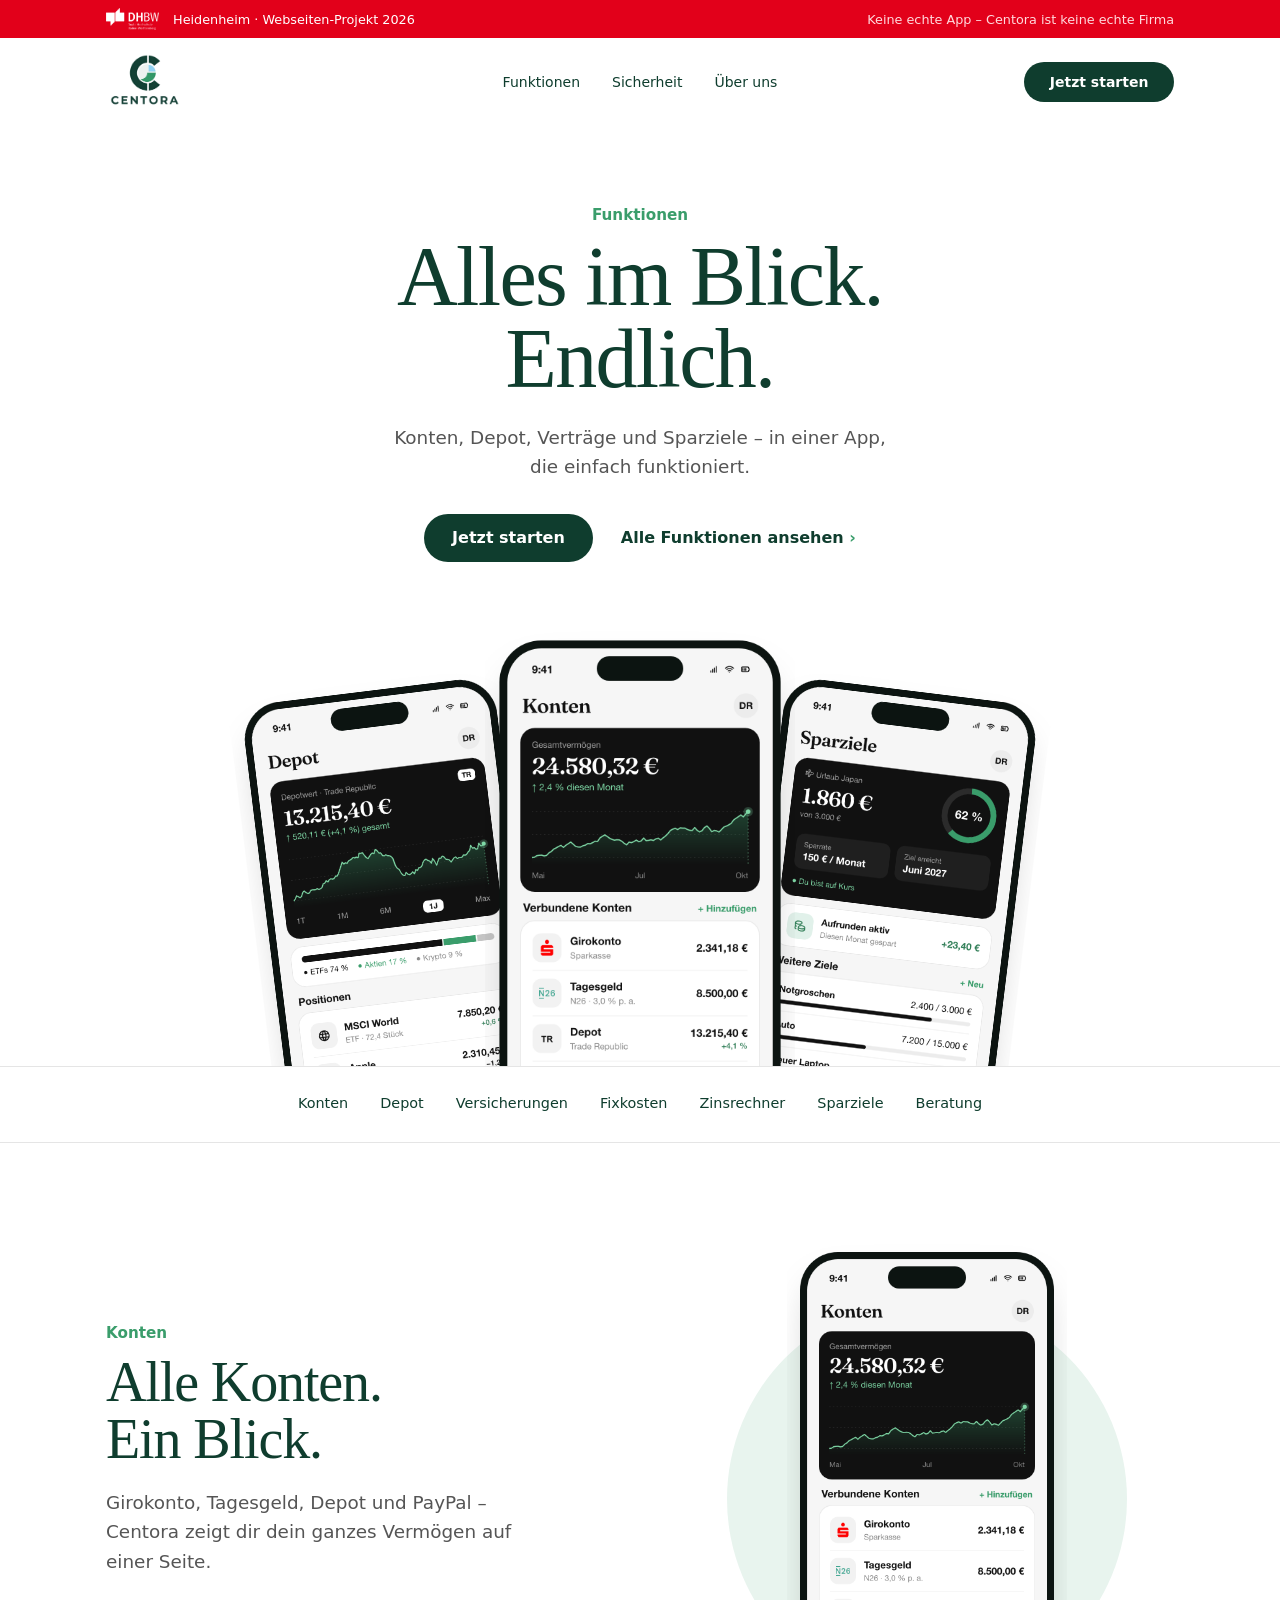
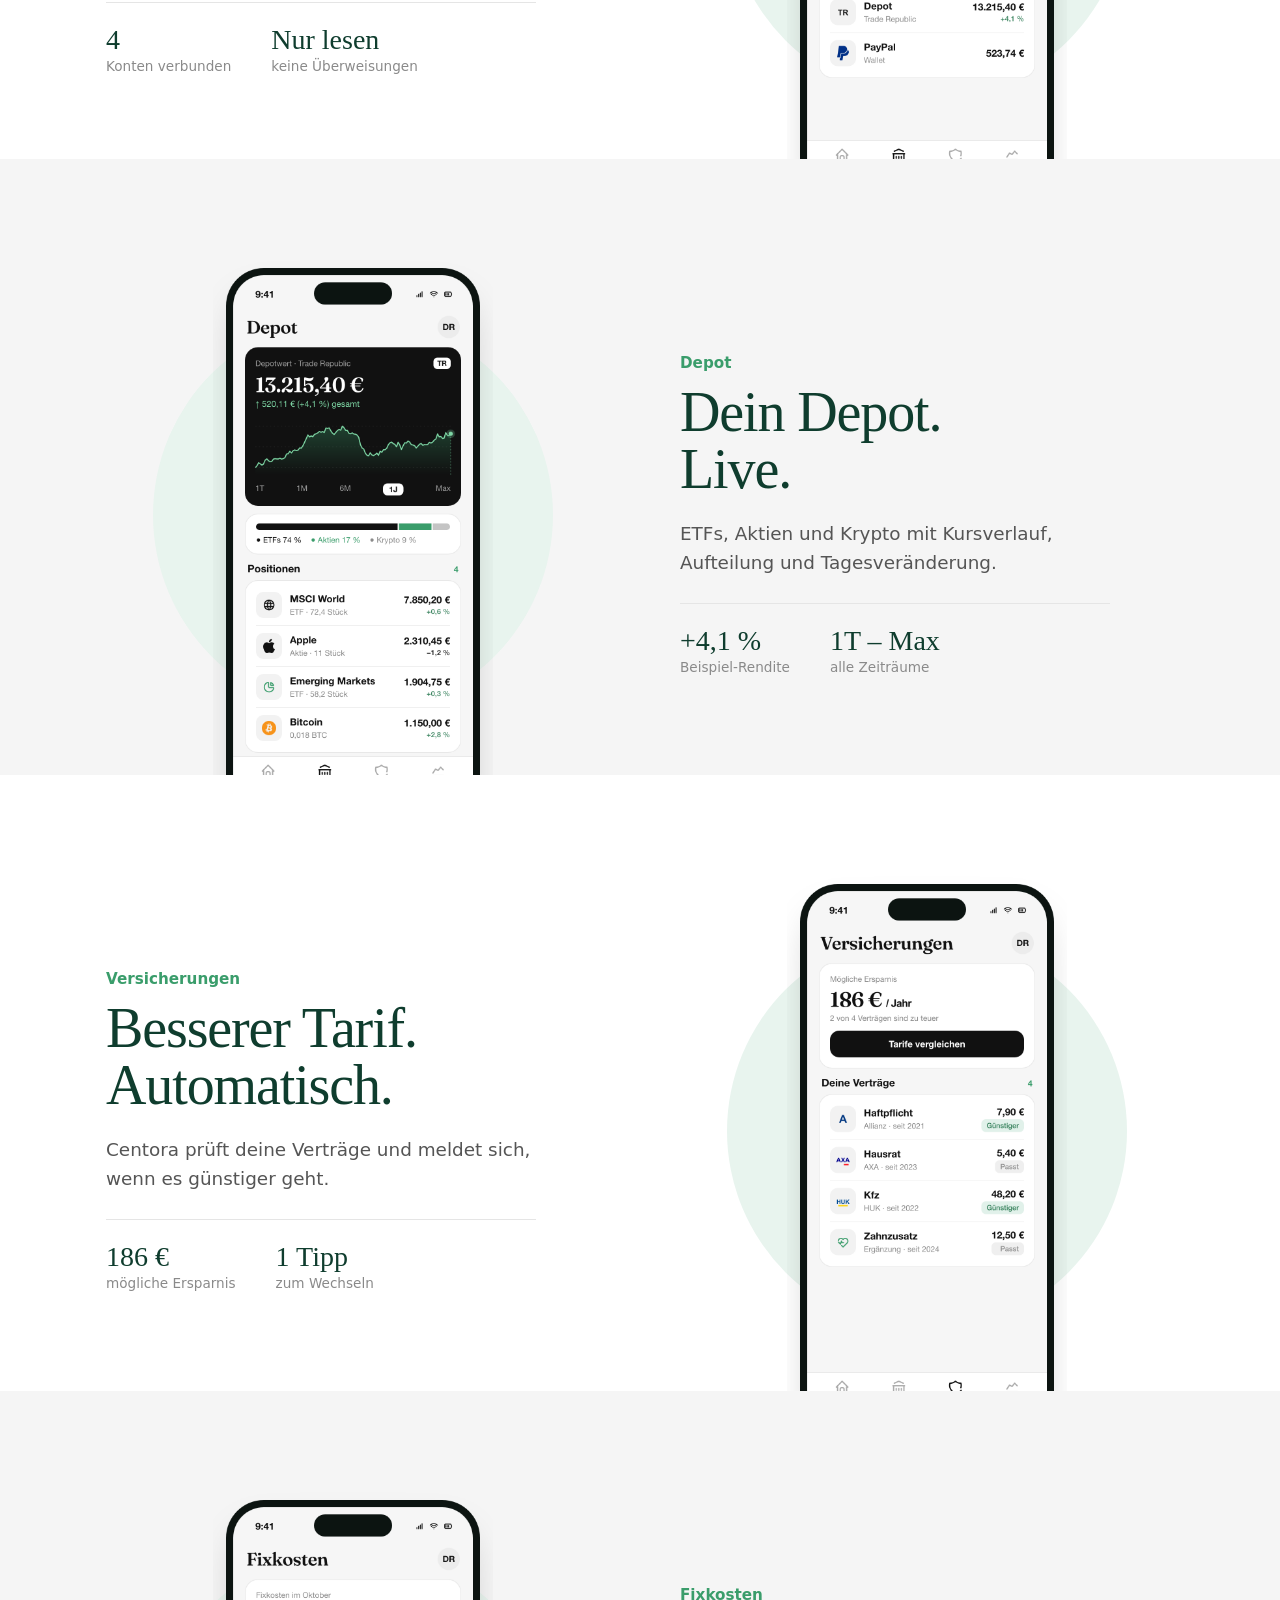
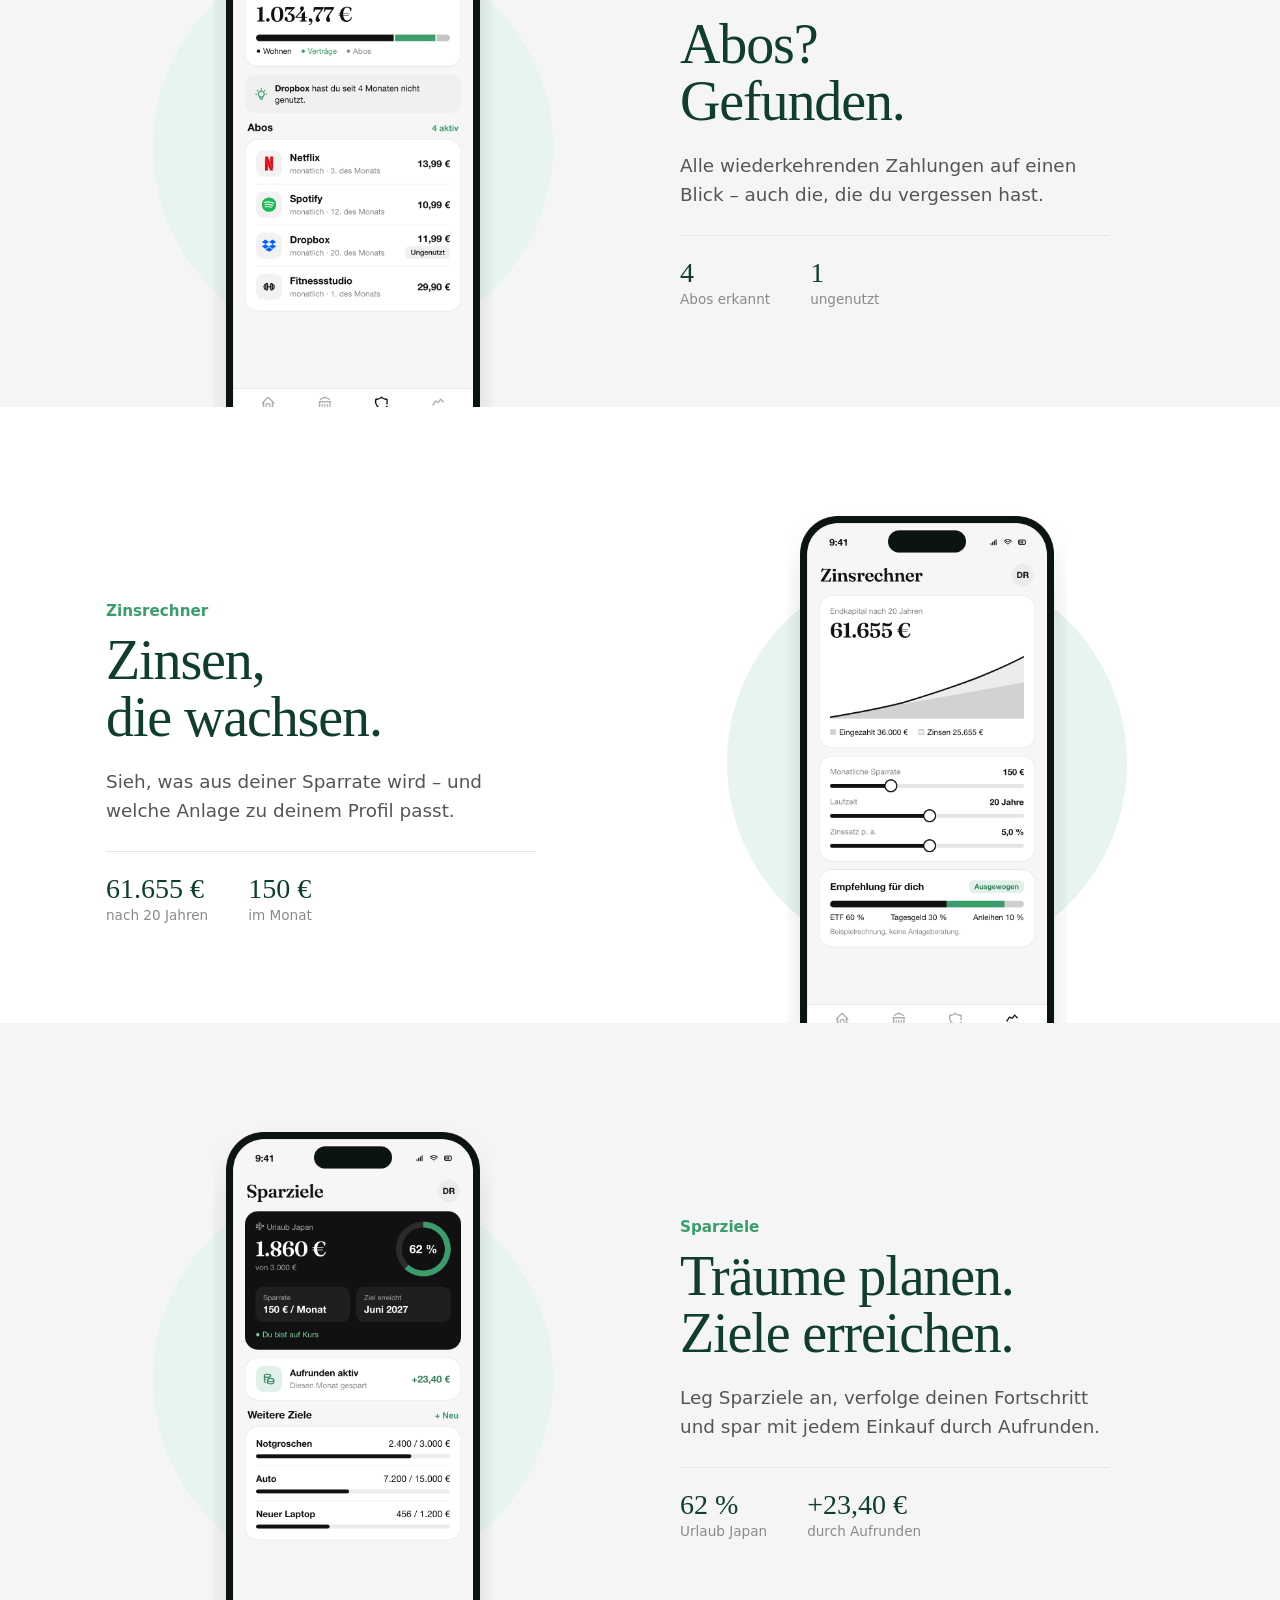
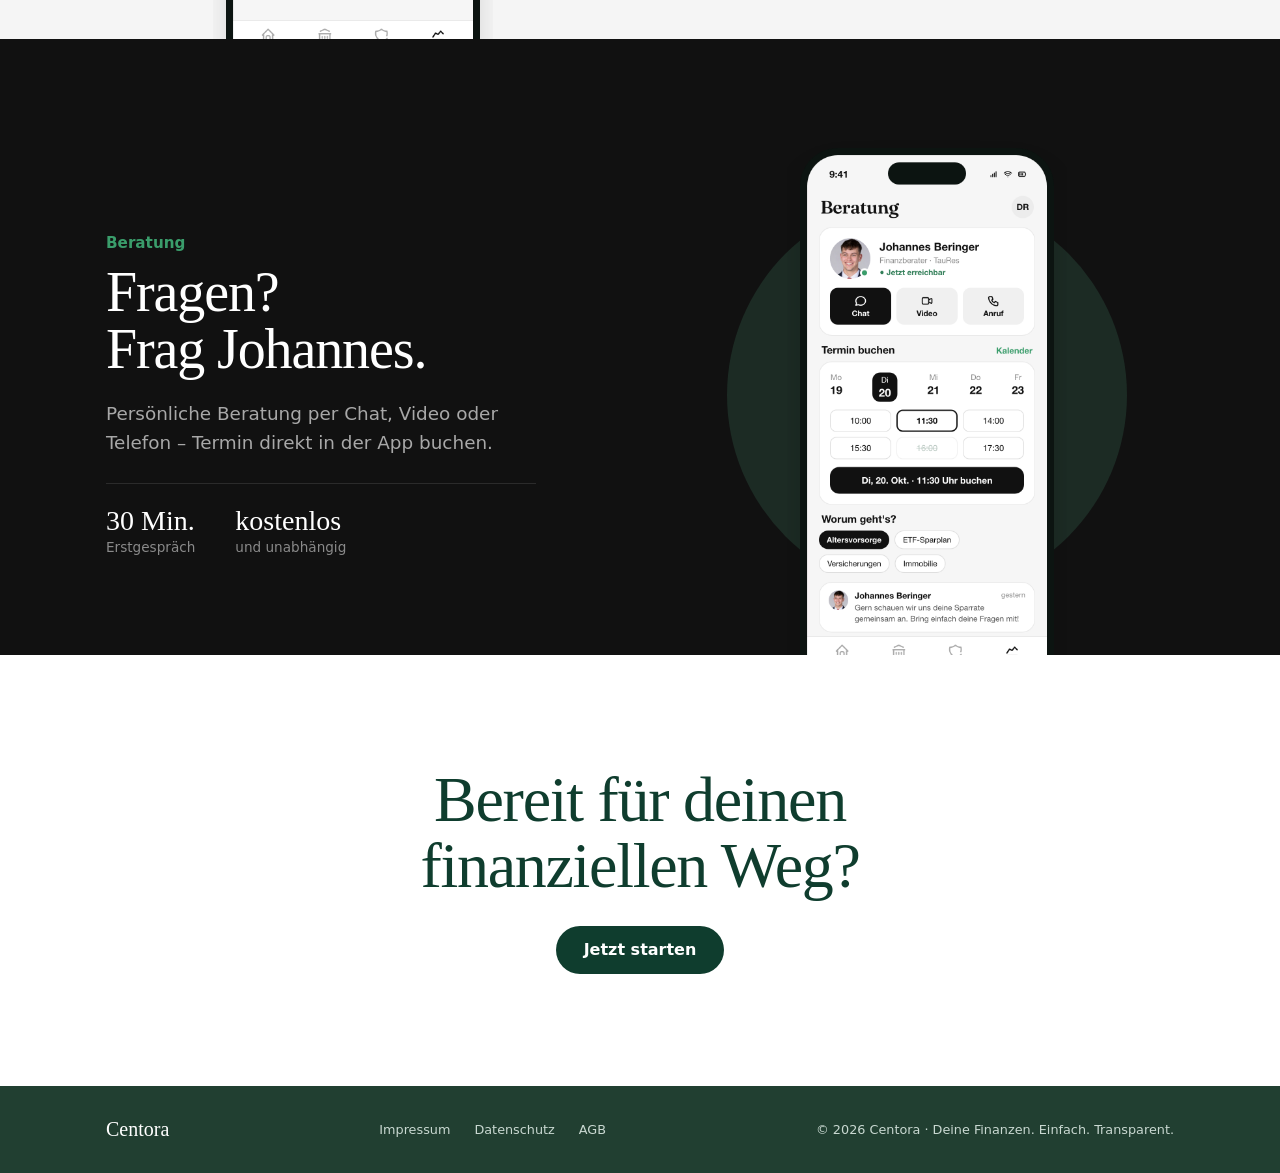
==== mega-menu/funktionen.html @ 5ce38123 "AGB-Seite hinzugefügt - Neue Seite rechtliches/agb.html im Design der rechtlichen Seiten - AGB passe" ====
<!DOCTYPE html>
<html lang="de">
<head>
  <meta charset="UTF-8">
  <meta name="viewport" content="width=device-width, initial-scale=1.0">
  <title>Funktionen – Centora</title>
  <link rel="icon" type="image/svg+xml" href="../assets/images/favicon/favicon.svg">
  <link rel="stylesheet" href="../assets/css/style.css">
</head>
<body>

  <!-- ===== DHBW-Hinweisleiste ===== -->
  <div class="project-bar">
    <div class="container project-bar-inner">
      <span class="project-bar-left">
        <img src="../assets/images/logo/dhbw-logo.png" alt="DHBW" class="project-bar-logo">
        Heidenheim · Webseiten-Projekt 2026
      </span>
      <span class="project-bar-note">Keine echte App – Centora ist keine echte Firma</span>
    </div>
  </div>

  <header class="header">
    <div class="container header-inner">

      <a href="../index.html" class="logo">
        <img src="../assets/images/logo/centora-logo.jpg" alt="Centora">
      </a>

      <nav class="nav" aria-label="Hauptnavigation">
        <a href="../mega-menu/funktionen.html">Funktionen</a>
        <a href="../mega-menu/sicherheit.html">Sicherheit</a>
        <a href="../mega-menu/ueber-uns.html">Über uns</a>
      </nav>

      <a href="../mega-menu/jetzt-starten.html" class="btn">Jetzt starten</a>

    </div>
  </header>

  <main class="main main-features">

    <!-- ===== Banner 1: Hero ===== -->
    <!-- Die drei Handys nutzen die Bilder aus Banner 2, 3 und 7 -->
    <section class="features-hero">
      <div class="container">
        <p class="eyebrow">Funktionen</p>
        <h1>Alles im Blick.<br>Endlich.</h1>
        <p class="lead">Konten, Depot, Verträge und Sparziele – in einer App, die einfach funktioniert.</p>

        <div class="hero-actions">
          <a href="jetzt-starten.html" class="btn btn-lg">Jetzt starten</a>
          <a href="#konten" class="link-arrow">Alle Funktionen ansehen</a>
        </div>

        <div class="phone-fan">
          <img class="phone-fan-left"   src="../assets/images/funktionen/banner-3/app-investitionen.png" alt="Centora App: Depot">
          <img class="phone-fan-center" src="../assets/images/funktionen/banner-2/app-konten.png"        alt="Centora App: Konten">
          <img class="phone-fan-right"  src="../assets/images/funktionen/banner-7/app-sparziele.png"     alt="Centora App: Sparziele">
        </div>
      </div>
    </section>

    <!-- Kapitelnavigation (Sprunglinks zu Banner 2–8) -->
    <nav class="chapter-nav" aria-label="Funktionen">
      <a href="#konten">Konten</a>
      <a href="#depot">Depot</a>
      <a href="#versicherungen">Versicherungen</a>
      <a href="#fixkosten">Fixkosten</a>
      <a href="#zinsrechner">Zinsrechner</a>
      <a href="#sparziele">Sparziele</a>
      <a href="#beratung">Beratung</a>
    </nav>

    <!-- ===== Banner 2: Konten ===== -->
    <section class="feature" id="konten">
      <div class="container feature-inner">
        <div class="feature-text">
          <p class="eyebrow">Konten</p>
          <h2>Alle Konten.<br>Ein Blick.</h2>
          <p class="lead">Girokonto, Tagesgeld, Depot und PayPal – Centora zeigt dir dein ganzes Vermögen auf einer Seite.</p>
          <ul class="feature-facts">
            <li><strong>4</strong><span>Konten verbunden</span></li>
            <li><strong>Nur lesen</strong><span>keine Überweisungen</span></li>
          </ul>
        </div>
        <div class="feature-image">
          <img src="../assets/images/funktionen/banner-2/app-konten.png" alt="Centora App: Konten">
        </div>
      </div>
    </section>

    <!-- ===== Banner 3: Depot ===== -->
    <section class="feature feature-grey feature-flip" id="depot">
      <div class="container feature-inner">
        <div class="feature-text">
          <p class="eyebrow">Depot</p>
          <h2>Dein Depot.<br>Live.</h2>
          <p class="lead">ETFs, Aktien und Krypto mit Kursverlauf, Aufteilung und Tagesveränderung.</p>
          <ul class="feature-facts">
            <li><strong>+4,1 %</strong><span>Beispiel-Rendite</span></li>
            <li><strong>1T – Max</strong><span>alle Zeiträume</span></li>
          </ul>
        </div>
        <div class="feature-image">
          <img src="../assets/images/funktionen/banner-3/app-investitionen.png" alt="Centora App: Depot">
        </div>
      </div>
    </section>

    <!-- ===== Banner 4: Versicherungen ===== -->
    <section class="feature" id="versicherungen">
      <div class="container feature-inner">
        <div class="feature-text">
          <p class="eyebrow">Versicherungen</p>
          <h2>Besserer Tarif.<br>Automatisch.</h2>
          <p class="lead">Centora prüft deine Verträge und meldet sich, wenn es günstiger geht.</p>
          <ul class="feature-facts">
            <li><strong>186 €</strong><span>mögliche Ersparnis</span></li>
            <li><strong>1 Tipp</strong><span>zum Wechseln</span></li>
          </ul>
        </div>
        <div class="feature-image">
          <img src="../assets/images/funktionen/banner-4/app-versicherungen.png" alt="Centora App: Versicherungen">
        </div>
      </div>
    </section>

    <!-- ===== Banner 5: Fixkosten ===== -->
    <section class="feature feature-grey feature-flip" id="fixkosten">
      <div class="container feature-inner">
        <div class="feature-text">
          <p class="eyebrow">Fixkosten</p>
          <h2>Abos?<br>Gefunden.</h2>
          <p class="lead">Alle wiederkehrenden Zahlungen auf einen Blick – auch die, die du vergessen hast.</p>
          <ul class="feature-facts">
            <li><strong>4</strong><span>Abos erkannt</span></li>
            <li><strong>1</strong><span>ungenutzt</span></li>
          </ul>
        </div>
        <div class="feature-image">
          <img src="../assets/images/funktionen/banner-5/app-fixkosten.png" alt="Centora App: Fixkosten">
        </div>
      </div>
    </section>

    <!-- ===== Banner 6: Zinsrechner ===== -->
    <section class="feature" id="zinsrechner">
      <div class="container feature-inner">
        <div class="feature-text">
          <p class="eyebrow">Zinsrechner</p>
          <h2>Zinsen,<br>die wachsen.</h2>
          <p class="lead">Sieh, was aus deiner Sparrate wird – und welche Anlage zu deinem Profil passt.</p>
          <ul class="feature-facts">
            <li><strong>61.655 €</strong><span>nach 20 Jahren</span></li>
            <li><strong>150 €</strong><span>im Monat</span></li>
          </ul>
        </div>
        <div class="feature-image">
          <img src="../assets/images/funktionen/banner-6/app-zinsrechner.png" alt="Centora App: Zinsrechner">
        </div>
      </div>
    </section>

    <!-- ===== Banner 7: Sparziele ===== -->
    <section class="feature feature-grey feature-flip" id="sparziele">
      <div class="container feature-inner">
        <div class="feature-text">
          <p class="eyebrow">Sparziele</p>
          <h2>Träume planen.<br>Ziele erreichen.</h2>
          <p class="lead">Leg Sparziele an, verfolge deinen Fortschritt und spar mit jedem Einkauf durch Aufrunden.</p>
          <ul class="feature-facts">
            <li><strong>62 %</strong><span>Urlaub Japan</span></li>
            <li><strong>+23,40 €</strong><span>durch Aufrunden</span></li>
          </ul>
        </div>
        <div class="feature-image">
          <img src="../assets/images/funktionen/banner-7/app-sparziele.png" alt="Centora App: Sparziele">
        </div>
      </div>
    </section>

    <!-- ===== Banner 8: Beratung (dunkel) ===== -->
    <section class="feature feature-dark" id="beratung">
      <div class="container feature-inner">
        <div class="feature-text">
          <p class="eyebrow">Beratung</p>
          <h2>Fragen?<br>Frag Johannes.</h2>
          <p class="lead">Persönliche Beratung per Chat, Video oder Telefon – Termin direkt in der App buchen.</p>
          <ul class="feature-facts">
            <li><strong>30 Min.</strong><span>Erstgespräch</span></li>
            <li><strong>kostenlos</strong><span>und unabhängig</span></li>
          </ul>
        </div>
        <div class="feature-image">
          <img src="../assets/images/funktionen/banner-8/app-beratung.png" alt="Centora App: Beratung mit Johannes Beringer">
        </div>
      </div>
    </section>

    <!-- ===== Banner 9: Abschluss ===== -->
    <section class="features-cta">
      <div class="container">
        <h2>Bereit für deinen<br>finanziellen Weg?</h2>
        <a href="jetzt-starten.html" class="btn btn-lg">Jetzt starten</a>
      </div>
    </section>

  </main>

  <footer class="footer">
    <div class="container footer-inner">

      <a href="../index.html" class="footer-logo">Centora</a>

      <nav class="footer-nav" aria-label="Rechtliches">
        <a href="../rechtliches/impressum.html">Impressum</a>
        <a href="../rechtliches/datenschutz.html">Datenschutz</a>
        <a href="../rechtliches/agb.html">AGB</a>
      </nav>

      <p class="footer-copy">&copy; 2026 Centora · Deine Finanzen. Einfach. Transparent.</p>

    </div>
  </footer>

</body>
</html>
---- assets/css/style.css ----
/* ==========================================================
   ===== Variablen =====
   Alle Farben und Schriften stehen nur hier. Wer eine Farbe
   ändern will, ändert sie einmal hier – überall gleich.
   ========================================================== */

:root {
  /* Markenfarben */
  --color-primary: #0f3d2e;        /* Dunkelgrün: Text, Buttons */
  --color-accent: #3a9d6b;         /* Akzentgrün: Hover, Eyebrow, Linien */
  --color-accent-soft: #e8f4ee;    /* zarter Grünton hinter Handys */
  --color-accent-light: #7fd8a6;   /* helles Grün auf dunklen Flächen */

  /* Flächen (neutral, wie auf der Funktionen-Seite) */
  --color-bg: #ffffff;             /* Seitenhintergrund */
  --color-surface: #f5f5f5;        /* graue Bänder */
  --color-placeholder: #e8e8e8;    /* Bild-Platzhalter */
  --color-white: #ffffff;

  /* Text und Linien */
  --color-text: #0f3d2e;
  --color-text-muted: #555555;     /* Fließtext */
  --color-text-soft: #8a8a8a;      /* kleine Hinweise */
  --color-text-faint: #b0b0b0;     /* inaktive Tabs */
  --color-border: #e5e5e5;
  --color-border-strong: #d4d4d4;

  /* Dunkle Flächen */
  --color-dark: #111111;
  --color-dark-muted: #a8a8a8;
  --color-dark-border: #2b2b2b;
  --color-dark-accent: #1c2b24;
  --color-footer: #213f31;
  --color-footer-text: #c9d8d1;

  /* DHBW */
  --color-dhbw: #e2001a;
  --color-dhbw-soft: #ffd9dd;

  /* Schriften */
  --font-sans: system-ui, -apple-system, "Segoe UI", Roboto, sans-serif;
  --font-serif: Georgia, "Times New Roman", serif;
}

/* ===== Grundlagen ===== */

* {
  margin: 0;
  padding: 0;
  box-sizing: border-box;
}

body {
  font-family: var(--font-sans);
  color: var(--color-text);
  background-color: var(--color-bg);
  min-height: 100vh;
  display: flex;
  flex-direction: column; /* Footer bleibt unten */
}

a {
  color: inherit;
  text-decoration: none;
}

.container {
  max-width: 1100px;
  margin: 0 auto;
  padding: 0 1rem;
}

/* ===== Gemeinsame Bausteine ===== */

/* Alle großen Überschriften in Serifenschrift */
h1,
h2 {
  font-family: var(--font-serif);
  font-weight: 500;
  line-height: 1.05;
  letter-spacing: -0.02em;
}

/* Abschnitts-Überschriften (Startseite, Sicherheit, Über uns, Jetzt starten) */
.problems-intro h2,
.features-text h2,
.newsletter-text h2,
.promises-intro h2,
.data-flow h2,
.faq h2,
.team-head h2,
.timeline h2,
.partner h2,
.plans-head h2,
.compare h2 {
  font-size: clamp(2rem, 3.5vw, 2.75rem);
}

/* Kleine grüne Zeile über einer Überschrift */
.eyebrow {
  font-size: 0.95rem;
  font-weight: 600;
  color: var(--color-accent);
  margin-bottom: 0.75rem;
}

/* Einleitungstext unter einer Überschrift */
.lead {
  font-size: 1.15rem;
  line-height: 1.6;
  color: var(--color-text-muted);
}

/* Graue Fläche über die volle Breite */
.band {
  background-color: var(--color-surface);
  margin-top: 6rem;
}

/* Große Bilder rechts in einem Abschnitt */
.features-image img,
.newsletter-image img {
  display: block;
  width: 100%;
  height: auto;
  margin-left: auto;
}

/* Große Zahl + kleine Beschriftung (Über uns, Funktionen) */
.about-facts strong,
.feature-facts strong {
  display: block;
  font-family: var(--font-serif);
  font-size: 1.75rem;
  font-weight: 500;
  line-height: 1.1;
}

.about-facts span,
.feature-facts span {
  font-size: 0.85rem;
  color: var(--color-text-soft);
}

/* Buttons und Links */
.btn {
  justify-self: end;
  display: inline-block;
  padding: 0.75rem 1.6rem;
  border-radius: 999px;
  background-color: var(--color-primary);
  color: var(--color-white);
  font-size: 0.875rem;
  font-weight: 600;
}

.btn:hover {
  background-color: var(--color-accent);
}

.btn-lg {
  padding: 0.9rem 1.75rem;
  font-size: 1rem;
}

.link-underline {
  font-size: 0.95rem;
  padding-bottom: 2px;
  border-bottom: 2px solid var(--color-accent);
}

.link-underline:hover {
  color: var(--color-accent);
}

.link-arrow {
  font-weight: 600;
}

.link-arrow::after {
  content: " ›";
  color: var(--color-accent);
}

/* Nur für Screenreader sichtbar (z. B. Label des E-Mail-Felds) */
.sr-only {
  position: absolute;
  width: 1px;
  height: 1px;
  overflow: hidden;
  clip: rect(0 0 0 0);
  white-space: nowrap;
}

/* ===== DHBW-Hinweisleiste ===== */

.project-bar {
  background-color: var(--color-dhbw);
  color: var(--color-white);
  font-size: 0.8rem;
  padding: 0.5rem 0;
}

.project-bar-inner {
  display: flex;
  align-items: center;
  justify-content: space-between;
  gap: 1rem;
}

.project-bar-left {
  display: flex;
  align-items: center;
  gap: 0.9rem;
}

.project-bar-logo {
  display: block;
  height: 22px;
  width: auto;
  filter: brightness(0) invert(1); /* Logo komplett weiß einfärben */
}

.project-bar-note {
  color: var(--color-dhbw-soft);
}

/* ===== Header ===== */

.header {
  padding: 1rem 0;
}

.header-inner {
  display: grid;
  grid-template-columns: 1fr auto 1fr;
  align-items: center;
}

.logo {
  justify-self: start;
}

.logo img {
  display: block;
  height: 56px;
  width: auto;
  mix-blend-mode: multiply; /* blendet den weißen Hintergrund aus */
}

.nav {
  display: flex;
  gap: 2rem;
}

.nav a {
  font-size: 0.875rem;
}

.nav a:hover {
  color: var(--color-accent);
}

/* ===== Hauptinhalt ===== */

.main {
  flex: 1;
  padding: 4rem 0;
}

/* ===== Startseite: Banner 1 ===== */

.hero-inner {
  display: grid;
  grid-template-columns: 1.05fr 1fr;
  align-items: center;
  gap: 2rem;
}

.hero h1 {
  font-size: clamp(2.5rem, 5vw, 4rem);
}

.hero .lead {
  margin: 1.25rem 0 2rem;
}

.hero-actions {
  display: flex;
  align-items: center;
  gap: 1.5rem;
}

/* Zwei Handys: Konten vorne, Sparziele schräg dahinter */
.hero-phones {
  position: relative;
  height: 560px;
}

/* Grüner Kreis hinter den Handys */
.hero-phones::before {
  content: "";
  position: absolute;
  left: 50%;
  top: 70px;
  width: 440px;
  height: 440px;
  border-radius: 50%;
  background-color: var(--color-accent-soft);
  transform: translateX(-50%);
}

.hero-phone-back,
.hero-phone-front {
  position: absolute;
  height: auto;
}

.hero-phone-back {
  left: 8%;
  top: 60px;
  width: 240px;
  transform: rotate(-8deg);
}

.hero-phone-front {
  right: 6%;
  top: 0;
  width: 280px;
  z-index: 2;
}

/* Kleine schwebende Karte */
.hero-badge {
  position: absolute;
  right: -20px;
  top: 470px;
  z-index: 3;
  padding: 0.6rem 0.9rem;
  background-color: var(--color-white);
  border: 1px solid var(--color-border);
  border-radius: 14px;
  box-shadow: 0 10px 30px rgba(0, 0, 0, 0.08);
}

.hero-badge span {
  display: block;
  font-size: 0.75rem;
  color: var(--color-text-soft);
}

.hero-badge strong {
  font-size: 0.85rem;
  color: var(--color-accent);
}

/* ===== Startseite: Banner 2 ===== */

.problems-band {
  padding: 5rem 0;
}

.problems {
  display: grid;
  grid-template-columns: 0.85fr 1.15fr;
  gap: 4rem;
}

.problems-intro p {
  margin-top: 1rem;
  color: var(--color-text-muted);
  line-height: 1.6;
}

.problems-list {
  list-style: none;
}

.problem {
  display: flex;
  align-items: flex-start;
  gap: 1.5rem;
  padding: 1.5rem 0;
  border-bottom: 1px solid var(--color-border-strong);
}

.problem:first-child {
  padding-top: 0;
}

.problem:last-child {
  border-bottom: none;
}

.problem-text {
  flex: 1;
}

.problem-text h3 {
  font-size: 1.1rem;
  font-weight: 600;
}

.problem-text p {
  margin-top: 0.3rem;
  font-size: 0.95rem;
  line-height: 1.55;
  color: var(--color-text-muted);
}

.logo-stack {
  display: flex;
  padding-left: 10px;
}

.logo-stack span {
  width: 40px;
  height: 40px;
  margin-left: -10px;
  border-radius: 50%;
  background: var(--color-white);
  border: 2px solid var(--color-surface);
  display: grid;
  place-items: center;
}

.logo-stack img {
  width: 20px;
  height: 20px;
}

.problem-chart {
  width: 100px;
  height: 38px;
  flex-shrink: 0;
}

/* ===== Startseite: Banner 3 ===== */

.features {
  padding-top: 6rem;
}

/* Radio-Buttons unsichtbar, aber per Tastatur bedienbar */
.feature-radio {
  position: absolute;
  opacity: 0;
  pointer-events: none;
}

.features-grid {
  display: grid;
  grid-template-columns: 0.9fr 1.1fr;
  gap: 4rem;
  align-items: end;
}

.features-text {
  padding-bottom: 3rem;
}

.features-text h2 {
  margin-bottom: 2rem;
}

.feature-tab {
  padding: 1.1rem 0;
  border-top: 1px solid var(--color-border);
}

.feature-tab:last-child {
  border-bottom: 1px solid var(--color-border);
}

.feature-tab label {
  font-family: var(--font-serif);
  font-size: 1.35rem;
  color: var(--color-text-faint);
  cursor: pointer;
}

.feature-tab label:hover {
  color: var(--color-primary);
}

.feature-desc {
  display: none;
}

.feature-desc p {
  margin: 0.6rem 0 0.8rem;
  line-height: 1.6;
  color: var(--color-text-muted);
}

.features-image img {
  display: none; /* nur das Bild des aktiven Tabs wird gezeigt */
  max-width: 560px;
}

/* Aktiver Tab: Linie, dunkler Text, Beschreibung und passendes Bild */
#feature-1:checked ~ .features-grid .tab-1,
#feature-2:checked ~ .features-grid .tab-2,
#feature-3:checked ~ .features-grid .tab-3,
#feature-4:checked ~ .features-grid .tab-4 {
  border-top: 2px solid var(--color-primary);
}

#feature-1:checked ~ .features-grid .tab-1 label,
#feature-2:checked ~ .features-grid .tab-2 label,
#feature-3:checked ~ .features-grid .tab-3 label,
#feature-4:checked ~ .features-grid .tab-4 label {
  color: var(--color-primary);
}

#feature-1:checked ~ .features-grid .tab-1 .feature-desc,
#feature-2:checked ~ .features-grid .tab-2 .feature-desc,
#feature-3:checked ~ .features-grid .tab-3 .feature-desc,
#feature-4:checked ~ .features-grid .tab-4 .feature-desc,
#feature-1:checked ~ .features-grid .image-1,
#feature-2:checked ~ .features-grid .image-2,
#feature-3:checked ~ .features-grid .image-3,
#feature-4:checked ~ .features-grid .image-4 {
  display: block;
}

/* Tastatur-Fokus sichtbar machen */
#feature-1:focus-visible ~ .features-grid .tab-1 label,
#feature-2:focus-visible ~ .features-grid .tab-2 label,
#feature-3:focus-visible ~ .features-grid .tab-3 label,
#feature-4:focus-visible ~ .features-grid .tab-4 label {
  outline: 2px solid var(--color-accent);
  outline-offset: 4px;
}

/* ===== Startseite: Banner 4 ===== */

/* Kein Abstand zwischen Banner 4 und Footer */
.main:has(> .newsletter-band:last-child) {
  padding-bottom: 0;
}

.newsletter-band {
  padding-top: 5rem;
}

.newsletter {
  display: grid;
  grid-template-columns: 1fr 1fr;
  gap: 4rem;
  align-items: end;
}

.newsletter-text {
  padding-bottom: 5rem;
}

.newsletter-text > p {
  margin: 1rem 0 1.5rem;
  line-height: 1.6;
  color: var(--color-text-muted);
}

.newsletter-form {
  display: flex;
  max-width: 420px;
  background: var(--color-white);
  border: 1px solid var(--color-border-strong);
  border-radius: 10px;
  overflow: hidden;
}

.newsletter-form:focus-within {
  border-color: var(--color-accent);
}

.newsletter-form input {
  flex: 1;
  min-width: 0;
  padding: 0.9rem 1rem;
  border: none;
  background: transparent;
  font: inherit;
  color: var(--color-text);
}

.newsletter-form input:focus {
  outline: none;
}

.newsletter-form button {
  padding: 0 1.4rem;
  border: none;
  background: var(--color-primary);
  color: var(--color-white);
  font: inherit;
  font-weight: 600;
  cursor: pointer;
}

.newsletter-form button:hover {
  background: var(--color-accent);
}

.newsletter-note {
  margin-top: 0.8rem;
  font-size: 0.8rem;
  color: var(--color-text-soft);
}

.newsletter-note a {
  text-decoration: underline;
}

.newsletter-image img {
  max-width: 460px;
}

/* ===== Über uns: Banner 1 (Hero) ===== */

.about-hero {
  padding-top: 5rem;
}

.about-hero h1 {
  font-size: clamp(3rem, 7.5vw, 6rem);
  line-height: 0.98;
}

.about-hero h1 em {
  color: var(--color-accent);
}

.about-photo {
  position: relative;
  display: flex;
  flex-direction: column;
  align-items: center;
  justify-content: center;
  gap: 0.6rem;
  width: 100%;
  aspect-ratio: 5 / 2;
  margin-top: 3rem;
  border-radius: 28px;
  background-color: var(--color-placeholder);
  color: var(--color-text-soft);
}

/* Runder, schräger Sticker unten rechts auf dem Foto */
.about-sticker {
  position: absolute;
  right: 40px;
  bottom: -34px;
  width: 150px;
  height: 150px;
  display: flex;
  flex-direction: column;
  align-items: center;
  justify-content: center;
  border-radius: 50%;
  background-color: var(--color-primary);
  color: var(--color-white);
  text-align: center;
  transform: rotate(-10deg);
}

.about-sticker span {
  font-family: var(--font-serif);
  font-size: 1.2rem;
  line-height: 1.15;
}

.about-sticker small {
  margin-top: 0.4rem;
  font-size: 0.7rem;
  letter-spacing: 0.08em;
  text-transform: uppercase;
  color: var(--color-accent-light);
}

.about-story {
  display: grid;
  grid-template-columns: 1.6fr 0.7fr;
  gap: 4rem;
  padding: 4.5rem 0 5.5rem;
}

.about-story p {
  font-size: 1.25rem;
  line-height: 1.65;
  color: var(--color-text-muted);
}

.about-facts {
  list-style: none;
  border-left: 1px solid var(--color-border);
  padding-left: 2rem;
  display: flex;
  flex-direction: column;
  gap: 1.4rem;
}

/* ===== Über uns: Banner 2 (Mission) ===== */

.mission {
  margin-top: 0;
  padding: 6rem 0;
}

.mission h2 {
  max-width: 1000px;
  font-size: clamp(2.25rem, 4.5vw, 3.6rem);
  line-height: 1.12;
}

/* Grüner Textmarker hinter den drei Werten */
.mission mark {
  color: inherit;
  background: linear-gradient(transparent 62%, #cfe9dc 62%);
}

.mission-values {
  list-style: none;
  display: grid;
  grid-template-columns: repeat(3, 1fr);
  margin-top: 3.75rem;
  border-top: 1px solid var(--color-border-strong);
}

.mission-values li {
  padding: 1.6rem 1.9rem 0 0;
}

.mission-values li + li {
  padding-left: 1.9rem;
  border-left: 1px solid var(--color-border-strong);
}

.mission-values p {
  margin-top: 0.4rem;
  font-size: 0.95rem;
  line-height: 1.6;
  color: var(--color-text-muted);
}

/* ===== Über uns: Banner 3 (Team) ===== */

.team {
  padding: 6.5rem 0;
}

.team-head {
  display: flex;
  justify-content: space-between;
  align-items: flex-end;
  gap: 1rem;
  padding-bottom: 0.9rem;
  margin-bottom: 2.2rem;
  border-bottom: 2px solid var(--color-primary);
}

.team-head span {
  font-size: 0.85rem;
  color: var(--color-text-soft);
}

.team-grid {
  list-style: none;
  display: grid;
  grid-template-columns: repeat(4, 1fr);
  gap: 1.5rem;
}

.member-photo {
  display: grid;
  place-items: center;
  aspect-ratio: 4 / 5;
  border-radius: 18px;
  background-color: var(--color-placeholder);
  color: var(--color-text-soft);
  font-size: 0.85rem;
}

/* Echte Fotos später in Schwarzweiß, damit alle einheitlich wirken */
.member-photo img {
  width: 100%;
  height: 100%;
  object-fit: cover;
  border-radius: inherit;
  filter: grayscale(1);
}

.member strong {
  display: block;
  margin-top: 0.9rem;
  font-size: 1.05rem;
}

.member-role {
  margin-top: 0.15rem;
  font-size: 0.8rem;
  font-weight: 600;
  color: var(--color-accent);
}

.member-quote {
  margin-top: 0.6rem;
  font-family: var(--font-serif);
  font-style: italic;
  line-height: 1.45;
  color: var(--color-text-muted);
}

/* ===== Über uns: Banner 4 (Zeitleiste) ===== */

.timeline {
  margin-top: 0;
  padding: 6.5rem 0;
}

.timeline h2 {
  margin-bottom: 3.75rem;
}

.timeline-list {
  position: relative;
  list-style: none;
  display: grid;
  grid-template-columns: repeat(4, 1fr);
}

/* Durchgehende Linie hinter den Punkten */
.timeline-list::before {
  content: "";
  position: absolute;
  left: 0;
  right: 0;
  top: 9px;
  height: 2px;
  background-color: var(--color-border-strong);
}

.timeline-item {
  position: relative;
  padding-right: 1.5rem;
}

.timeline-dot {
  position: relative;
  z-index: 1;
  display: block;
  width: 20px;
  height: 20px;
  border-radius: 50%;
  background-color: var(--color-white);
  border: 2px solid var(--color-primary);
}

/* Aktueller Schritt leuchtet grün */
.timeline-now .timeline-dot {
  background-color: var(--color-accent);
  border-color: var(--color-accent);
  box-shadow: 0 0 0 6px var(--color-accent-soft);
}

.timeline-date {
  margin-top: 1.4rem;
  font-size: 0.8rem;
  color: var(--color-text-soft);
}

.timeline-item h3 {
  margin: 0.4rem 0 0.5rem;
  font-family: var(--font-serif);
  font-size: 1.5rem;
  font-weight: 500;
}

.timeline-item p:last-child {
  font-size: 0.9rem;
  line-height: 1.55;
  color: var(--color-text-muted);
}

/* ===== Über uns: Banner 5 (Partner) ===== */

.partner {
  padding: 6.5rem 0;
}

.partner-inner {
  display: grid;
  grid-template-columns: 1fr 1fr;
  gap: 4.5rem;
  align-items: center;
}

.partner .lead {
  margin: 1.1rem 0 1.75rem;
}

.partner-card {
  display: flex;
  align-items: center;
  gap: 1.5rem;
  padding: 2.1rem;
  border-radius: 28px;
  background-color: var(--color-white);
  box-shadow: 0 20px 50px rgba(0, 0, 0, 0.06);
}

.partner-card img {
  width: 130px;
  height: 130px;
  flex-shrink: 0;
  border-radius: 50%;
  object-fit: cover;
}

.partner-card strong {
  display: block;
  font-size: 1.35rem;
}

.partner-role {
  margin: 0.25rem 0 0.75rem;
  font-size: 0.9rem;
  color: var(--color-text-soft);
}

.partner-quote {
  font-family: var(--font-serif);
  font-style: italic;
  font-size: 1.05rem;
  line-height: 1.45;
}

/* ===== Funktionen: Grundlagen ===== */

.main.main-features {
  padding: 0; /* Abschnitte gehen bis an den Rand */
}

/* ===== Funktionen: Banner 1 (Hero) ===== */

.features-hero {
  text-align: center;
  padding-top: 5rem;
  overflow: hidden; /* Handys unten abschneiden */
}

.features-hero h1 {
  font-size: clamp(3rem, 7vw, 5.25rem);
  line-height: 0.98;
}

.features-hero .lead {
  max-width: 520px;
  margin: 1.4rem auto 2rem;
}

.features-hero .hero-actions {
  justify-content: center;
  gap: 1.75rem;
}

.phone-fan {
  position: relative;
  height: 440px;
  margin-top: 4rem;
}

.phone-fan img {
  position: absolute;
  width: 280px;
  height: auto;
}

.phone-fan-center {
  left: 50%;
  top: 0;
  width: 310px !important;
  transform: translateX(-50%);
  z-index: 2;
}

.phone-fan-left {
  left: calc(50% - 380px);
  top: 50px;
  transform: rotate(-7deg);
}

.phone-fan-right {
  left: calc(50% + 100px);
  top: 50px;
  transform: rotate(7deg);
}

/* Kapitelnavigation unter dem Hero */
.chapter-nav {
  display: flex;
  justify-content: center;
  flex-wrap: wrap;
  gap: 0.5rem 2rem;
  padding: 1.5rem 1rem;
  border-top: 1px solid var(--color-border);
  border-bottom: 1px solid var(--color-border);
  background-color: var(--color-white);
}

.chapter-nav a {
  font-size: 0.9rem;
  padding: 0.3rem 0;
  border-bottom: 2px solid transparent;
}

.chapter-nav a:hover {
  border-bottom-color: var(--color-accent);
}

/* ===== Funktionen: Banner 2–8 (Funktionsabschnitte) ===== */

.feature {
  padding-top: 6rem;
  overflow: hidden; /* Handy unten abschneiden */
  background-color: var(--color-white);
}

.feature-inner {
  display: grid;
  grid-template-columns: 1fr 1fr;
  gap: 5rem;
  align-items: center;
}

/* Bild links, Text rechts */
.feature-flip .feature-text {
  order: 2;
}

.feature h2 {
  font-size: clamp(2.5rem, 5vw, 3.5rem);
  line-height: 1.02;
}

.feature .lead {
  max-width: 430px;
  margin: 1.25rem 0 1.6rem;
}

.feature-facts {
  list-style: none;
  display: flex;
  gap: 2.5rem;
  max-width: 430px;
  padding-top: 1.4rem;
  border-top: 1px solid var(--color-border);
}

.feature-image {
  position: relative;
  height: 520px;
}

/* Grüner Kreis hinter dem Handy */
.feature-image::before {
  content: "";
  position: absolute;
  left: 50%;
  top: 60px;
  width: 400px;
  height: 400px;
  border-radius: 50%;
  background-color: var(--color-accent-soft);
  transform: translateX(-50%);
}

.feature-image img {
  position: absolute;
  left: 50%;
  top: 0;
  width: 280px;
  height: auto;
  transform: translateX(-50%);
}

/* Hintergrund-Varianten */
.feature-grey {
  background-color: var(--color-surface);
}

.feature-dark {
  background-color: var(--color-dark);
  color: var(--color-white);
}

.feature-dark .lead {
  color: var(--color-dark-muted);
}

.feature-dark .feature-facts {
  border-top-color: var(--color-dark-border);
}

.feature-dark .feature-image::before {
  background-color: var(--color-dark-accent);
}

/* ===== Funktionen: Banner 9 (Abschluss) ===== */

.features-cta {
  text-align: center;
  padding: 7rem 0;
}

.features-cta h2 {
  font-size: clamp(2.5rem, 5vw, 4rem);
  line-height: 1.02;
  margin-bottom: 1.75rem;
}

/* ===== Sicherheit: Grundlagen ===== */

/* Eingebettete SVG-Symbole (Schloss, Auge, Pin …) */
.floating-card svg,
.promise-icon svg,
.flow-step svg {
  fill: none;
  stroke: currentColor;
  stroke-width: 1.8;
  stroke-linecap: round;
  stroke-linejoin: round;
}

/* ===== Sicherheit: Banner 1 (Hero) ===== */

.security-hero {
  padding-top: 4rem;
  overflow: hidden; /* Handy unten abschneiden */
}

.security-hero-inner {
  display: grid;
  grid-template-columns: 1.05fr 1fr;
  gap: 2.5rem;
  align-items: center;
}

.security-hero-text {
  padding-bottom: 4rem;
}

.security-hero h1 {
  font-size: clamp(3rem, 6vw, 4.4rem);
}

.security-hero .lead {
  max-width: 480px;
  margin: 1.4rem 0 2rem;
}

.security-hero-image {
  height: 560px;
}

/* Kleine schwebende Karten neben dem Handy */
.floating-card {
  position: absolute;
  z-index: 3;
  display: flex;
  align-items: center;
  gap: 0.6rem;
  padding: 0.6rem 0.9rem;
  background-color: var(--color-white);
  border: 1px solid var(--color-border);
  border-radius: 14px;
  box-shadow: 0 10px 30px rgba(0, 0, 0, 0.08);
}

.floating-card svg {
  width: 20px;
  height: 20px;
  color: var(--color-accent);
}

.floating-card span {
  display: block;
  font-size: 0.75rem;
  color: var(--color-text-soft);
}

.floating-card strong {
  font-size: 0.9rem;
}

.floating-card-left {
  left: 0;
  top: 180px;
}

.floating-card-right {
  right: -10px;
  top: 400px;
}

/* ===== Sicherheit: Banner 2 (Drei Versprechen) ===== */

.promises-band {
  margin-top: 0; /* direkt unter dem Hero */
  padding: 5.5rem 0;
}

.promises {
  display: grid;
  grid-template-columns: 0.85fr 1.15fr;
  gap: 4rem;
}

.promises-intro .lead {
  margin-top: 1rem;
}

.promises-list {
  list-style: none;
}

.promise {
  display: flex;
  align-items: flex-start;
  gap: 1.4rem;
  padding: 1.5rem 0;
  border-bottom: 1px solid var(--color-border-strong);
}

.promise:first-child {
  padding-top: 0;
}

.promise:last-child {
  border-bottom: none;
}

.promise-icon {
  width: 48px;
  height: 48px;
  flex-shrink: 0;
  display: grid;
  place-items: center;
  border-radius: 14px;
  background-color: var(--color-white);
}

.promise-icon svg {
  width: 24px;
  height: 24px;
}

.promise h3 {
  font-size: 1.1rem;
  font-weight: 600;
}

.promise p {
  margin-top: 0.3rem;
  font-size: 0.95rem;
  line-height: 1.55;
  color: var(--color-text-muted);
}

/* ===== Sicherheit: Banner 3–5 (nutzen .feature von der Funktionen-Seite) ===== */

.feature-checks {
  list-style: none;
  max-width: 430px;
  padding-top: 1.2rem;
  border-top: 1px solid var(--color-border);
}

.feature-checks li {
  display: flex;
  gap: 0.6rem;
  padding: 0.35rem 0;
}

.feature-checks li::before {
  content: "✓";
  font-weight: 700;
  color: var(--color-accent);
}

/* ===== Sicherheit: Banner 6 (So funktioniert's) ===== */

.data-flow {
  margin-top: 0;
  padding: 6rem 0;
  text-align: center;
}

.data-flow .lead {
  max-width: 560px;
  margin: 1rem auto 3rem;
}

.flow-steps {
  list-style: none;
  display: grid;
  grid-template-columns: repeat(4, 1fr);
  gap: 2.5rem;
}

.flow-step {
  position: relative;
  padding: 1.5rem 1rem;
  background-color: var(--color-white);
  border: 1px solid var(--color-border);
  border-radius: 20px;
}

/* Pfeil zwischen den Schritten */
.flow-step:not(:last-child)::after {
  content: "→";
  position: absolute;
  right: -1.9rem;
  top: 50%;
  transform: translateY(-50%);
  font-size: 1.4rem;
  color: var(--color-accent);
}

.flow-step svg {
  width: 30px;
  height: 30px;
}

.flow-step strong {
  display: block;
  margin-top: 0.6rem;
}

.flow-step span {
  display: block;
  margin-top: 0.2rem;
  font-size: 0.85rem;
  color: var(--color-text-soft);
}

/* Letzter Schritt dunkel hervorgehoben */
.flow-step-highlight {
  background-color: var(--color-primary);
  border-color: var(--color-primary);
  color: var(--color-white);
}

.flow-step-highlight svg {
  color: var(--color-accent-light);
}

.flow-step-highlight span {
  color: var(--color-footer-text);
}

/* ===== Sicherheit: Banner 7 (Häufige Fragen) ===== */

.faq {
  padding: 6rem 0;
}

.faq-inner {
  display: grid;
  grid-template-columns: 0.8fr 1.2fr;
  gap: 4rem;
}

.faq details {
  padding: 1.25rem 0;
  border-bottom: 1px solid var(--color-border-strong);
}

.faq details:first-of-type {
  padding-top: 0;
}

.faq summary {
  list-style: none; /* Standard-Dreieck ausblenden */
  display: flex;
  justify-content: space-between;
  gap: 1rem;
  font-size: 1.1rem;
  font-weight: 600;
  cursor: pointer;
}

.faq summary::-webkit-details-marker {
  display: none;
}

.faq summary::after {
  content: "+";
  font-size: 1.5rem;
  font-weight: 400;
  line-height: 1;
  color: var(--color-accent);
}

.faq details[open] summary::after {
  content: "–";
}

.faq details p {
  max-width: 520px;
  margin-top: 0.6rem;
  font-size: 0.95rem;
  line-height: 1.6;
  color: var(--color-text-muted);
}

/* ===== Jetzt starten: Banner 1 (Download) ===== */

.start-hero {
  padding-top: 4.5rem;
  overflow: hidden; /* Handy unten abschneiden */
}

.start-hero-inner {
  display: grid;
  grid-template-columns: 1.1fr 1fr;
  gap: 2rem;
  align-items: center;
}

.start-hero-text {
  padding-bottom: 4.5rem;
}

.start-hero h1 {
  font-size: clamp(3rem, 6.5vw, 5.25rem);
  line-height: 0.98;
}

.start-hero h1 em {
  color: var(--color-accent);
}

.start-hero .lead {
  max-width: 460px;
  margin: 1.4rem 0 2rem;
}

.start-note {
  margin-top: 1rem;
  font-size: 0.8rem;
  color: var(--color-text-soft);
}

.start-hero-image {
  height: 560px;
}

/* App-Store- und Google-Play-Buttons */
.store-buttons {
  display: flex;
  flex-wrap: wrap;
  gap: 0.75rem;
}

.store-button {
  display: flex;
  align-items: center;
  gap: 0.75rem;
  padding: 0.7rem 1.25rem 0.7rem 1rem;
  border-radius: 14px;
  background-color: var(--color-dark);
  color: var(--color-white);
  font-size: 1.1rem;
  font-weight: 600;
}

.store-button:hover {
  background-color: var(--color-primary);
}

.store-button img {
  width: 26px;
  height: 26px;
}

.store-button small {
  display: block;
  font-size: 0.7rem;
  font-weight: 400;
  color: var(--color-dark-muted);
}

/* Helle Variante auf dunklem Hintergrund */
.store-buttons-light {
  justify-content: center;
}

.store-buttons-light .store-button {
  background-color: var(--color-white);
  color: var(--color-dark);
}

.store-buttons-light .store-button:hover {
  background-color: var(--color-accent-soft);
}

.store-buttons-light .store-button img {
  filter: invert(1); /* weißes Logo schwarz färben */
}

.store-buttons-light .store-button small {
  color: var(--color-text-soft);
}

/* QR-Code-Karte neben dem Handy */
.qr-card {
  position: absolute;
  left: 0;
  top: 260px;
  z-index: 3;
  width: 150px;
  padding: 0.9rem;
  text-align: center;
  background-color: var(--color-white);
  border: 1px solid var(--color-border);
  border-radius: 18px;
  box-shadow: 0 14px 40px rgba(0, 0, 0, 0.08);
}

/* überschreibt .feature-image img (Handy-Position) */
.feature-image .qr-card img {
  position: static;
  width: 100%;
  transform: none;
}

.qr-card span {
  display: block;
  margin-top: 0.5rem;
  font-size: 0.75rem;
  color: var(--color-text-muted);
}

/* ===== Jetzt starten: Banner 2 (Pläne) ===== */

.plans {
  margin-top: 0;
  padding: 6rem 0;
}

/* Radio-Buttons unsichtbar, aber per Tastatur bedienbar */
.billing-radio {
  position: absolute;
  opacity: 0;
  pointer-events: none;
}

.plans-head {
  display: flex;
  justify-content: space-between;
  align-items: flex-end;
  gap: 1.5rem;
  margin-bottom: 2.5rem;
}

.billing-switch {
  display: flex;
  padding: 4px;
  border: 1px solid var(--color-border);
  border-radius: 999px;
  background-color: var(--color-white);
}

.billing-switch label {
  padding: 0.5rem 1rem;
  border-radius: 999px;
  font-size: 0.875rem;
  cursor: pointer;
}

.billing-switch em {
  font-style: normal;
  font-size: 0.75rem;
  font-weight: 600;
  color: var(--color-accent);
}

/* Aktiver Schalter dunkel */
#billing-monthly:checked ~ .plans-head label[for="billing-monthly"],
#billing-yearly:checked ~ .plans-head label[for="billing-yearly"] {
  background-color: var(--color-primary);
  color: var(--color-white);
  font-weight: 600;
}

#billing-yearly:checked ~ .plans-head label[for="billing-yearly"] em {
  color: var(--color-accent-light);
}

/* Tastatur-Fokus sichtbar machen */
#billing-monthly:focus-visible ~ .plans-head label[for="billing-monthly"],
#billing-yearly:focus-visible ~ .plans-head label[for="billing-yearly"] {
  outline: 2px solid var(--color-accent);
  outline-offset: 2px;
}

/* Monats- oder Jahrespreis zeigen */
.price-yearly {
  display: none;
}

#billing-yearly:checked ~ .plans-grid .price-monthly {
  display: none;
}

#billing-yearly:checked ~ .plans-grid .price-yearly {
  display: inline;
}

.plans-grid {
  display: grid;
  grid-template-columns: repeat(3, 1fr);
  gap: 1rem;
}

.plan {
  position: relative;
  display: flex;
  flex-direction: column;
  padding: 2rem 1.9rem;
  border-radius: 26px;
  background-color: var(--color-white);
}

.plan-name {
  font-weight: 600;
}

.plan-for,
.plan-per {
  font-size: 0.875rem;
  color: var(--color-text-soft);
}

.plan-price {
  margin: 1.4rem 0 0.1rem;
  font-family: var(--font-serif);
  font-size: 3.4rem;
  letter-spacing: -0.02em;
}

.plan-price small {
  font-family: var(--font-sans);
  font-size: 0.95rem;
  letter-spacing: 0;
  color: var(--color-text-soft);
}

.plan-list {
  flex: 1;
  list-style: none;
  margin: 1.6rem 0 1.9rem;
  padding-top: 1.1rem;
  border-top: 1px solid var(--color-border);
}

.plan-list li {
  display: flex;
  gap: 0.6rem;
  padding: 0.45rem 0;
}

.plan-list li::before {
  content: "✓";
  font-weight: 700;
  color: var(--color-accent);
}

.plan-list .plan-plus {
  font-weight: 600;
}

.plan-list .plan-plus::before {
  content: "+";
}

.plan .btn {
  justify-self: stretch;
  text-align: center;
}

.btn-outline {
  background-color: var(--color-white);
  color: var(--color-primary);
  border: 1.5px solid var(--color-primary);
}

.btn-outline:hover {
  color: var(--color-white);
}

/* Mittlerer Plan dunkel hervorgehoben */
.plan-highlight {
  background-color: var(--color-primary);
  color: var(--color-white);
}

.plan-highlight .plan-for,
.plan-highlight .plan-per,
.plan-highlight .plan-price small {
  color: var(--color-footer-text);
}

.plan-highlight .plan-list {
  border-top-color: var(--color-dark-accent);
}

.plan-highlight .plan-list li::before {
  color: var(--color-accent-light);
}

.plan-highlight .btn {
  background-color: var(--color-white);
  color: var(--color-primary);
}

.plan-highlight .btn:hover {
  background-color: var(--color-accent);
  color: var(--color-white);
}

.plan-tag {
  position: absolute;
  top: 1.6rem;
  right: 1.6rem;
  padding: 0.25rem 0.65rem;
  border-radius: 999px;
  background-color: var(--color-accent-light);
  color: var(--color-primary);
  font-size: 0.75rem;
  font-weight: 700;
}

.plans-note {
  margin-top: 1.4rem;
  font-size: 0.8rem;
  color: var(--color-text-soft);
}

/* ===== Jetzt starten: Banner 3 (Vergleich) ===== */

.compare {
  padding: 6rem 0;
}

.compare h2 {
  margin-bottom: 2rem;
}

/* Auf schmalen Bildschirmen seitlich scrollbar */
.compare-scroll {
  overflow-x: auto;
}

.compare-table {
  width: 100%;
  min-width: 560px;
  border-collapse: collapse;
}

.compare-table th {
  padding: 0.9rem 0.75rem;
  text-align: left;
  font-weight: 600;
  border-bottom: 2px solid var(--color-primary);
}

.compare-table td {
  padding: 0.9rem 0.75rem;
  border-bottom: 1px solid var(--color-border);
  color: var(--color-text-muted);
}

.compare-table th:not(:first-child),
.compare-table td:not(:first-child) {
  width: 17%;
  text-align: center;
}

.compare-table .col-highlight {
  background-color: #f2f8f5;
}

.compare-table .yes {
  font-weight: 700;
  color: var(--color-accent);
}

.compare-table .no {
  color: var(--color-border-strong);
}

.compare-group td {
  padding-top: 1.75rem;
  font-family: var(--font-serif);
  font-size: 1.2rem;
  color: var(--color-text);
  border-bottom-color: var(--color-border-strong);
}

/* ===== Jetzt starten: Banner 4 (Fragen, nutzt .faq von Sicherheit) ===== */

.faq-grey {
  background-color: var(--color-surface);
}

/* ===== Dunkler Abschluss (Sicherheit Banner 8, Über uns Banner 6, Jetzt starten Banner 5) ===== */

.cta-dark {
  padding: 6rem 0;
  text-align: center;
  background-color: var(--color-dark);
  color: var(--color-white);
}

.cta-dark h2 {
  font-size: clamp(2.25rem, 5vw, 3.5rem);
  margin-bottom: 1rem;
}

.cta-dark p {
  margin-bottom: 2rem;
  font-size: 1.1rem;
  color: var(--color-dark-muted);
}

.cta-dark .hero-actions {
  justify-content: center;
}

.cta-dark .btn {
  background-color: var(--color-white);
  color: var(--color-dark);
}

.cta-dark .btn:hover {
  background-color: var(--color-accent);
  color: var(--color-white);
}

/* ===== Rechtliches (Impressum & Datenschutz) ===== */

.legal h1 {
  margin-bottom: 2rem;
}

.legal h2 {
  font-size: 1.25rem;
  margin-top: 2rem;
  margin-bottom: 0.5rem;
}

.legal p {
  line-height: 1.7;
}

/* ===== Footer ===== */

.footer {
  background-color: var(--color-footer);
  color: var(--color-white);
  padding: 2rem 0;
}

.footer-inner {
  display: flex;
  align-items: center;
  justify-content: space-between;
  gap: 1.5rem;
}

.footer-logo {
  font-family: var(--font-serif);
  font-size: 1.25rem;
}

.footer-nav {
  display: flex;
  gap: 1.5rem;
}

.footer-nav a,
.footer-copy {
  font-size: 0.8rem;
  color: var(--color-footer-text);
}

.footer-nav a:hover {
  color: var(--color-white);
}

/* ==========================================================
   ===== Handy =====
   Alles in diesem Block gilt nur für Bildschirme bis 700px
   Breite (Handys). Die Regeln überschreiben die Styles oben.
   ========================================================== */

@media (max-width: 700px) {

  /* --- Handy: Gemeinsame Bausteine --- */
  .band {
    margin-top: 4rem;
  }

  .features-image img,
  .newsletter-image img {
    margin: 0 auto;
  }

  /* --- Handy: DHBW-Hinweisleiste --- */
  .project-bar-inner {
    flex-direction: column; /* Hinweis unter das Logo */
    gap: 0.3rem;
    text-align: center;
  }

  /* --- Handy: Header --- */
  .header-inner {
    grid-template-columns: 1fr auto;
    row-gap: 1rem;
  }

  .nav {
    grid-column: 1 / -1;
    grid-row: 2;
    justify-content: center;
    gap: 1.25rem;
  }

  /* --- Handy: Hauptinhalt --- */
  .main {
    padding: 2.5rem 0;
  }

  /* --- Handy: Startseite Banner 1 --- */
  .hero-inner {
    grid-template-columns: 1fr;
    text-align: center;
  }

  .hero-actions {
    justify-content: center;
  }

  .hero-phones {
    height: 460px;
  }

  .hero-phones::before {
    width: 320px;
    height: 320px;
  }

  .hero-phone-back,
  .hero-badge {
    display: none; /* auf dem Handy nur ein Handy zeigen */
  }

  .hero-phone-front {
    right: auto;
    left: 50%;
    width: 230px;
    transform: translateX(-50%);
  }

  /* --- Handy: Startseite Banner 2 --- */
  .problems-band {
    padding: 3rem 0;
  }

  .problems {
    grid-template-columns: 1fr;
    gap: 2rem;
  }

  /* --- Handy: Startseite Banner 3 --- */
  .features {
    padding-top: 4rem;
  }

  .features-grid {
    grid-template-columns: 1fr; /* Bild unter die Tabs */
    gap: 1rem;
  }

  .features-text {
    padding-bottom: 0;
  }

  /* --- Handy: Startseite Banner 4 --- */
  .newsletter-band {
    padding-top: 3rem;
  }

  .newsletter {
    grid-template-columns: 1fr; /* Bild unter das Formular */
    gap: 1rem;
  }

  .newsletter-text {
    padding-bottom: 1rem;
  }

  /* --- Handy: Über uns --- */
  .about-hero {
    padding-top: 3rem;
  }

  .about-photo {
    aspect-ratio: 4 / 3;
  }

  .about-sticker {
    right: 16px;
    width: 110px;
    height: 110px;
  }

  .about-sticker span {
    font-size: 0.95rem;
  }

  .about-story,
  .partner-inner {
    grid-template-columns: 1fr; /* untereinander */
    gap: 2rem;
  }

  .about-facts {
    flex-direction: row;
    gap: 2rem;
    border-left: none;
    border-top: 1px solid var(--color-border);
    padding-left: 0;
    padding-top: 1.25rem;
  }

  .mission-values,
  .timeline-list {
    grid-template-columns: 1fr; /* Werte und Zeitleiste untereinander */
  }

  .mission-values li,
  .mission-values li + li {
    padding: 1.2rem 0;
    border-left: none;
    border-bottom: 1px solid var(--color-border-strong);
  }

  .timeline-list::before {
    display: none;
  }

  .timeline-item {
    padding: 0 0 2rem;
  }

  .team-grid {
    grid-template-columns: 1fr 1fr; /* 2 × 2 */
  }

  .team-head {
    flex-direction: column;
    align-items: flex-start;
  }

  .mission,
  .team,
  .timeline,
  .partner {
    padding: 4rem 0;
  }

  .partner-card {
    flex-direction: column;
    text-align: center;
  }

  /* --- Handy: Funktionen Banner 1 (Hero) --- */
  .features-hero {
    padding-top: 3rem;
  }

  .phone-fan {
    height: 360px;
    margin-top: 2.5rem;
  }

  .phone-fan-left,
  .phone-fan-right {
    display: none; /* auf dem Handy nur ein Handy zeigen */
  }

  .phone-fan-center {
    width: 240px !important;
  }

  .chapter-nav {
    gap: 0.4rem 1.2rem;
  }

  /* --- Handy: Funktionen Banner 2–8 --- */
  .feature {
    padding-top: 4rem;
  }

  .feature-inner {
    grid-template-columns: 1fr; /* Bild unter den Text */
    gap: 2.5rem;
  }

  .feature-flip .feature-text {
    order: 0;
  }

  .feature-image {
    height: 420px;
  }

  .feature-image::before {
    width: 300px;
    height: 300px;
  }

  .feature-image img {
    width: 230px;
  }

  /* --- Handy: Sicherheit --- */
  .security-hero-inner,
  .promises,
  .faq-inner {
    grid-template-columns: 1fr;
    gap: 2rem;
  }

  .security-hero-text {
    padding-bottom: 0;
    text-align: center;
  }

  .security-hero .lead {
    margin: 1.4rem auto 2rem;
  }

  .security-hero-image {
    height: 440px;
  }

  .floating-card {
    display: none;
  }

  .promises-band,
  .data-flow,
  .faq,
  .cta-dark {
    padding: 4rem 0;
  }

  .flow-steps {
    grid-template-columns: 1fr 1fr; /* 2 × 2 statt 4 nebeneinander */
    gap: 1rem;
  }

  .flow-step::after {
    display: none; /* Pfeile auf dem Handy ausblenden */
  }

  /* --- Handy: Jetzt starten --- */
  .start-hero-inner {
    grid-template-columns: 1fr;
  }

  .start-hero-text {
    padding-bottom: 0;
    text-align: center;
  }

  .start-hero .lead {
    margin: 1.4rem auto 2rem;
  }

  .store-buttons {
    justify-content: center;
  }

  .start-hero-image {
    height: 440px;
  }

  .qr-card {
    display: none; /* QR-Code ergibt auf dem Handy keinen Sinn */
  }

  .plans,
  .compare {
    padding: 4rem 0;
  }

  .plans-head {
    flex-direction: column;
    align-items: flex-start;
  }

  .plans-grid {
    grid-template-columns: 1fr; /* Pläne untereinander */
  }

  /* --- Handy: Footer --- */
  .footer-inner {
    flex-direction: column; /* Logo, Links und Copyright untereinander */
    text-align: center;
  }

} /* Ende Handy */
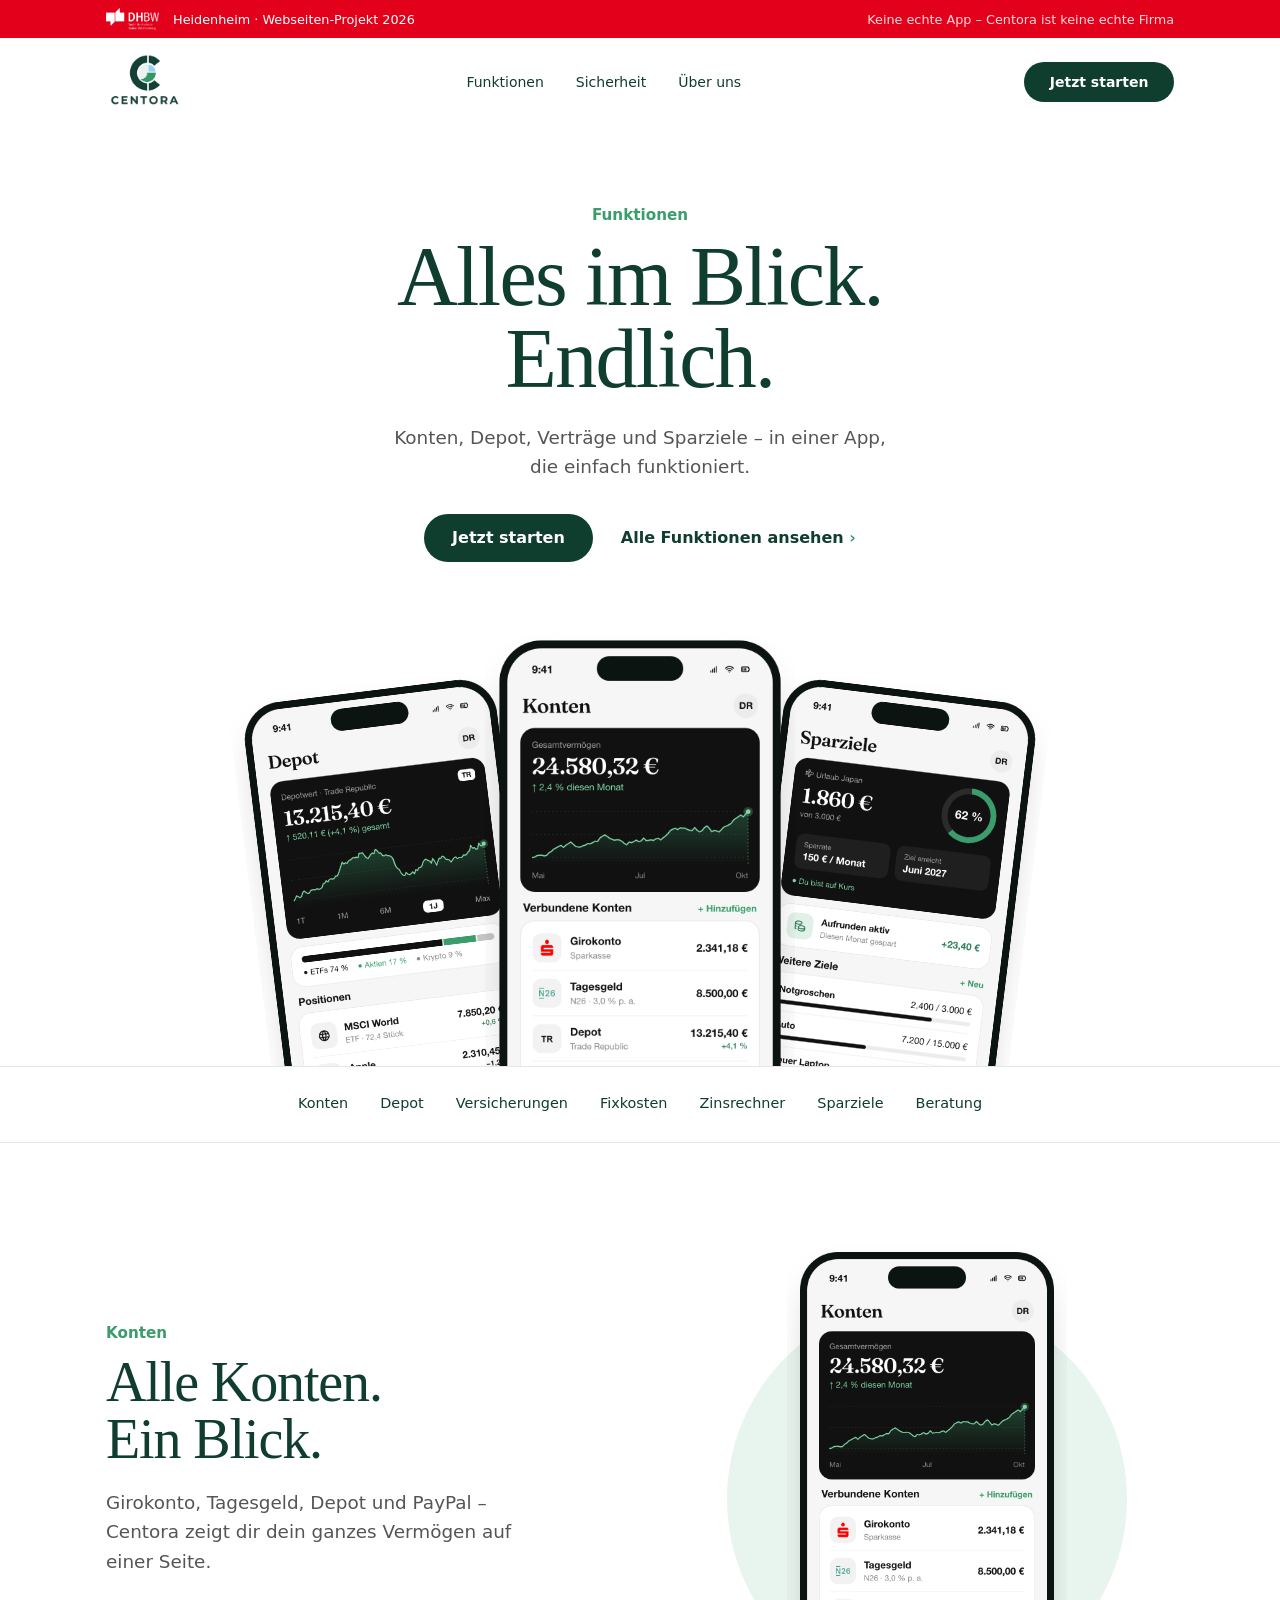
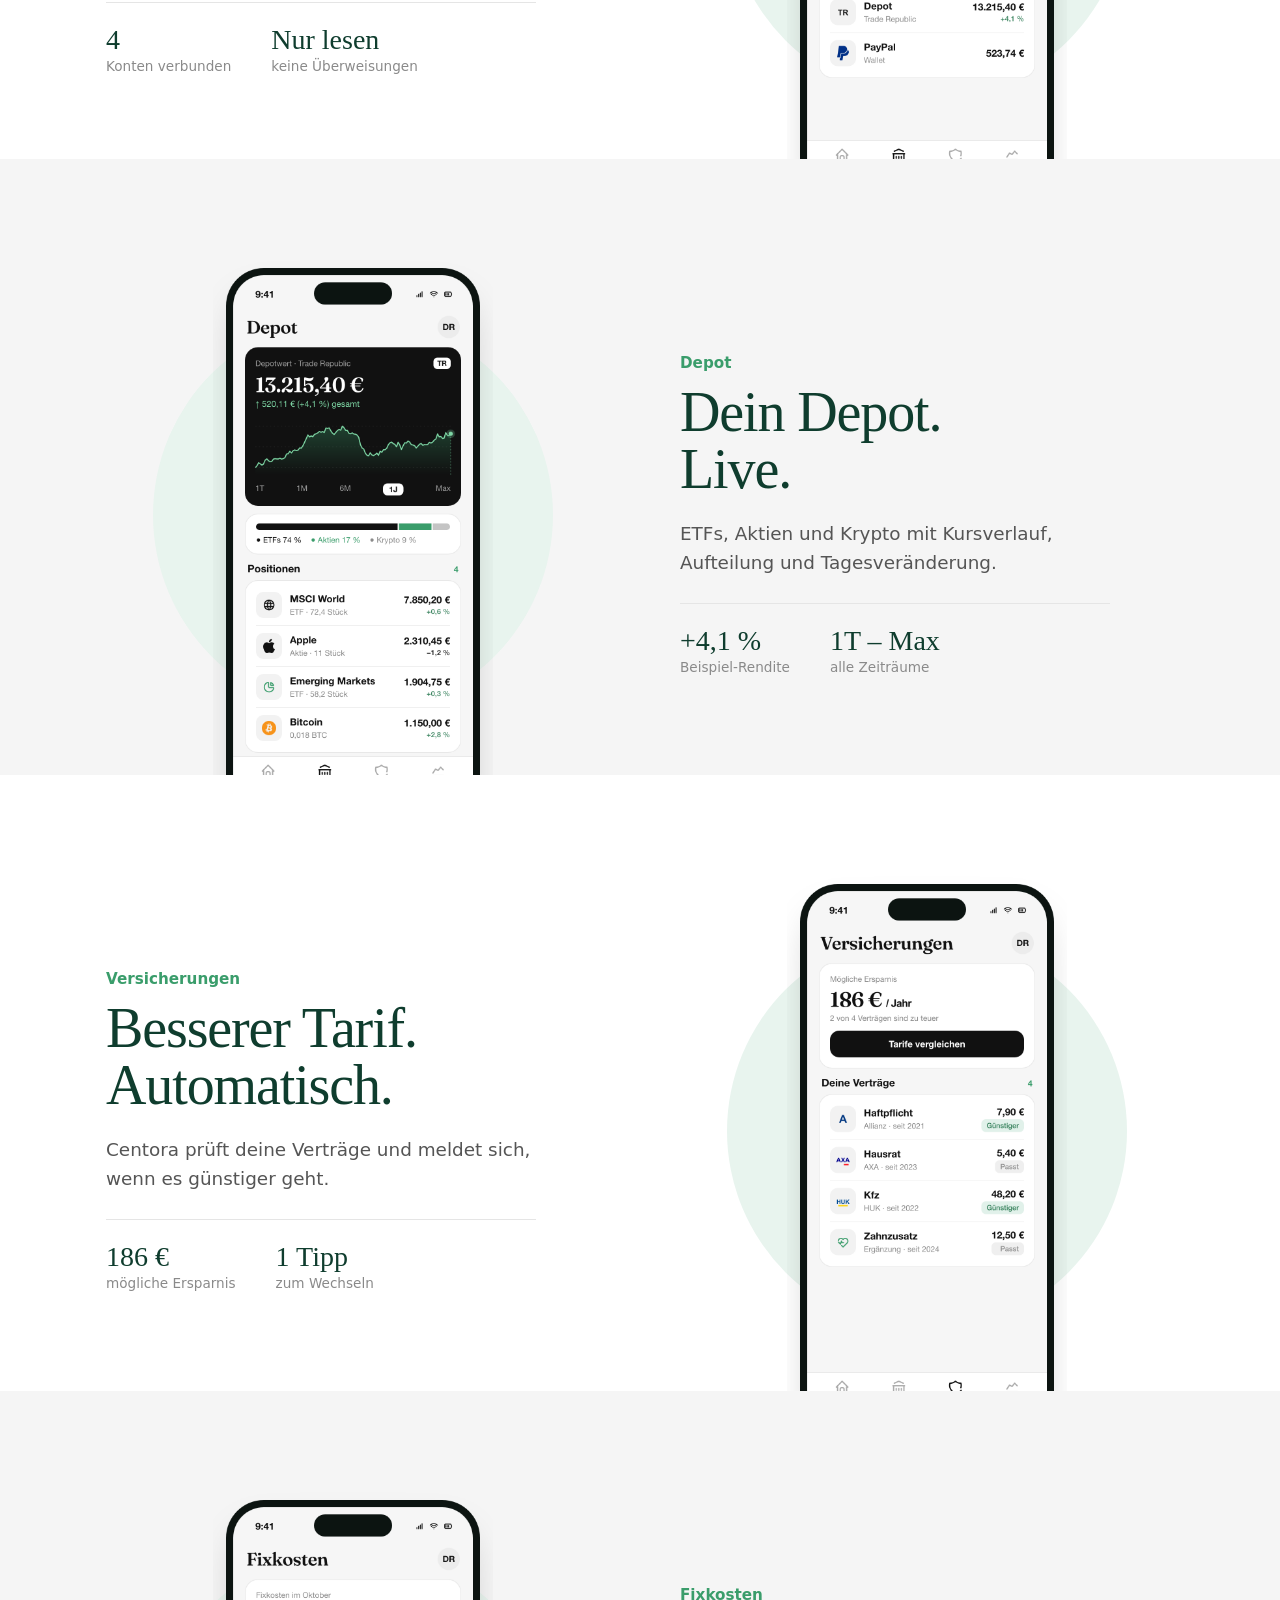
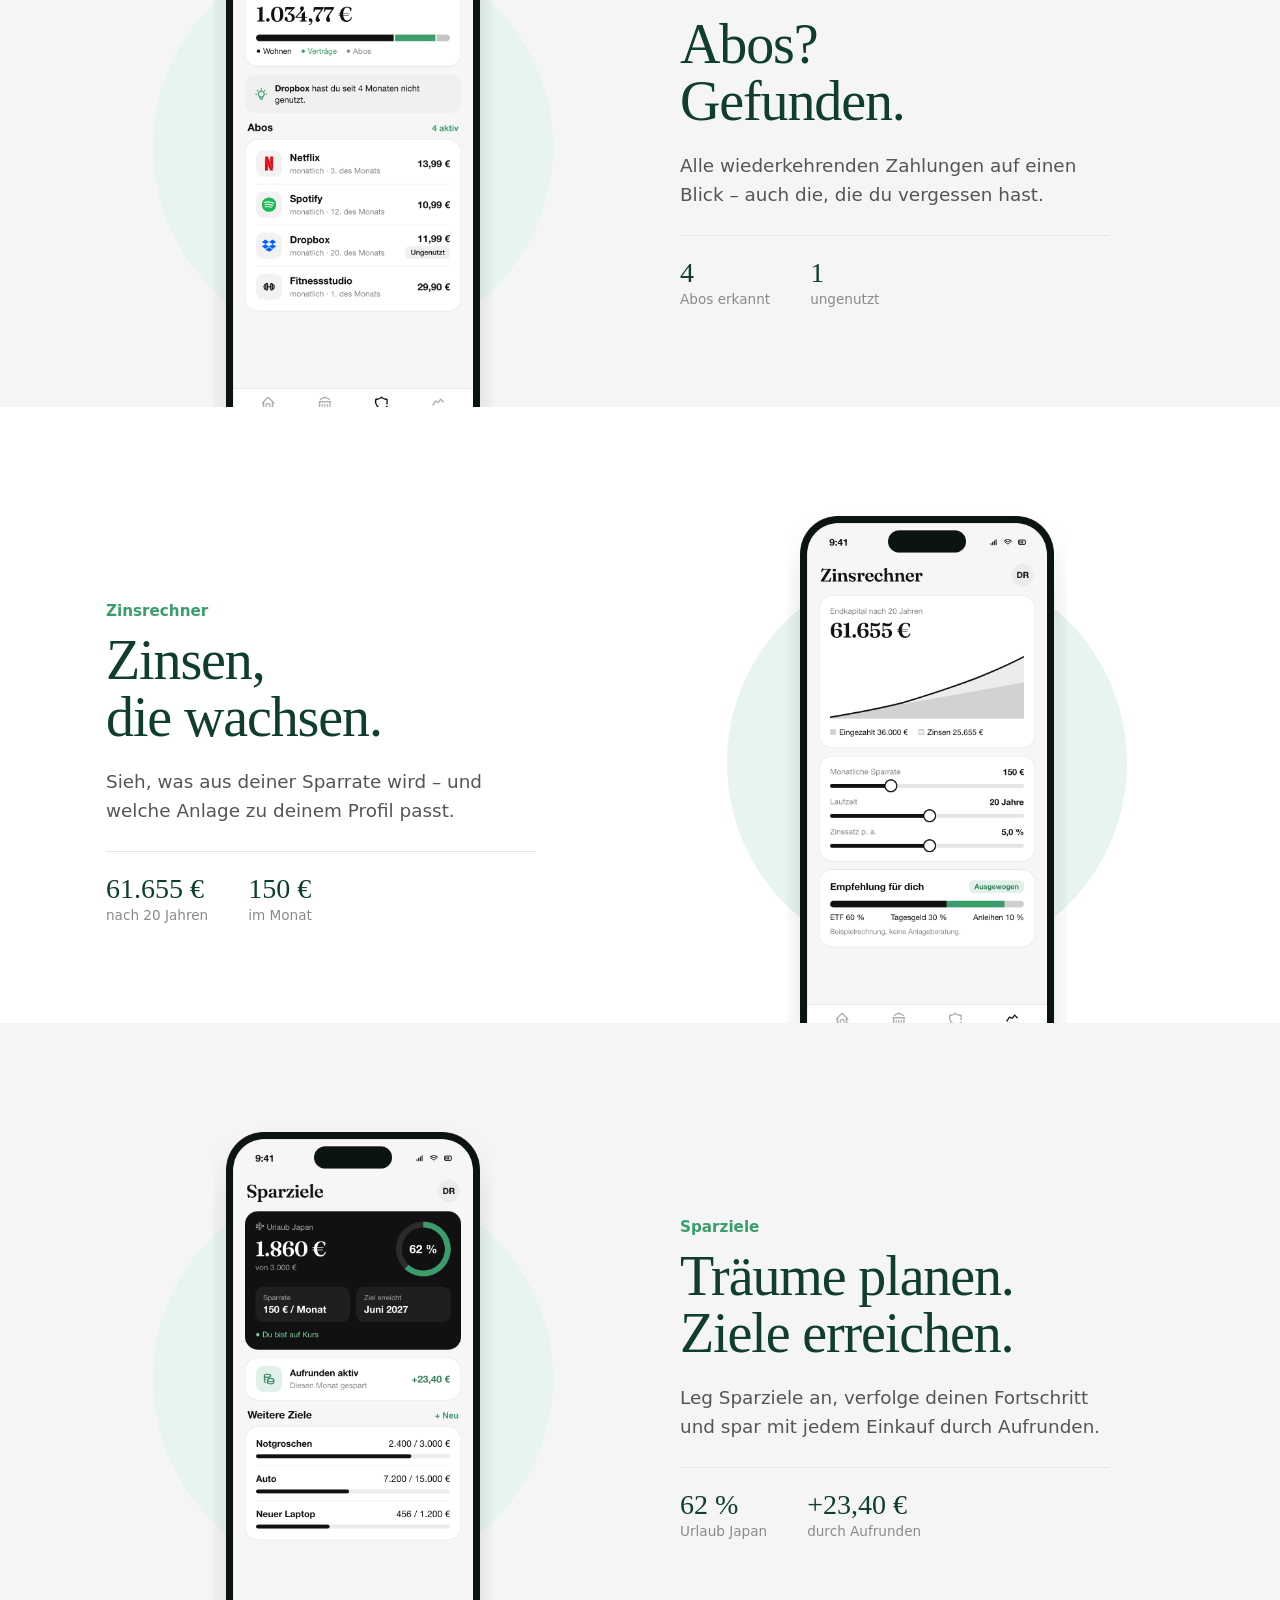
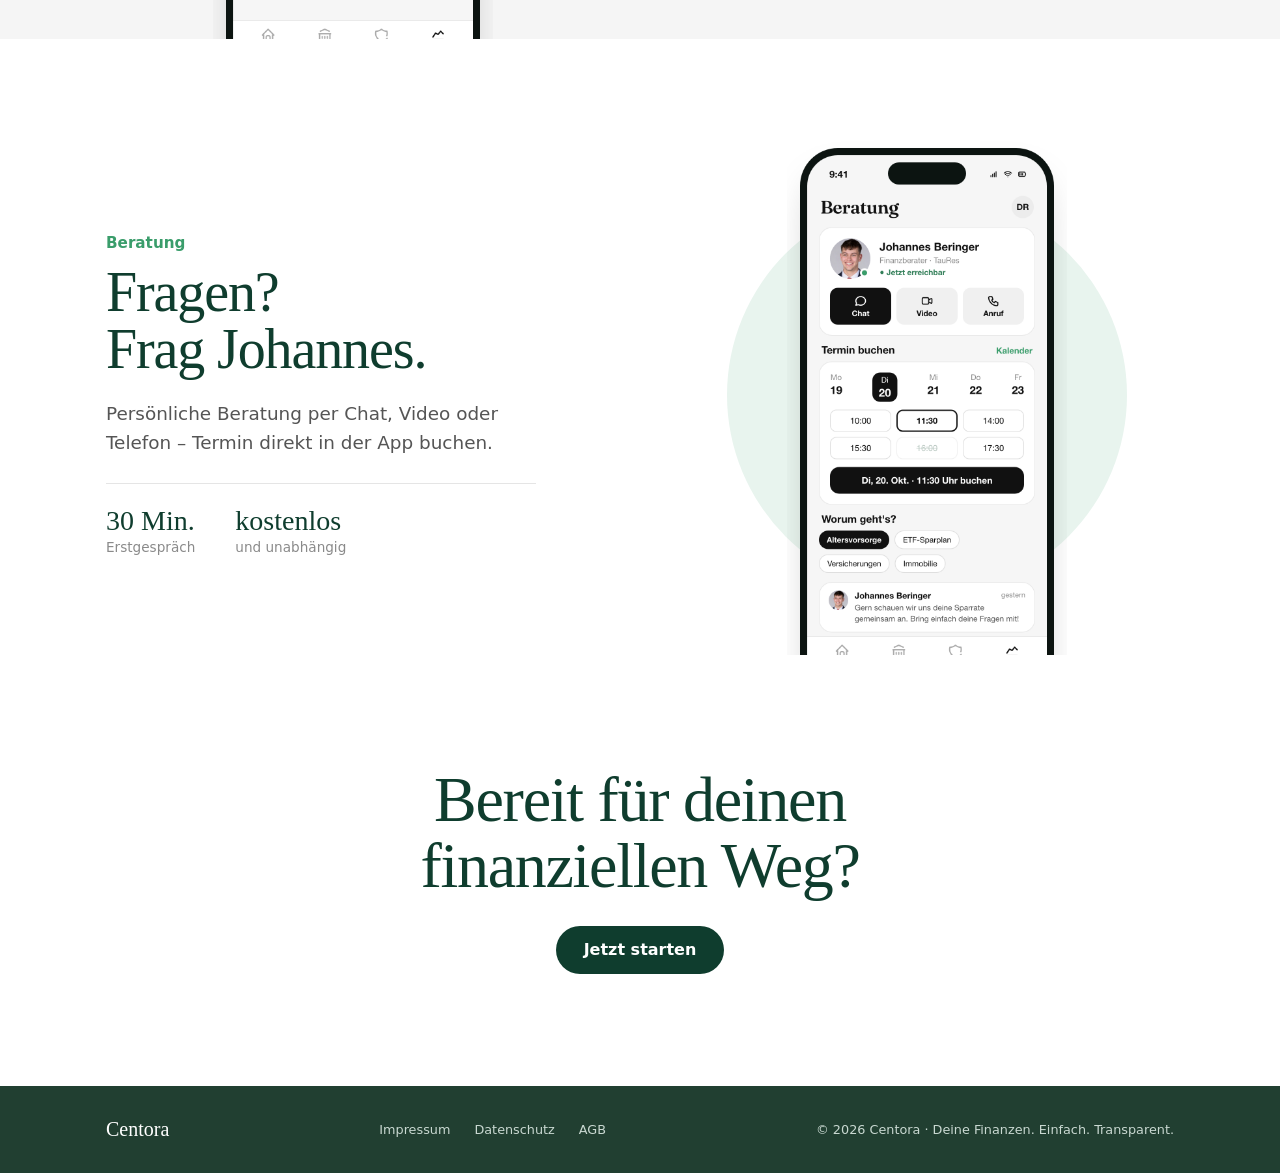
==== commit 8d99fa56: "Dark Mode Ich habe dark mode eingeführt und dead code gelöscht, sowie die unter seiten von funktione" ====
--- a/mega-menu/funktionen.html
+++ b/mega-menu/funktionen.html
@@ -5,7 +5,7 @@
   <meta name="viewport" content="width=device-width, initial-scale=1.0">
   <title>Funktionen – Centora</title>
   <link rel="icon" type="image/svg+xml" href="../assets/images/favicon/favicon.svg">
-  <link rel="stylesheet" href="../assets/css/style.css">
+  <link rel="stylesheet" href="../assets/css/style.css?v=8">
 </head>
 <body>
 
@@ -13,7 +13,7 @@
   <div class="project-bar">
     <div class="container project-bar-inner">
       <span class="project-bar-left">
-        <img src="../assets/images/logo/dhbw-logo.png" alt="DHBW" class="project-bar-logo">
+        <img src="../assets/images/logo/dhbw-logo.png" alt="DHBW Logo" class="project-bar-logo">
         Heidenheim · Webseiten-Projekt 2026
       </span>
       <span class="project-bar-note">Keine echte App – Centora ist keine echte Firma</span>
@@ -32,6 +32,7 @@
         <a href="../mega-menu/sicherheit.html">Sicherheit</a>
         <a href="../mega-menu/ueber-uns.html">Über uns</a>
       </nav>
+
 
       <a href="../mega-menu/jetzt-starten.html" class="btn">Jetzt starten</a>
 
@@ -54,9 +55,9 @@
         </div>
 
         <div class="phone-fan">
-          <img class="phone-fan-left"   src="../assets/images/funktionen/banner-3/app-investitionen.png" alt="Centora App: Depot">
-          <img class="phone-fan-center" src="../assets/images/funktionen/banner-2/app-konten.png"        alt="Centora App: Konten">
-          <img class="phone-fan-right"  src="../assets/images/funktionen/banner-7/app-sparziele.png"     alt="Centora App: Sparziele">
+          <img class="phone-fan-left"   src="../assets/images/funktionen/banner-3/app-investitionen.png" alt="Centora App: Depotübersicht auf dem Smartphone">
+          <img class="phone-fan-center" src="../assets/images/funktionen/banner-2/app-konten.png"        alt="Centora App: Kontenübersicht auf dem Smartphone">
+          <img class="phone-fan-right"  src="../assets/images/funktionen/banner-7/app-sparziele.png"     alt="Centora App: Sparziele auf dem Smartphone">
         </div>
       </div>
     </section>
@@ -85,7 +86,7 @@
           </ul>
         </div>
         <div class="feature-image">
-          <img src="../assets/images/funktionen/banner-2/app-konten.png" alt="Centora App: Konten">
+          <img src="../assets/images/funktionen/banner-2/app-konten.png" alt="Centora App: Kontenübersicht auf dem Smartphone">
         </div>
       </div>
     </section>
@@ -103,7 +104,7 @@
           </ul>
         </div>
         <div class="feature-image">
-          <img src="../assets/images/funktionen/banner-3/app-investitionen.png" alt="Centora App: Depot">
+          <img src="../assets/images/funktionen/banner-3/app-investitionen.png" alt="Centora App: Depotübersicht auf dem Smartphone">
         </div>
       </div>
     </section>
@@ -121,7 +122,7 @@
           </ul>
         </div>
         <div class="feature-image">
-          <img src="../assets/images/funktionen/banner-4/app-versicherungen.png" alt="Centora App: Versicherungen">
+          <img src="../assets/images/funktionen/banner-4/app-versicherungen.png" alt="Centora App: Versicherungsvergleich auf dem Smartphone">
         </div>
       </div>
     </section>
@@ -139,7 +140,7 @@
           </ul>
         </div>
         <div class="feature-image">
-          <img src="../assets/images/funktionen/banner-5/app-fixkosten.png" alt="Centora App: Fixkosten">
+          <img src="../assets/images/funktionen/banner-5/app-fixkosten.png" alt="Centora App: Fixkosten- und Aboübersicht auf dem Smartphone">
         </div>
       </div>
     </section>
@@ -157,7 +158,7 @@
           </ul>
         </div>
         <div class="feature-image">
-          <img src="../assets/images/funktionen/banner-6/app-zinsrechner.png" alt="Centora App: Zinsrechner">
+          <img src="../assets/images/funktionen/banner-6/app-zinsrechner.png" alt="Centora App: Zinsrechnerübersicht auf dem Smartphone">
         </div>
       </div>
     </section>
@@ -175,13 +176,13 @@
           </ul>
         </div>
         <div class="feature-image">
-          <img src="../assets/images/funktionen/banner-7/app-sparziele.png" alt="Centora App: Sparziele">
-        </div>
-      </div>
-    </section>
-
-    <!-- ===== Banner 8: Beratung (dunkel) ===== -->
-    <section class="feature feature-dark" id="beratung">
+          <img src="../assets/images/funktionen/banner-7/app-sparziele.png" alt="Centora App: Sparziele auf dem Smartphone">
+        </div>
+      </div>
+    </section>
+
+    <!-- ===== Banner 8: Beratung ===== -->
+    <section class="feature" id="beratung">
       <div class="container feature-inner">
         <div class="feature-text">
           <p class="eyebrow">Beratung</p>
--- a/assets/css/style.css
+++ b/assets/css/style.css
@@ -233,7 +233,8 @@
 
 .header-inner {
   display: grid;
-  grid-template-columns: 1fr auto 1fr;
+  grid-template-columns: auto 1fr auto;
+  column-gap: 1.25rem;
   align-items: center;
 }
 
@@ -251,6 +252,7 @@
 .nav {
   display: flex;
   gap: 2rem;
+  justify-self: center;
 }
 
 .nav a {
@@ -646,6 +648,17 @@
   color: var(--color-text-soft);
 }
 
+/* Teamfoto füllt die Fläche, Köpfe bleiben sichtbar */
+.about-photo img {
+  position: absolute;
+  inset: 0;
+  width: 100%;
+  height: 100%;
+  object-fit: cover;
+  object-position: 50% 14%; /* Ausschnitt weiter oben, damit die Köpfe ganz drauf sind */
+  border-radius: inherit;
+}
+
 /* Runder, schräger Sticker unten rechts auf dem Foto */
 .about-sticker {
   position: absolute;
@@ -781,13 +794,11 @@
   font-size: 0.85rem;
 }
 
-/* Echte Fotos später in Schwarzweiß, damit alle einheitlich wirken */
 .member-photo img {
   width: 100%;
   height: 100%;
   object-fit: cover;
   border-radius: inherit;
-  filter: grayscale(1);
 }
 
 .member strong {
@@ -1087,23 +1098,6 @@
 /* Hintergrund-Varianten */
 .feature-grey {
   background-color: var(--color-surface);
-}
-
-.feature-dark {
-  background-color: var(--color-dark);
-  color: var(--color-white);
-}
-
-.feature-dark .lead {
-  color: var(--color-dark-muted);
-}
-
-.feature-dark .feature-facts {
-  border-top-color: var(--color-dark-border);
-}
-
-.feature-dark .feature-image::before {
-  background-color: var(--color-dark-accent);
 }
 
 /* ===== Funktionen: Banner 9 (Abschluss) ===== */
@@ -1927,7 +1921,6 @@
 
   /* --- Handy: Header --- */
   .header-inner {
-    grid-template-columns: 1fr auto;
     row-gap: 1rem;
   }
 
@@ -2225,3 +2218,149 @@
   }
 
 } /* Ende Handy */
+
+
+/* ==========================================================
+   ===== Dark Mode (folgt der Systemeinstellung) =====
+   ========================================================== */
+
+/* Der Selektor-Präfix ":root" erhöht die Spezifität, damit die
+   Dark-Regeln die normalen Regeln sicher überschreiben. */
+@media (prefers-color-scheme: dark) {
+
+  /* --- Farbpalette (Waldgrün) --- */
+  :root {
+    color-scheme: dark;
+
+    --color-bg: #0f1a16;
+    --color-surface: #131f1a;
+    --color-white: #172520;           /* Karten */
+    --color-placeholder: #2a3b34;
+    --color-accent-soft: #172520;
+    --color-primary: #099164ce;
+    --color-accent: #099164ce;
+    --color-accent-light: #1c7b5c;
+    --color-text: #f2f7f4;
+    --color-text-muted: #a9b8b0;
+    --color-text-soft: #a9b8b0;
+    --color-text-faint: #7f9088;
+    --color-border: #2a3b34;
+    --color-border-strong: #2a3b34;
+    --color-dhbw: #7f1d1d;
+    --color-dhbw-soft: #fecaca;
+    --color-dark: #0b1510;            /* dunkle Bänder */
+    --color-dark-border: #2a3b34;
+  }
+
+  /* Elemente, die auch im Dark Mode ihre hellen Original-Farben behalten */
+  :root .feature-dark,
+  :root .cta-dark,
+  :root .footer,
+  :root .store-button,
+  :root .plan-highlight {
+    --color-white: #ffffff;
+    --color-primary: #0f3d2e;
+  }
+
+  :root .flow-step-highlight {
+    --color-white: #0e1512;
+  }
+
+  /* Icon auf dem grünen Hintergrund sichtbar machen */
+  :root .flow-step-highlight svg {
+    color: var(--color-white);
+  }
+
+  :root .project-bar {
+    --color-white: #ffffff;
+    --color-dhbw-soft: #ffd9dd;
+  }
+
+  /* --- Grundlagen --- */
+  :root body {
+    background-color: var(--color-bg);
+    color: var(--color-text);
+  }
+
+  :root .header {
+    background-color: var(--color-bg);
+    border-bottom: none;
+  }
+
+  :root .logo img {
+    filter: invert(1) hue-rotate(150deg) brightness(1.1);
+    mix-blend-mode: screen;
+  }
+
+  :root .project-bar-logo,
+  :root .store-button img {
+    filter: brightness(0) invert(1);
+  }
+
+  /* --- Links und kleine Akzenttexte --- */
+  :root .nav a:hover,
+  :root .link-underline:hover,
+  :root .eyebrow,
+  :root .link-arrow::after,
+  :root small {
+    color: #34d399;
+  }
+
+  :root .mission mark {
+    background: linear-gradient(transparent 62%, rgba(16, 185, 129, 0.35) 62%);
+  }
+
+  /* --- Buttons --- */
+  :root .btn,
+  :root .btn:hover,
+  :root .newsletter-form button,
+  :root .newsletter-form button:hover,
+  :root .about-sticker {
+    background-color: #21934b;
+    color: #0b1f18;
+  }
+
+  :root .btn-outline {
+    border: none;
+  }
+
+  :root .store-button,
+  :root .store-buttons-light .store-button {
+    background-color: #172520;
+    color: #f2f7f4;
+    border: none;
+  }
+
+  :root .store-button small,
+  :root .store-button span:first-child {
+    color: #6ee7a8;
+  }
+
+  /* --- Flächen: normal < hell abgesetzt < sehr dunkel < Footer --- */
+  :root .feature,
+  :root .chapter-nav,
+  :root .feature-grey .feature-image::before {
+    background-color: #0f1a16;
+  }
+
+  :root .band,
+  :root .feature-grey,
+  :root .faq-grey,
+  :root .compare-table .col-highlight {
+    background-color: #172520;
+  }
+
+  :root .plan-highlight {
+    background-color: #2a3b34;
+    color: #f2f7f4;
+  }
+
+  :root .cta-dark,
+  :root .feature-dark {
+    background-color: #0b1510;
+  }
+
+  :root .footer {
+    background-color: #08100c;
+  }
+}
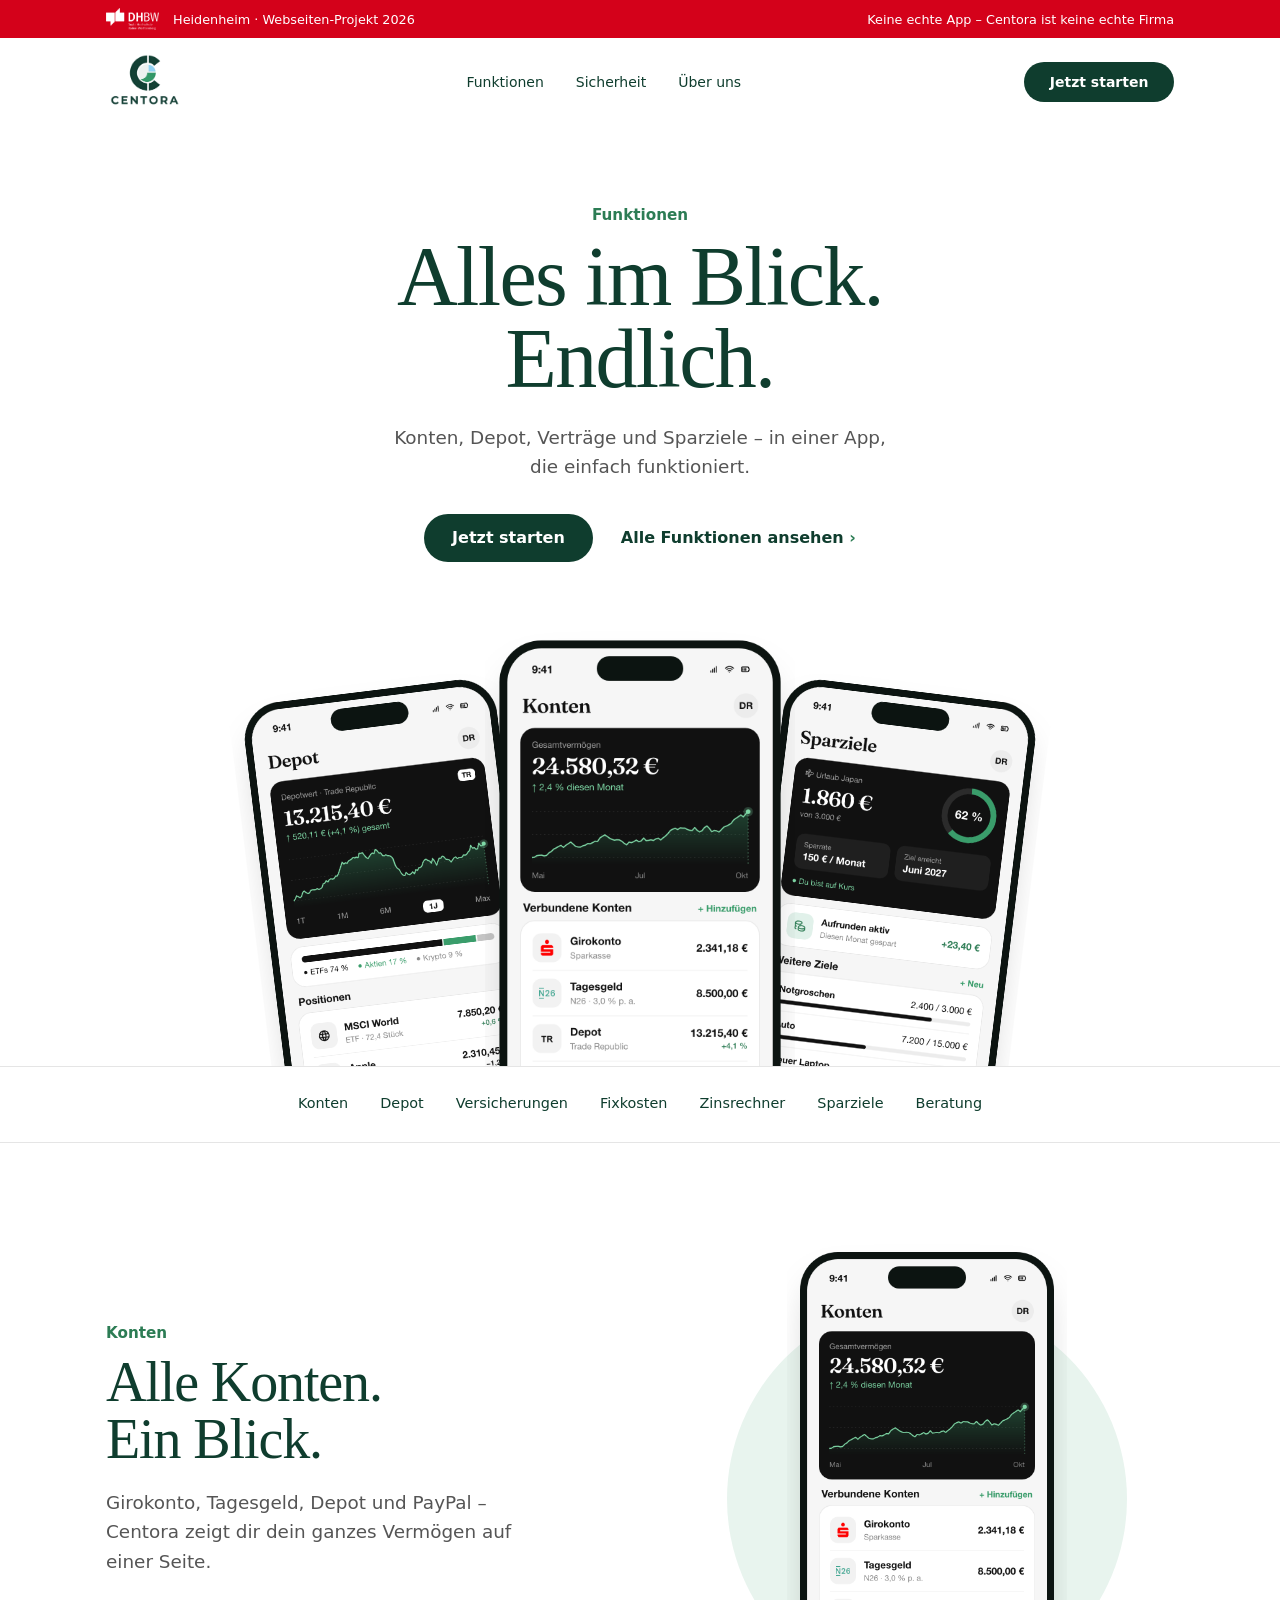
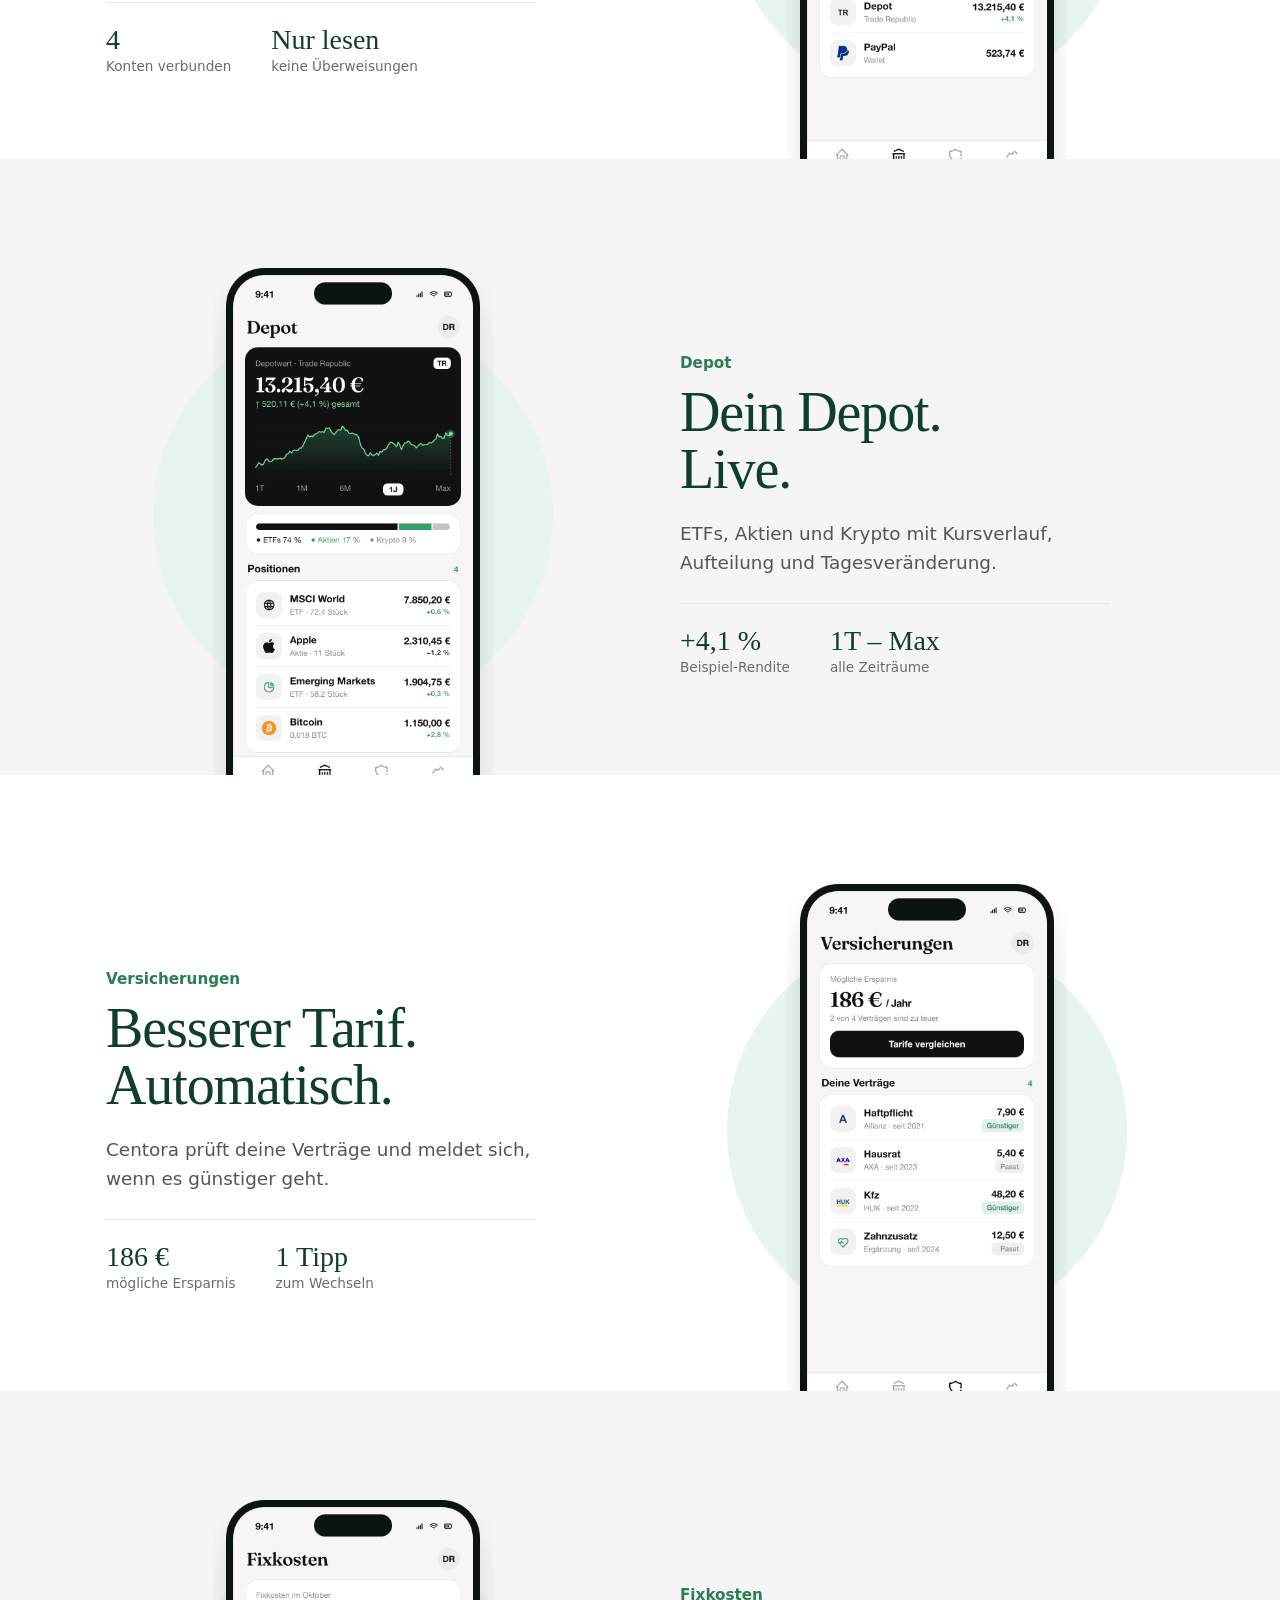
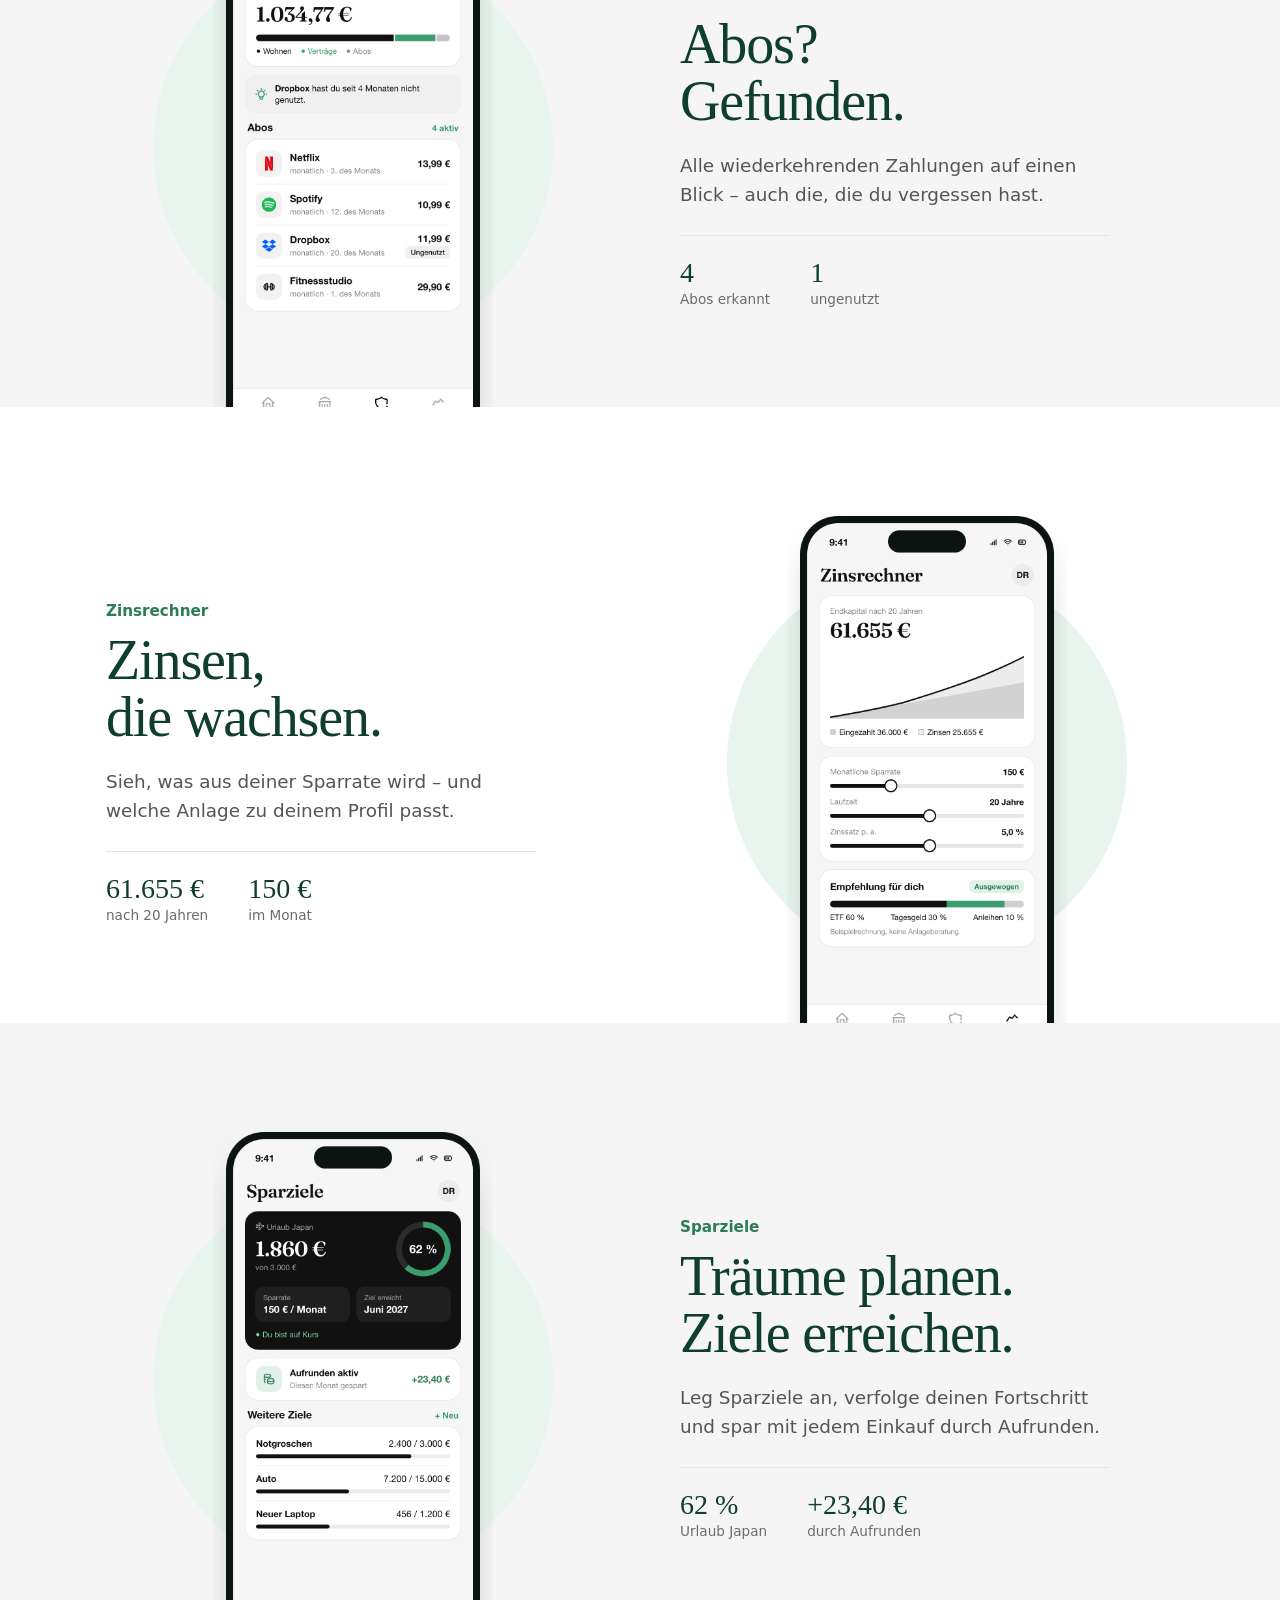
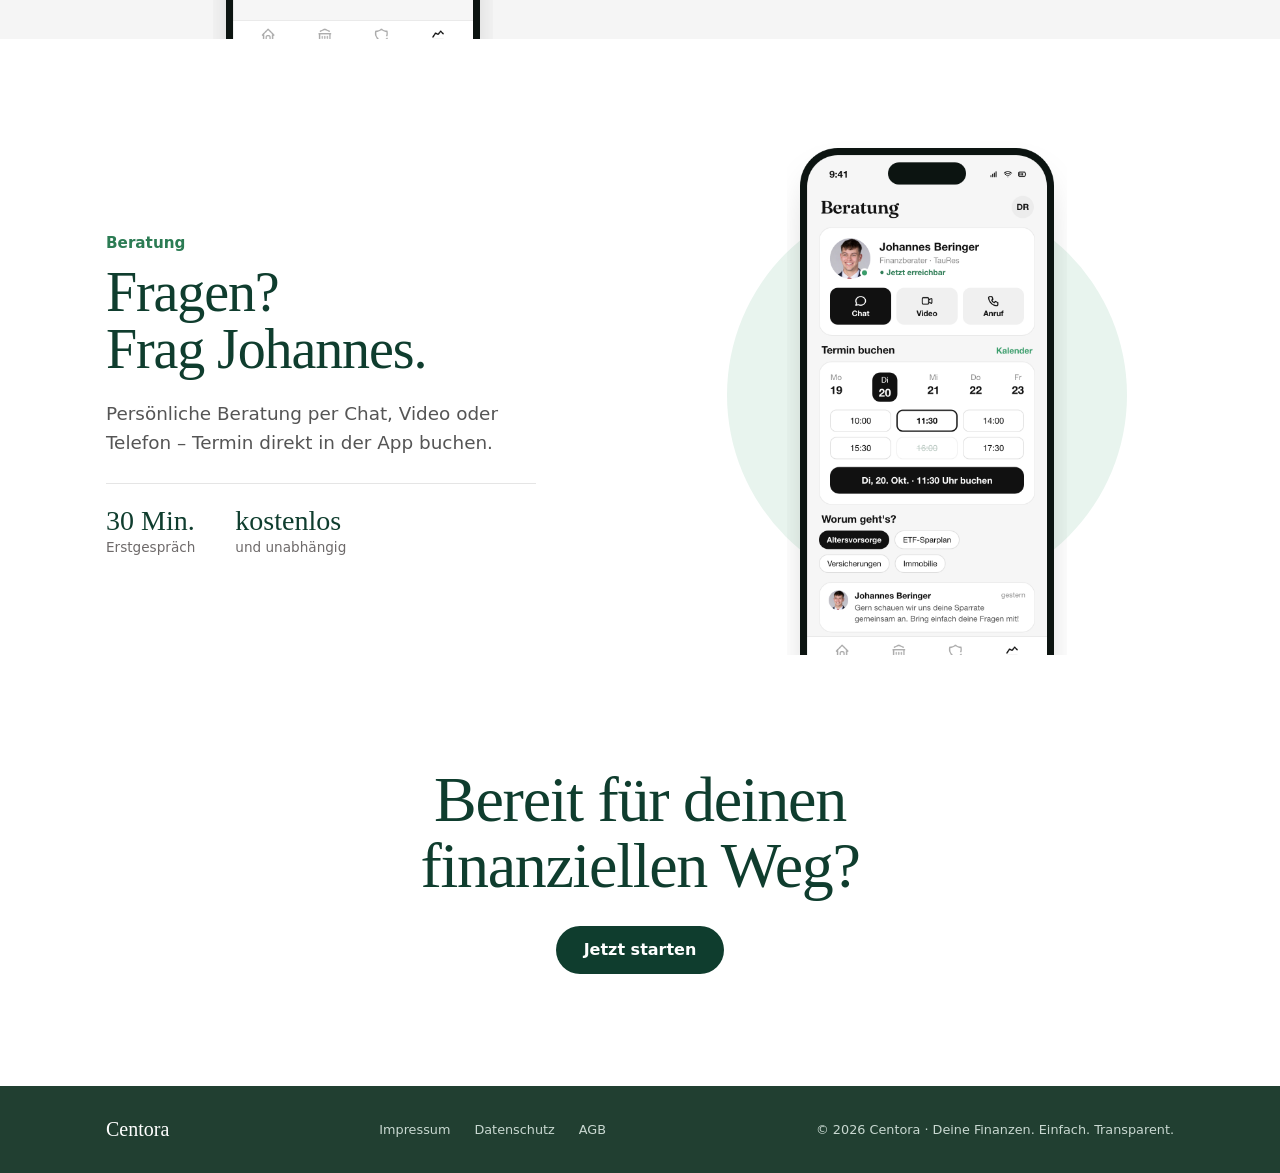
==== commit ea4923d6: "Ganze Barierefreiheit implementiert + style.css übersichtlicher gemacht und getrennt" ====
--- a/mega-menu/funktionen.html
+++ b/mega-menu/funktionen.html
@@ -8,6 +8,7 @@
   <link rel="stylesheet" href="../assets/css/style.css?v=8">
 </head>
 <body>
+  <a href="#main" class="skip-link">Zum Inhalt springen</a>
 
   <!-- ===== DHBW-Hinweisleiste ===== -->
   <div class="project-bar">
@@ -39,7 +40,7 @@
     </div>
   </header>
 
-  <main class="main main-features">
+  <main id="main" tabindex="-1" class="main main-features">
 
     <!-- ===== Banner 1: Hero ===== -->
     <!-- Die drei Handys nutzen die Bilder aus Banner 2, 3 und 7 -->
--- a/assets/css/style.css
+++ b/assets/css/style.css
@@ -1,2366 +1,5 @@
-/* ==========================================================
-   ===== Variablen =====
-   Alle Farben und Schriften stehen nur hier. Wer eine Farbe
-   ändern will, ändert sie einmal hier – überall gleich.
-   ========================================================== */
-
-:root {
-  /* Markenfarben */
-  --color-primary: #0f3d2e;        /* Dunkelgrün: Text, Buttons */
-  --color-accent: #3a9d6b;         /* Akzentgrün: Hover, Eyebrow, Linien */
-  --color-accent-soft: #e8f4ee;    /* zarter Grünton hinter Handys */
-  --color-accent-light: #7fd8a6;   /* helles Grün auf dunklen Flächen */
-
-  /* Flächen (neutral, wie auf der Funktionen-Seite) */
-  --color-bg: #ffffff;             /* Seitenhintergrund */
-  --color-surface: #f5f5f5;        /* graue Bänder */
-  --color-placeholder: #e8e8e8;    /* Bild-Platzhalter */
-  --color-white: #ffffff;
-
-  /* Text und Linien */
-  --color-text: #0f3d2e;
-  --color-text-muted: #555555;     /* Fließtext */
-  --color-text-soft: #8a8a8a;      /* kleine Hinweise */
-  --color-text-faint: #b0b0b0;     /* inaktive Tabs */
-  --color-border: #e5e5e5;
-  --color-border-strong: #d4d4d4;
-
-  /* Dunkle Flächen */
-  --color-dark: #111111;
-  --color-dark-muted: #a8a8a8;
-  --color-dark-border: #2b2b2b;
-  --color-dark-accent: #1c2b24;
-  --color-footer: #213f31;
-  --color-footer-text: #c9d8d1;
-
-  /* DHBW */
-  --color-dhbw: #e2001a;
-  --color-dhbw-soft: #ffd9dd;
-
-  /* Schriften */
-  --font-sans: system-ui, -apple-system, "Segoe UI", Roboto, sans-serif;
-  --font-serif: Georgia, "Times New Roman", serif;
-}
-
-/* ===== Grundlagen ===== */
-
-* {
-  margin: 0;
-  padding: 0;
-  box-sizing: border-box;
-}
-
-body {
-  font-family: var(--font-sans);
-  color: var(--color-text);
-  background-color: var(--color-bg);
-  min-height: 100vh;
-  display: flex;
-  flex-direction: column; /* Footer bleibt unten */
-}
-
-a {
-  color: inherit;
-  text-decoration: none;
-}
-
-.container {
-  max-width: 1100px;
-  margin: 0 auto;
-  padding: 0 1rem;
-}
-
-/* ===== Gemeinsame Bausteine ===== */
-
-/* Alle großen Überschriften in Serifenschrift */
-h1,
-h2 {
-  font-family: var(--font-serif);
-  font-weight: 500;
-  line-height: 1.05;
-  letter-spacing: -0.02em;
-}
-
-/* Abschnitts-Überschriften (Startseite, Sicherheit, Über uns, Jetzt starten) */
-.problems-intro h2,
-.features-text h2,
-.newsletter-text h2,
-.promises-intro h2,
-.data-flow h2,
-.faq h2,
-.team-head h2,
-.timeline h2,
-.partner h2,
-.plans-head h2,
-.compare h2 {
-  font-size: clamp(2rem, 3.5vw, 2.75rem);
-}
-
-/* Kleine grüne Zeile über einer Überschrift */
-.eyebrow {
-  font-size: 0.95rem;
-  font-weight: 600;
-  color: var(--color-accent);
-  margin-bottom: 0.75rem;
-}
-
-/* Einleitungstext unter einer Überschrift */
-.lead {
-  font-size: 1.15rem;
-  line-height: 1.6;
-  color: var(--color-text-muted);
-}
-
-/* Graue Fläche über die volle Breite */
-.band {
-  background-color: var(--color-surface);
-  margin-top: 6rem;
-}
-
-/* Große Bilder rechts in einem Abschnitt */
-.features-image img,
-.newsletter-image img {
-  display: block;
-  width: 100%;
-  height: auto;
-  margin-left: auto;
-}
-
-/* Große Zahl + kleine Beschriftung (Über uns, Funktionen) */
-.about-facts strong,
-.feature-facts strong {
-  display: block;
-  font-family: var(--font-serif);
-  font-size: 1.75rem;
-  font-weight: 500;
-  line-height: 1.1;
-}
-
-.about-facts span,
-.feature-facts span {
-  font-size: 0.85rem;
-  color: var(--color-text-soft);
-}
-
-/* Buttons und Links */
-.btn {
-  justify-self: end;
-  display: inline-block;
-  padding: 0.75rem 1.6rem;
-  border-radius: 999px;
-  background-color: var(--color-primary);
-  color: var(--color-white);
-  font-size: 0.875rem;
-  font-weight: 600;
-}
-
-.btn:hover {
-  background-color: var(--color-accent);
-}
-
-.btn-lg {
-  padding: 0.9rem 1.75rem;
-  font-size: 1rem;
-}
-
-.link-underline {
-  font-size: 0.95rem;
-  padding-bottom: 2px;
-  border-bottom: 2px solid var(--color-accent);
-}
-
-.link-underline:hover {
-  color: var(--color-accent);
-}
-
-.link-arrow {
-  font-weight: 600;
-}
-
-.link-arrow::after {
-  content: " ›";
-  color: var(--color-accent);
-}
-
-/* Nur für Screenreader sichtbar (z. B. Label des E-Mail-Felds) */
-.sr-only {
-  position: absolute;
-  width: 1px;
-  height: 1px;
-  overflow: hidden;
-  clip: rect(0 0 0 0);
-  white-space: nowrap;
-}
-
-/* ===== DHBW-Hinweisleiste ===== */
-
-.project-bar {
-  background-color: var(--color-dhbw);
-  color: var(--color-white);
-  font-size: 0.8rem;
-  padding: 0.5rem 0;
-}
-
-.project-bar-inner {
-  display: flex;
-  align-items: center;
-  justify-content: space-between;
-  gap: 1rem;
-}
-
-.project-bar-left {
-  display: flex;
-  align-items: center;
-  gap: 0.9rem;
-}
-
-.project-bar-logo {
-  display: block;
-  height: 22px;
-  width: auto;
-  filter: brightness(0) invert(1); /* Logo komplett weiß einfärben */
-}
-
-.project-bar-note {
-  color: var(--color-dhbw-soft);
-}
-
-/* ===== Header ===== */
-
-.header {
-  padding: 1rem 0;
-}
-
-.header-inner {
-  display: grid;
-  grid-template-columns: auto 1fr auto;
-  column-gap: 1.25rem;
-  align-items: center;
-}
-
-.logo {
-  justify-self: start;
-}
-
-.logo img {
-  display: block;
-  height: 56px;
-  width: auto;
-  mix-blend-mode: multiply; /* blendet den weißen Hintergrund aus */
-}
-
-.nav {
-  display: flex;
-  gap: 2rem;
-  justify-self: center;
-}
-
-.nav a {
-  font-size: 0.875rem;
-}
-
-.nav a:hover {
-  color: var(--color-accent);
-}
-
-/* ===== Hauptinhalt ===== */
-
-.main {
-  flex: 1;
-  padding: 4rem 0;
-}
-
-/* ===== Startseite: Banner 1 ===== */
-
-.hero-inner {
-  display: grid;
-  grid-template-columns: 1.05fr 1fr;
-  align-items: center;
-  gap: 2rem;
-}
-
-.hero h1 {
-  font-size: clamp(2.5rem, 5vw, 4rem);
-}
-
-.hero .lead {
-  margin: 1.25rem 0 2rem;
-}
-
-.hero-actions {
-  display: flex;
-  align-items: center;
-  gap: 1.5rem;
-}
-
-/* Zwei Handys: Konten vorne, Sparziele schräg dahinter */
-.hero-phones {
-  position: relative;
-  height: 560px;
-}
-
-/* Grüner Kreis hinter den Handys */
-.hero-phones::before {
-  content: "";
-  position: absolute;
-  left: 50%;
-  top: 70px;
-  width: 440px;
-  height: 440px;
-  border-radius: 50%;
-  background-color: var(--color-accent-soft);
-  transform: translateX(-50%);
-}
-
-.hero-phone-back,
-.hero-phone-front {
-  position: absolute;
-  height: auto;
-}
-
-.hero-phone-back {
-  left: 8%;
-  top: 60px;
-  width: 240px;
-  transform: rotate(-8deg);
-}
-
-.hero-phone-front {
-  right: 6%;
-  top: 0;
-  width: 280px;
-  z-index: 2;
-}
-
-/* Kleine schwebende Karte */
-.hero-badge {
-  position: absolute;
-  right: -20px;
-  top: 470px;
-  z-index: 3;
-  padding: 0.6rem 0.9rem;
-  background-color: var(--color-white);
-  border: 1px solid var(--color-border);
-  border-radius: 14px;
-  box-shadow: 0 10px 30px rgba(0, 0, 0, 0.08);
-}
-
-.hero-badge span {
-  display: block;
-  font-size: 0.75rem;
-  color: var(--color-text-soft);
-}
-
-.hero-badge strong {
-  font-size: 0.85rem;
-  color: var(--color-accent);
-}
-
-/* ===== Startseite: Banner 2 ===== */
-
-.problems-band {
-  padding: 5rem 0;
-}
-
-.problems {
-  display: grid;
-  grid-template-columns: 0.85fr 1.15fr;
-  gap: 4rem;
-}
-
-.problems-intro p {
-  margin-top: 1rem;
-  color: var(--color-text-muted);
-  line-height: 1.6;
-}
-
-.problems-list {
-  list-style: none;
-}
-
-.problem {
-  display: flex;
-  align-items: flex-start;
-  gap: 1.5rem;
-  padding: 1.5rem 0;
-  border-bottom: 1px solid var(--color-border-strong);
-}
-
-.problem:first-child {
-  padding-top: 0;
-}
-
-.problem:last-child {
-  border-bottom: none;
-}
-
-.problem-text {
-  flex: 1;
-}
-
-.problem-text h3 {
-  font-size: 1.1rem;
-  font-weight: 600;
-}
-
-.problem-text p {
-  margin-top: 0.3rem;
-  font-size: 0.95rem;
-  line-height: 1.55;
-  color: var(--color-text-muted);
-}
-
-.logo-stack {
-  display: flex;
-  padding-left: 10px;
-}
-
-.logo-stack span {
-  width: 40px;
-  height: 40px;
-  margin-left: -10px;
-  border-radius: 50%;
-  background: var(--color-white);
-  border: 2px solid var(--color-surface);
-  display: grid;
-  place-items: center;
-}
-
-.logo-stack img {
-  width: 20px;
-  height: 20px;
-}
-
-.problem-chart {
-  width: 100px;
-  height: 38px;
-  flex-shrink: 0;
-}
-
-/* ===== Startseite: Banner 3 ===== */
-
-.features {
-  padding-top: 6rem;
-}
-
-/* Radio-Buttons unsichtbar, aber per Tastatur bedienbar */
-.feature-radio {
-  position: absolute;
-  opacity: 0;
-  pointer-events: none;
-}
-
-.features-grid {
-  display: grid;
-  grid-template-columns: 0.9fr 1.1fr;
-  gap: 4rem;
-  align-items: end;
-}
-
-.features-text {
-  padding-bottom: 3rem;
-}
-
-.features-text h2 {
-  margin-bottom: 2rem;
-}
-
-.feature-tab {
-  padding: 1.1rem 0;
-  border-top: 1px solid var(--color-border);
-}
-
-.feature-tab:last-child {
-  border-bottom: 1px solid var(--color-border);
-}
-
-.feature-tab label {
-  font-family: var(--font-serif);
-  font-size: 1.35rem;
-  color: var(--color-text-faint);
-  cursor: pointer;
-}
-
-.feature-tab label:hover {
-  color: var(--color-primary);
-}
-
-.feature-desc {
-  display: none;
-}
-
-.feature-desc p {
-  margin: 0.6rem 0 0.8rem;
-  line-height: 1.6;
-  color: var(--color-text-muted);
-}
-
-.features-image img {
-  display: none; /* nur das Bild des aktiven Tabs wird gezeigt */
-  max-width: 560px;
-}
-
-/* Aktiver Tab: Linie, dunkler Text, Beschreibung und passendes Bild */
-#feature-1:checked ~ .features-grid .tab-1,
-#feature-2:checked ~ .features-grid .tab-2,
-#feature-3:checked ~ .features-grid .tab-3,
-#feature-4:checked ~ .features-grid .tab-4 {
-  border-top: 2px solid var(--color-primary);
-}
-
-#feature-1:checked ~ .features-grid .tab-1 label,
-#feature-2:checked ~ .features-grid .tab-2 label,
-#feature-3:checked ~ .features-grid .tab-3 label,
-#feature-4:checked ~ .features-grid .tab-4 label {
-  color: var(--color-primary);
-}
-
-#feature-1:checked ~ .features-grid .tab-1 .feature-desc,
-#feature-2:checked ~ .features-grid .tab-2 .feature-desc,
-#feature-3:checked ~ .features-grid .tab-3 .feature-desc,
-#feature-4:checked ~ .features-grid .tab-4 .feature-desc,
-#feature-1:checked ~ .features-grid .image-1,
-#feature-2:checked ~ .features-grid .image-2,
-#feature-3:checked ~ .features-grid .image-3,
-#feature-4:checked ~ .features-grid .image-4 {
-  display: block;
-}
-
-/* Tastatur-Fokus sichtbar machen */
-#feature-1:focus-visible ~ .features-grid .tab-1 label,
-#feature-2:focus-visible ~ .features-grid .tab-2 label,
-#feature-3:focus-visible ~ .features-grid .tab-3 label,
-#feature-4:focus-visible ~ .features-grid .tab-4 label {
-  outline: 2px solid var(--color-accent);
-  outline-offset: 4px;
-}
-
-/* ===== Startseite: Banner 4 ===== */
-
-/* Kein Abstand zwischen Banner 4 und Footer */
-.main:has(> .newsletter-band:last-child) {
-  padding-bottom: 0;
-}
-
-.newsletter-band {
-  padding-top: 5rem;
-}
-
-.newsletter {
-  display: grid;
-  grid-template-columns: 1fr 1fr;
-  gap: 4rem;
-  align-items: end;
-}
-
-.newsletter-text {
-  padding-bottom: 5rem;
-}
-
-.newsletter-text > p {
-  margin: 1rem 0 1.5rem;
-  line-height: 1.6;
-  color: var(--color-text-muted);
-}
-
-.newsletter-form {
-  display: flex;
-  max-width: 420px;
-  background: var(--color-white);
-  border: 1px solid var(--color-border-strong);
-  border-radius: 10px;
-  overflow: hidden;
-}
-
-.newsletter-form:focus-within {
-  border-color: var(--color-accent);
-}
-
-.newsletter-form input {
-  flex: 1;
-  min-width: 0;
-  padding: 0.9rem 1rem;
-  border: none;
-  background: transparent;
-  font: inherit;
-  color: var(--color-text);
-}
-
-.newsletter-form input:focus {
-  outline: none;
-}
-
-.newsletter-form button {
-  padding: 0 1.4rem;
-  border: none;
-  background: var(--color-primary);
-  color: var(--color-white);
-  font: inherit;
-  font-weight: 600;
-  cursor: pointer;
-}
-
-.newsletter-form button:hover {
-  background: var(--color-accent);
-}
-
-.newsletter-note {
-  margin-top: 0.8rem;
-  font-size: 0.8rem;
-  color: var(--color-text-soft);
-}
-
-.newsletter-note a {
-  text-decoration: underline;
-}
-
-.newsletter-image img {
-  max-width: 460px;
-}
-
-/* ===== Über uns: Banner 1 (Hero) ===== */
-
-.about-hero {
-  padding-top: 5rem;
-}
-
-.about-hero h1 {
-  font-size: clamp(3rem, 7.5vw, 6rem);
-  line-height: 0.98;
-}
-
-.about-hero h1 em {
-  color: var(--color-accent);
-}
-
-.about-photo {
-  position: relative;
-  display: flex;
-  flex-direction: column;
-  align-items: center;
-  justify-content: center;
-  gap: 0.6rem;
-  width: 100%;
-  aspect-ratio: 5 / 2;
-  margin-top: 3rem;
-  border-radius: 28px;
-  background-color: var(--color-placeholder);
-  color: var(--color-text-soft);
-}
-
-/* Teamfoto füllt die Fläche, Köpfe bleiben sichtbar */
-.about-photo img {
-  position: absolute;
-  inset: 0;
-  width: 100%;
-  height: 100%;
-  object-fit: cover;
-  object-position: 50% 14%; /* Ausschnitt weiter oben, damit die Köpfe ganz drauf sind */
-  border-radius: inherit;
-}
-
-/* Runder, schräger Sticker unten rechts auf dem Foto */
-.about-sticker {
-  position: absolute;
-  right: 40px;
-  bottom: -34px;
-  width: 150px;
-  height: 150px;
-  display: flex;
-  flex-direction: column;
-  align-items: center;
-  justify-content: center;
-  border-radius: 50%;
-  background-color: var(--color-primary);
-  color: var(--color-white);
-  text-align: center;
-  transform: rotate(-10deg);
-}
-
-.about-sticker span {
-  font-family: var(--font-serif);
-  font-size: 1.2rem;
-  line-height: 1.15;
-}
-
-.about-sticker small {
-  margin-top: 0.4rem;
-  font-size: 0.7rem;
-  letter-spacing: 0.08em;
-  text-transform: uppercase;
-  color: var(--color-accent-light);
-}
-
-.about-story {
-  display: grid;
-  grid-template-columns: 1.6fr 0.7fr;
-  gap: 4rem;
-  padding: 4.5rem 0 5.5rem;
-}
-
-.about-story p {
-  font-size: 1.25rem;
-  line-height: 1.65;
-  color: var(--color-text-muted);
-}
-
-.about-facts {
-  list-style: none;
-  border-left: 1px solid var(--color-border);
-  padding-left: 2rem;
-  display: flex;
-  flex-direction: column;
-  gap: 1.4rem;
-}
-
-/* ===== Über uns: Banner 2 (Mission) ===== */
-
-.mission {
-  margin-top: 0;
-  padding: 6rem 0;
-}
-
-.mission h2 {
-  max-width: 1000px;
-  font-size: clamp(2.25rem, 4.5vw, 3.6rem);
-  line-height: 1.12;
-}
-
-/* Grüner Textmarker hinter den drei Werten */
-.mission mark {
-  color: inherit;
-  background: linear-gradient(transparent 62%, #cfe9dc 62%);
-}
-
-.mission-values {
-  list-style: none;
-  display: grid;
-  grid-template-columns: repeat(3, 1fr);
-  margin-top: 3.75rem;
-  border-top: 1px solid var(--color-border-strong);
-}
-
-.mission-values li {
-  padding: 1.6rem 1.9rem 0 0;
-}
-
-.mission-values li + li {
-  padding-left: 1.9rem;
-  border-left: 1px solid var(--color-border-strong);
-}
-
-.mission-values p {
-  margin-top: 0.4rem;
-  font-size: 0.95rem;
-  line-height: 1.6;
-  color: var(--color-text-muted);
-}
-
-/* ===== Über uns: Banner 3 (Team) ===== */
-
-.team {
-  padding: 6.5rem 0;
-}
-
-.team-head {
-  display: flex;
-  justify-content: space-between;
-  align-items: flex-end;
-  gap: 1rem;
-  padding-bottom: 0.9rem;
-  margin-bottom: 2.2rem;
-  border-bottom: 2px solid var(--color-primary);
-}
-
-.team-head span {
-  font-size: 0.85rem;
-  color: var(--color-text-soft);
-}
-
-.team-grid {
-  list-style: none;
-  display: grid;
-  grid-template-columns: repeat(4, 1fr);
-  gap: 1.5rem;
-}
-
-.member-photo {
-  display: grid;
-  place-items: center;
-  aspect-ratio: 4 / 5;
-  border-radius: 18px;
-  background-color: var(--color-placeholder);
-  color: var(--color-text-soft);
-  font-size: 0.85rem;
-}
-
-.member-photo img {
-  width: 100%;
-  height: 100%;
-  object-fit: cover;
-  border-radius: inherit;
-}
-
-.member strong {
-  display: block;
-  margin-top: 0.9rem;
-  font-size: 1.05rem;
-}
-
-.member-role {
-  margin-top: 0.15rem;
-  font-size: 0.8rem;
-  font-weight: 600;
-  color: var(--color-accent);
-}
-
-.member-quote {
-  margin-top: 0.6rem;
-  font-family: var(--font-serif);
-  font-style: italic;
-  line-height: 1.45;
-  color: var(--color-text-muted);
-}
-
-/* ===== Über uns: Banner 4 (Zeitleiste) ===== */
-
-.timeline {
-  margin-top: 0;
-  padding: 6.5rem 0;
-}
-
-.timeline h2 {
-  margin-bottom: 3.75rem;
-}
-
-.timeline-list {
-  position: relative;
-  list-style: none;
-  display: grid;
-  grid-template-columns: repeat(4, 1fr);
-}
-
-/* Durchgehende Linie hinter den Punkten */
-.timeline-list::before {
-  content: "";
-  position: absolute;
-  left: 0;
-  right: 0;
-  top: 9px;
-  height: 2px;
-  background-color: var(--color-border-strong);
-}
-
-.timeline-item {
-  position: relative;
-  padding-right: 1.5rem;
-}
-
-.timeline-dot {
-  position: relative;
-  z-index: 1;
-  display: block;
-  width: 20px;
-  height: 20px;
-  border-radius: 50%;
-  background-color: var(--color-white);
-  border: 2px solid var(--color-primary);
-}
-
-/* Aktueller Schritt leuchtet grün */
-.timeline-now .timeline-dot {
-  background-color: var(--color-accent);
-  border-color: var(--color-accent);
-  box-shadow: 0 0 0 6px var(--color-accent-soft);
-}
-
-.timeline-date {
-  margin-top: 1.4rem;
-  font-size: 0.8rem;
-  color: var(--color-text-soft);
-}
-
-.timeline-item h3 {
-  margin: 0.4rem 0 0.5rem;
-  font-family: var(--font-serif);
-  font-size: 1.5rem;
-  font-weight: 500;
-}
-
-.timeline-item p:last-child {
-  font-size: 0.9rem;
-  line-height: 1.55;
-  color: var(--color-text-muted);
-}
-
-/* ===== Über uns: Banner 5 (Partner) ===== */
-
-.partner {
-  padding: 6.5rem 0;
-}
-
-.partner-inner {
-  display: grid;
-  grid-template-columns: 1fr 1fr;
-  gap: 4.5rem;
-  align-items: center;
-}
-
-.partner .lead {
-  margin: 1.1rem 0 1.75rem;
-}
-
-.partner-card {
-  display: flex;
-  align-items: center;
-  gap: 1.5rem;
-  padding: 2.1rem;
-  border-radius: 28px;
-  background-color: var(--color-white);
-  box-shadow: 0 20px 50px rgba(0, 0, 0, 0.06);
-}
-
-.partner-card img {
-  width: 130px;
-  height: 130px;
-  flex-shrink: 0;
-  border-radius: 50%;
-  object-fit: cover;
-}
-
-.partner-card strong {
-  display: block;
-  font-size: 1.35rem;
-}
-
-.partner-role {
-  margin: 0.25rem 0 0.75rem;
-  font-size: 0.9rem;
-  color: var(--color-text-soft);
-}
-
-.partner-quote {
-  font-family: var(--font-serif);
-  font-style: italic;
-  font-size: 1.05rem;
-  line-height: 1.45;
-}
-
-/* ===== Funktionen: Grundlagen ===== */
-
-.main.main-features {
-  padding: 0; /* Abschnitte gehen bis an den Rand */
-}
-
-/* ===== Funktionen: Banner 1 (Hero) ===== */
-
-.features-hero {
-  text-align: center;
-  padding-top: 5rem;
-  overflow: hidden; /* Handys unten abschneiden */
-}
-
-.features-hero h1 {
-  font-size: clamp(3rem, 7vw, 5.25rem);
-  line-height: 0.98;
-}
-
-.features-hero .lead {
-  max-width: 520px;
-  margin: 1.4rem auto 2rem;
-}
-
-.features-hero .hero-actions {
-  justify-content: center;
-  gap: 1.75rem;
-}
-
-.phone-fan {
-  position: relative;
-  height: 440px;
-  margin-top: 4rem;
-}
-
-.phone-fan img {
-  position: absolute;
-  width: 280px;
-  height: auto;
-}
-
-.phone-fan-center {
-  left: 50%;
-  top: 0;
-  width: 310px !important;
-  transform: translateX(-50%);
-  z-index: 2;
-}
-
-.phone-fan-left {
-  left: calc(50% - 380px);
-  top: 50px;
-  transform: rotate(-7deg);
-}
-
-.phone-fan-right {
-  left: calc(50% + 100px);
-  top: 50px;
-  transform: rotate(7deg);
-}
-
-/* Kapitelnavigation unter dem Hero */
-.chapter-nav {
-  display: flex;
-  justify-content: center;
-  flex-wrap: wrap;
-  gap: 0.5rem 2rem;
-  padding: 1.5rem 1rem;
-  border-top: 1px solid var(--color-border);
-  border-bottom: 1px solid var(--color-border);
-  background-color: var(--color-white);
-}
-
-.chapter-nav a {
-  font-size: 0.9rem;
-  padding: 0.3rem 0;
-  border-bottom: 2px solid transparent;
-}
-
-.chapter-nav a:hover {
-  border-bottom-color: var(--color-accent);
-}
-
-/* ===== Funktionen: Banner 2–8 (Funktionsabschnitte) ===== */
-
-.feature {
-  padding-top: 6rem;
-  overflow: hidden; /* Handy unten abschneiden */
-  background-color: var(--color-white);
-}
-
-.feature-inner {
-  display: grid;
-  grid-template-columns: 1fr 1fr;
-  gap: 5rem;
-  align-items: center;
-}
-
-/* Bild links, Text rechts */
-.feature-flip .feature-text {
-  order: 2;
-}
-
-.feature h2 {
-  font-size: clamp(2.5rem, 5vw, 3.5rem);
-  line-height: 1.02;
-}
-
-.feature .lead {
-  max-width: 430px;
-  margin: 1.25rem 0 1.6rem;
-}
-
-.feature-facts {
-  list-style: none;
-  display: flex;
-  gap: 2.5rem;
-  max-width: 430px;
-  padding-top: 1.4rem;
-  border-top: 1px solid var(--color-border);
-}
-
-.feature-image {
-  position: relative;
-  height: 520px;
-}
-
-/* Grüner Kreis hinter dem Handy */
-.feature-image::before {
-  content: "";
-  position: absolute;
-  left: 50%;
-  top: 60px;
-  width: 400px;
-  height: 400px;
-  border-radius: 50%;
-  background-color: var(--color-accent-soft);
-  transform: translateX(-50%);
-}
-
-.feature-image img {
-  position: absolute;
-  left: 50%;
-  top: 0;
-  width: 280px;
-  height: auto;
-  transform: translateX(-50%);
-}
-
-/* Hintergrund-Varianten */
-.feature-grey {
-  background-color: var(--color-surface);
-}
-
-/* ===== Funktionen: Banner 9 (Abschluss) ===== */
-
-.features-cta {
-  text-align: center;
-  padding: 7rem 0;
-}
-
-.features-cta h2 {
-  font-size: clamp(2.5rem, 5vw, 4rem);
-  line-height: 1.02;
-  margin-bottom: 1.75rem;
-}
-
-/* ===== Sicherheit: Grundlagen ===== */
-
-/* Eingebettete SVG-Symbole (Schloss, Auge, Pin …) */
-.floating-card svg,
-.promise-icon svg,
-.flow-step svg {
-  fill: none;
-  stroke: currentColor;
-  stroke-width: 1.8;
-  stroke-linecap: round;
-  stroke-linejoin: round;
-}
-
-/* ===== Sicherheit: Banner 1 (Hero) ===== */
-
-.security-hero {
-  padding-top: 4rem;
-  overflow: hidden; /* Handy unten abschneiden */
-}
-
-.security-hero-inner {
-  display: grid;
-  grid-template-columns: 1.05fr 1fr;
-  gap: 2.5rem;
-  align-items: center;
-}
-
-.security-hero-text {
-  padding-bottom: 4rem;
-}
-
-.security-hero h1 {
-  font-size: clamp(3rem, 6vw, 4.4rem);
-}
-
-.security-hero .lead {
-  max-width: 480px;
-  margin: 1.4rem 0 2rem;
-}
-
-.security-hero-image {
-  height: 560px;
-}
-
-/* Kleine schwebende Karten neben dem Handy */
-.floating-card {
-  position: absolute;
-  z-index: 3;
-  display: flex;
-  align-items: center;
-  gap: 0.6rem;
-  padding: 0.6rem 0.9rem;
-  background-color: var(--color-white);
-  border: 1px solid var(--color-border);
-  border-radius: 14px;
-  box-shadow: 0 10px 30px rgba(0, 0, 0, 0.08);
-}
-
-.floating-card svg {
-  width: 20px;
-  height: 20px;
-  color: var(--color-accent);
-}
-
-.floating-card span {
-  display: block;
-  font-size: 0.75rem;
-  color: var(--color-text-soft);
-}
-
-.floating-card strong {
-  font-size: 0.9rem;
-}
-
-.floating-card-left {
-  left: 0;
-  top: 180px;
-}
-
-.floating-card-right {
-  right: -10px;
-  top: 400px;
-}
-
-/* ===== Sicherheit: Banner 2 (Drei Versprechen) ===== */
-
-.promises-band {
-  margin-top: 0; /* direkt unter dem Hero */
-  padding: 5.5rem 0;
-}
-
-.promises {
-  display: grid;
-  grid-template-columns: 0.85fr 1.15fr;
-  gap: 4rem;
-}
-
-.promises-intro .lead {
-  margin-top: 1rem;
-}
-
-.promises-list {
-  list-style: none;
-}
-
-.promise {
-  display: flex;
-  align-items: flex-start;
-  gap: 1.4rem;
-  padding: 1.5rem 0;
-  border-bottom: 1px solid var(--color-border-strong);
-}
-
-.promise:first-child {
-  padding-top: 0;
-}
-
-.promise:last-child {
-  border-bottom: none;
-}
-
-.promise-icon {
-  width: 48px;
-  height: 48px;
-  flex-shrink: 0;
-  display: grid;
-  place-items: center;
-  border-radius: 14px;
-  background-color: var(--color-white);
-}
-
-.promise-icon svg {
-  width: 24px;
-  height: 24px;
-}
-
-.promise h3 {
-  font-size: 1.1rem;
-  font-weight: 600;
-}
-
-.promise p {
-  margin-top: 0.3rem;
-  font-size: 0.95rem;
-  line-height: 1.55;
-  color: var(--color-text-muted);
-}
-
-/* ===== Sicherheit: Banner 3–5 (nutzen .feature von der Funktionen-Seite) ===== */
-
-.feature-checks {
-  list-style: none;
-  max-width: 430px;
-  padding-top: 1.2rem;
-  border-top: 1px solid var(--color-border);
-}
-
-.feature-checks li {
-  display: flex;
-  gap: 0.6rem;
-  padding: 0.35rem 0;
-}
-
-.feature-checks li::before {
-  content: "✓";
-  font-weight: 700;
-  color: var(--color-accent);
-}
-
-/* ===== Sicherheit: Banner 6 (So funktioniert's) ===== */
-
-.data-flow {
-  margin-top: 0;
-  padding: 6rem 0;
-  text-align: center;
-}
-
-.data-flow .lead {
-  max-width: 560px;
-  margin: 1rem auto 3rem;
-}
-
-.flow-steps {
-  list-style: none;
-  display: grid;
-  grid-template-columns: repeat(4, 1fr);
-  gap: 2.5rem;
-}
-
-.flow-step {
-  position: relative;
-  padding: 1.5rem 1rem;
-  background-color: var(--color-white);
-  border: 1px solid var(--color-border);
-  border-radius: 20px;
-}
-
-/* Pfeil zwischen den Schritten */
-.flow-step:not(:last-child)::after {
-  content: "→";
-  position: absolute;
-  right: -1.9rem;
-  top: 50%;
-  transform: translateY(-50%);
-  font-size: 1.4rem;
-  color: var(--color-accent);
-}
-
-.flow-step svg {
-  width: 30px;
-  height: 30px;
-}
-
-.flow-step strong {
-  display: block;
-  margin-top: 0.6rem;
-}
-
-.flow-step span {
-  display: block;
-  margin-top: 0.2rem;
-  font-size: 0.85rem;
-  color: var(--color-text-soft);
-}
-
-/* Letzter Schritt dunkel hervorgehoben */
-.flow-step-highlight {
-  background-color: var(--color-primary);
-  border-color: var(--color-primary);
-  color: var(--color-white);
-}
-
-.flow-step-highlight svg {
-  color: var(--color-accent-light);
-}
-
-.flow-step-highlight span {
-  color: var(--color-footer-text);
-}
-
-/* ===== Sicherheit: Banner 7 (Häufige Fragen) ===== */
-
-.faq {
-  padding: 6rem 0;
-}
-
-.faq-inner {
-  display: grid;
-  grid-template-columns: 0.8fr 1.2fr;
-  gap: 4rem;
-}
-
-.faq details {
-  padding: 1.25rem 0;
-  border-bottom: 1px solid var(--color-border-strong);
-}
-
-.faq details:first-of-type {
-  padding-top: 0;
-}
-
-.faq summary {
-  list-style: none; /* Standard-Dreieck ausblenden */
-  display: flex;
-  justify-content: space-between;
-  gap: 1rem;
-  font-size: 1.1rem;
-  font-weight: 600;
-  cursor: pointer;
-}
-
-.faq summary::-webkit-details-marker {
-  display: none;
-}
-
-.faq summary::after {
-  content: "+";
-  font-size: 1.5rem;
-  font-weight: 400;
-  line-height: 1;
-  color: var(--color-accent);
-}
-
-.faq details[open] summary::after {
-  content: "–";
-}
-
-.faq details p {
-  max-width: 520px;
-  margin-top: 0.6rem;
-  font-size: 0.95rem;
-  line-height: 1.6;
-  color: var(--color-text-muted);
-}
-
-/* ===== Jetzt starten: Banner 1 (Download) ===== */
-
-.start-hero {
-  padding-top: 4.5rem;
-  overflow: hidden; /* Handy unten abschneiden */
-}
-
-.start-hero-inner {
-  display: grid;
-  grid-template-columns: 1.1fr 1fr;
-  gap: 2rem;
-  align-items: center;
-}
-
-.start-hero-text {
-  padding-bottom: 4.5rem;
-}
-
-.start-hero h1 {
-  font-size: clamp(3rem, 6.5vw, 5.25rem);
-  line-height: 0.98;
-}
-
-.start-hero h1 em {
-  color: var(--color-accent);
-}
-
-.start-hero .lead {
-  max-width: 460px;
-  margin: 1.4rem 0 2rem;
-}
-
-.start-note {
-  margin-top: 1rem;
-  font-size: 0.8rem;
-  color: var(--color-text-soft);
-}
-
-.start-hero-image {
-  height: 560px;
-}
-
-/* App-Store- und Google-Play-Buttons */
-.store-buttons {
-  display: flex;
-  flex-wrap: wrap;
-  gap: 0.75rem;
-}
-
-.store-button {
-  display: flex;
-  align-items: center;
-  gap: 0.75rem;
-  padding: 0.7rem 1.25rem 0.7rem 1rem;
-  border-radius: 14px;
-  background-color: var(--color-dark);
-  color: var(--color-white);
-  font-size: 1.1rem;
-  font-weight: 600;
-}
-
-.store-button:hover {
-  background-color: var(--color-primary);
-}
-
-.store-button img {
-  width: 26px;
-  height: 26px;
-}
-
-.store-button small {
-  display: block;
-  font-size: 0.7rem;
-  font-weight: 400;
-  color: var(--color-dark-muted);
-}
-
-/* Helle Variante auf dunklem Hintergrund */
-.store-buttons-light {
-  justify-content: center;
-}
-
-.store-buttons-light .store-button {
-  background-color: var(--color-white);
-  color: var(--color-dark);
-}
-
-.store-buttons-light .store-button:hover {
-  background-color: var(--color-accent-soft);
-}
-
-.store-buttons-light .store-button img {
-  filter: invert(1); /* weißes Logo schwarz färben */
-}
-
-.store-buttons-light .store-button small {
-  color: var(--color-text-soft);
-}
-
-/* QR-Code-Karte neben dem Handy */
-.qr-card {
-  position: absolute;
-  left: 0;
-  top: 260px;
-  z-index: 3;
-  width: 150px;
-  padding: 0.9rem;
-  text-align: center;
-  background-color: var(--color-white);
-  border: 1px solid var(--color-border);
-  border-radius: 18px;
-  box-shadow: 0 14px 40px rgba(0, 0, 0, 0.08);
-}
-
-/* überschreibt .feature-image img (Handy-Position) */
-.feature-image .qr-card img {
-  position: static;
-  width: 100%;
-  transform: none;
-}
-
-.qr-card span {
-  display: block;
-  margin-top: 0.5rem;
-  font-size: 0.75rem;
-  color: var(--color-text-muted);
-}
-
-/* ===== Jetzt starten: Banner 2 (Pläne) ===== */
-
-.plans {
-  margin-top: 0;
-  padding: 6rem 0;
-}
-
-/* Radio-Buttons unsichtbar, aber per Tastatur bedienbar */
-.billing-radio {
-  position: absolute;
-  opacity: 0;
-  pointer-events: none;
-}
-
-.plans-head {
-  display: flex;
-  justify-content: space-between;
-  align-items: flex-end;
-  gap: 1.5rem;
-  margin-bottom: 2.5rem;
-}
-
-.billing-switch {
-  display: flex;
-  padding: 4px;
-  border: 1px solid var(--color-border);
-  border-radius: 999px;
-  background-color: var(--color-white);
-}
-
-.billing-switch label {
-  padding: 0.5rem 1rem;
-  border-radius: 999px;
-  font-size: 0.875rem;
-  cursor: pointer;
-}
-
-.billing-switch em {
-  font-style: normal;
-  font-size: 0.75rem;
-  font-weight: 600;
-  color: var(--color-accent);
-}
-
-/* Aktiver Schalter dunkel */
-#billing-monthly:checked ~ .plans-head label[for="billing-monthly"],
-#billing-yearly:checked ~ .plans-head label[for="billing-yearly"] {
-  background-color: var(--color-primary);
-  color: var(--color-white);
-  font-weight: 600;
-}
-
-#billing-yearly:checked ~ .plans-head label[for="billing-yearly"] em {
-  color: var(--color-accent-light);
-}
-
-/* Tastatur-Fokus sichtbar machen */
-#billing-monthly:focus-visible ~ .plans-head label[for="billing-monthly"],
-#billing-yearly:focus-visible ~ .plans-head label[for="billing-yearly"] {
-  outline: 2px solid var(--color-accent);
-  outline-offset: 2px;
-}
-
-/* Monats- oder Jahrespreis zeigen */
-.price-yearly {
-  display: none;
-}
-
-#billing-yearly:checked ~ .plans-grid .price-monthly {
-  display: none;
-}
-
-#billing-yearly:checked ~ .plans-grid .price-yearly {
-  display: inline;
-}
-
-.plans-grid {
-  display: grid;
-  grid-template-columns: repeat(3, 1fr);
-  gap: 1rem;
-}
-
-.plan {
-  position: relative;
-  display: flex;
-  flex-direction: column;
-  padding: 2rem 1.9rem;
-  border-radius: 26px;
-  background-color: var(--color-white);
-}
-
-.plan-name {
-  font-weight: 600;
-}
-
-.plan-for,
-.plan-per {
-  font-size: 0.875rem;
-  color: var(--color-text-soft);
-}
-
-.plan-price {
-  margin: 1.4rem 0 0.1rem;
-  font-family: var(--font-serif);
-  font-size: 3.4rem;
-  letter-spacing: -0.02em;
-}
-
-.plan-price small {
-  font-family: var(--font-sans);
-  font-size: 0.95rem;
-  letter-spacing: 0;
-  color: var(--color-text-soft);
-}
-
-.plan-list {
-  flex: 1;
-  list-style: none;
-  margin: 1.6rem 0 1.9rem;
-  padding-top: 1.1rem;
-  border-top: 1px solid var(--color-border);
-}
-
-.plan-list li {
-  display: flex;
-  gap: 0.6rem;
-  padding: 0.45rem 0;
-}
-
-.plan-list li::before {
-  content: "✓";
-  font-weight: 700;
-  color: var(--color-accent);
-}
-
-.plan-list .plan-plus {
-  font-weight: 600;
-}
-
-.plan-list .plan-plus::before {
-  content: "+";
-}
-
-.plan .btn {
-  justify-self: stretch;
-  text-align: center;
-}
-
-.btn-outline {
-  background-color: var(--color-white);
-  color: var(--color-primary);
-  border: 1.5px solid var(--color-primary);
-}
-
-.btn-outline:hover {
-  color: var(--color-white);
-}
-
-/* Mittlerer Plan dunkel hervorgehoben */
-.plan-highlight {
-  background-color: var(--color-primary);
-  color: var(--color-white);
-}
-
-.plan-highlight .plan-for,
-.plan-highlight .plan-per,
-.plan-highlight .plan-price small {
-  color: var(--color-footer-text);
-}
-
-.plan-highlight .plan-list {
-  border-top-color: var(--color-dark-accent);
-}
-
-.plan-highlight .plan-list li::before {
-  color: var(--color-accent-light);
-}
-
-.plan-highlight .btn {
-  background-color: var(--color-white);
-  color: var(--color-primary);
-}
-
-.plan-highlight .btn:hover {
-  background-color: var(--color-accent);
-  color: var(--color-white);
-}
-
-.plan-tag {
-  position: absolute;
-  top: 1.6rem;
-  right: 1.6rem;
-  padding: 0.25rem 0.65rem;
-  border-radius: 999px;
-  background-color: var(--color-accent-light);
-  color: var(--color-primary);
-  font-size: 0.75rem;
-  font-weight: 700;
-}
-
-.plans-note {
-  margin-top: 1.4rem;
-  font-size: 0.8rem;
-  color: var(--color-text-soft);
-}
-
-/* ===== Jetzt starten: Banner 3 (Vergleich) ===== */
-
-.compare {
-  padding: 6rem 0;
-}
-
-.compare h2 {
-  margin-bottom: 2rem;
-}
-
-/* Auf schmalen Bildschirmen seitlich scrollbar */
-.compare-scroll {
-  overflow-x: auto;
-}
-
-.compare-table {
-  width: 100%;
-  min-width: 560px;
-  border-collapse: collapse;
-}
-
-.compare-table th {
-  padding: 0.9rem 0.75rem;
-  text-align: left;
-  font-weight: 600;
-  border-bottom: 2px solid var(--color-primary);
-}
-
-.compare-table td {
-  padding: 0.9rem 0.75rem;
-  border-bottom: 1px solid var(--color-border);
-  color: var(--color-text-muted);
-}
-
-.compare-table th:not(:first-child),
-.compare-table td:not(:first-child) {
-  width: 17%;
-  text-align: center;
-}
-
-.compare-table .col-highlight {
-  background-color: #f2f8f5;
-}
-
-.compare-table .yes {
-  font-weight: 700;
-  color: var(--color-accent);
-}
-
-.compare-table .no {
-  color: var(--color-border-strong);
-}
-
-.compare-group td {
-  padding-top: 1.75rem;
-  font-family: var(--font-serif);
-  font-size: 1.2rem;
-  color: var(--color-text);
-  border-bottom-color: var(--color-border-strong);
-}
-
-/* ===== Jetzt starten: Banner 4 (Fragen, nutzt .faq von Sicherheit) ===== */
-
-.faq-grey {
-  background-color: var(--color-surface);
-}
-
-/* ===== Dunkler Abschluss (Sicherheit Banner 8, Über uns Banner 6, Jetzt starten Banner 5) ===== */
-
-.cta-dark {
-  padding: 6rem 0;
-  text-align: center;
-  background-color: var(--color-dark);
-  color: var(--color-white);
-}
-
-.cta-dark h2 {
-  font-size: clamp(2.25rem, 5vw, 3.5rem);
-  margin-bottom: 1rem;
-}
-
-.cta-dark p {
-  margin-bottom: 2rem;
-  font-size: 1.1rem;
-  color: var(--color-dark-muted);
-}
-
-.cta-dark .hero-actions {
-  justify-content: center;
-}
-
-.cta-dark .btn {
-  background-color: var(--color-white);
-  color: var(--color-dark);
-}
-
-.cta-dark .btn:hover {
-  background-color: var(--color-accent);
-  color: var(--color-white);
-}
-
-/* ===== Rechtliches (Impressum & Datenschutz) ===== */
-
-.legal h1 {
-  margin-bottom: 2rem;
-}
-
-.legal h2 {
-  font-size: 1.25rem;
-  margin-top: 2rem;
-  margin-bottom: 0.5rem;
-}
-
-.legal p {
-  line-height: 1.7;
-}
-
-/* ===== Footer ===== */
-
-.footer {
-  background-color: var(--color-footer);
-  color: var(--color-white);
-  padding: 2rem 0;
-}
-
-.footer-inner {
-  display: flex;
-  align-items: center;
-  justify-content: space-between;
-  gap: 1.5rem;
-}
-
-.footer-logo {
-  font-family: var(--font-serif);
-  font-size: 1.25rem;
-}
-
-.footer-nav {
-  display: flex;
-  gap: 1.5rem;
-}
-
-.footer-nav a,
-.footer-copy {
-  font-size: 0.8rem;
-  color: var(--color-footer-text);
-}
-
-.footer-nav a:hover {
-  color: var(--color-white);
-}
-
-/* ==========================================================
-   ===== Handy =====
-   Alles in diesem Block gilt nur für Bildschirme bis 700px
-   Breite (Handys). Die Regeln überschreiben die Styles oben.
-   ========================================================== */
-
-@media (max-width: 700px) {
-
-  /* --- Handy: Gemeinsame Bausteine --- */
-  .band {
-    margin-top: 4rem;
-  }
-
-  .features-image img,
-  .newsletter-image img {
-    margin: 0 auto;
-  }
-
-  /* --- Handy: DHBW-Hinweisleiste --- */
-  .project-bar-inner {
-    flex-direction: column; /* Hinweis unter das Logo */
-    gap: 0.3rem;
-    text-align: center;
-  }
-
-  /* --- Handy: Header --- */
-  .header-inner {
-    row-gap: 1rem;
-  }
-
-  .nav {
-    grid-column: 1 / -1;
-    grid-row: 2;
-    justify-content: center;
-    gap: 1.25rem;
-  }
-
-  /* --- Handy: Hauptinhalt --- */
-  .main {
-    padding: 2.5rem 0;
-  }
-
-  /* --- Handy: Startseite Banner 1 --- */
-  .hero-inner {
-    grid-template-columns: 1fr;
-    text-align: center;
-  }
-
-  .hero-actions {
-    justify-content: center;
-  }
-
-  .hero-phones {
-    height: 460px;
-  }
-
-  .hero-phones::before {
-    width: 320px;
-    height: 320px;
-  }
-
-  .hero-phone-back,
-  .hero-badge {
-    display: none; /* auf dem Handy nur ein Handy zeigen */
-  }
-
-  .hero-phone-front {
-    right: auto;
-    left: 50%;
-    width: 230px;
-    transform: translateX(-50%);
-  }
-
-  /* --- Handy: Startseite Banner 2 --- */
-  .problems-band {
-    padding: 3rem 0;
-  }
-
-  .problems {
-    grid-template-columns: 1fr;
-    gap: 2rem;
-  }
-
-  /* --- Handy: Startseite Banner 3 --- */
-  .features {
-    padding-top: 4rem;
-  }
-
-  .features-grid {
-    grid-template-columns: 1fr; /* Bild unter die Tabs */
-    gap: 1rem;
-  }
-
-  .features-text {
-    padding-bottom: 0;
-  }
-
-  /* --- Handy: Startseite Banner 4 --- */
-  .newsletter-band {
-    padding-top: 3rem;
-  }
-
-  .newsletter {
-    grid-template-columns: 1fr; /* Bild unter das Formular */
-    gap: 1rem;
-  }
-
-  .newsletter-text {
-    padding-bottom: 1rem;
-  }
-
-  /* --- Handy: Über uns --- */
-  .about-hero {
-    padding-top: 3rem;
-  }
-
-  .about-photo {
-    aspect-ratio: 4 / 3;
-  }
-
-  .about-sticker {
-    right: 16px;
-    width: 110px;
-    height: 110px;
-  }
-
-  .about-sticker span {
-    font-size: 0.95rem;
-  }
-
-  .about-story,
-  .partner-inner {
-    grid-template-columns: 1fr; /* untereinander */
-    gap: 2rem;
-  }
-
-  .about-facts {
-    flex-direction: row;
-    gap: 2rem;
-    border-left: none;
-    border-top: 1px solid var(--color-border);
-    padding-left: 0;
-    padding-top: 1.25rem;
-  }
-
-  .mission-values,
-  .timeline-list {
-    grid-template-columns: 1fr; /* Werte und Zeitleiste untereinander */
-  }
-
-  .mission-values li,
-  .mission-values li + li {
-    padding: 1.2rem 0;
-    border-left: none;
-    border-bottom: 1px solid var(--color-border-strong);
-  }
-
-  .timeline-list::before {
-    display: none;
-  }
-
-  .timeline-item {
-    padding: 0 0 2rem;
-  }
-
-  .team-grid {
-    grid-template-columns: 1fr 1fr; /* 2 × 2 */
-  }
-
-  .team-head {
-    flex-direction: column;
-    align-items: flex-start;
-  }
-
-  .mission,
-  .team,
-  .timeline,
-  .partner {
-    padding: 4rem 0;
-  }
-
-  .partner-card {
-    flex-direction: column;
-    text-align: center;
-  }
-
-  /* --- Handy: Funktionen Banner 1 (Hero) --- */
-  .features-hero {
-    padding-top: 3rem;
-  }
-
-  .phone-fan {
-    height: 360px;
-    margin-top: 2.5rem;
-  }
-
-  .phone-fan-left,
-  .phone-fan-right {
-    display: none; /* auf dem Handy nur ein Handy zeigen */
-  }
-
-  .phone-fan-center {
-    width: 240px !important;
-  }
-
-  .chapter-nav {
-    gap: 0.4rem 1.2rem;
-  }
-
-  /* --- Handy: Funktionen Banner 2–8 --- */
-  .feature {
-    padding-top: 4rem;
-  }
-
-  .feature-inner {
-    grid-template-columns: 1fr; /* Bild unter den Text */
-    gap: 2.5rem;
-  }
-
-  .feature-flip .feature-text {
-    order: 0;
-  }
-
-  .feature-image {
-    height: 420px;
-  }
-
-  .feature-image::before {
-    width: 300px;
-    height: 300px;
-  }
-
-  .feature-image img {
-    width: 230px;
-  }
-
-  /* --- Handy: Sicherheit --- */
-  .security-hero-inner,
-  .promises,
-  .faq-inner {
-    grid-template-columns: 1fr;
-    gap: 2rem;
-  }
-
-  .security-hero-text {
-    padding-bottom: 0;
-    text-align: center;
-  }
-
-  .security-hero .lead {
-    margin: 1.4rem auto 2rem;
-  }
-
-  .security-hero-image {
-    height: 440px;
-  }
-
-  .floating-card {
-    display: none;
-  }
-
-  .promises-band,
-  .data-flow,
-  .faq,
-  .cta-dark {
-    padding: 4rem 0;
-  }
-
-  .flow-steps {
-    grid-template-columns: 1fr 1fr; /* 2 × 2 statt 4 nebeneinander */
-    gap: 1rem;
-  }
-
-  .flow-step::after {
-    display: none; /* Pfeile auf dem Handy ausblenden */
-  }
-
-  /* --- Handy: Jetzt starten --- */
-  .start-hero-inner {
-    grid-template-columns: 1fr;
-  }
-
-  .start-hero-text {
-    padding-bottom: 0;
-    text-align: center;
-  }
-
-  .start-hero .lead {
-    margin: 1.4rem auto 2rem;
-  }
-
-  .store-buttons {
-    justify-content: center;
-  }
-
-  .start-hero-image {
-    height: 440px;
-  }
-
-  .qr-card {
-    display: none; /* QR-Code ergibt auf dem Handy keinen Sinn */
-  }
-
-  .plans,
-  .compare {
-    padding: 4rem 0;
-  }
-
-  .plans-head {
-    flex-direction: column;
-    align-items: flex-start;
-  }
-
-  .plans-grid {
-    grid-template-columns: 1fr; /* Pläne untereinander */
-  }
-
-  /* --- Handy: Footer --- */
-  .footer-inner {
-    flex-direction: column; /* Logo, Links und Copyright untereinander */
-    text-align: center;
-  }
-
-} /* Ende Handy */
-
-
-/* ==========================================================
-   ===== Dark Mode (folgt der Systemeinstellung) =====
-   ========================================================== */
-
-/* Der Selektor-Präfix ":root" erhöht die Spezifität, damit die
-   Dark-Regeln die normalen Regeln sicher überschreiben. */
-@media (prefers-color-scheme: dark) {
-
-  /* --- Farbpalette (Waldgrün) --- */
-  :root {
-    color-scheme: dark;
-
-    --color-bg: #0f1a16;
-    --color-surface: #131f1a;
-    --color-white: #172520;           /* Karten */
-    --color-placeholder: #2a3b34;
-    --color-accent-soft: #172520;
-    --color-primary: #099164ce;
-    --color-accent: #099164ce;
-    --color-accent-light: #1c7b5c;
-    --color-text: #f2f7f4;
-    --color-text-muted: #a9b8b0;
-    --color-text-soft: #a9b8b0;
-    --color-text-faint: #7f9088;
-    --color-border: #2a3b34;
-    --color-border-strong: #2a3b34;
-    --color-dhbw: #7f1d1d;
-    --color-dhbw-soft: #fecaca;
-    --color-dark: #0b1510;            /* dunkle Bänder */
-    --color-dark-border: #2a3b34;
-  }
-
-  /* Elemente, die auch im Dark Mode ihre hellen Original-Farben behalten */
-  :root .feature-dark,
-  :root .cta-dark,
-  :root .footer,
-  :root .store-button,
-  :root .plan-highlight {
-    --color-white: #ffffff;
-    --color-primary: #0f3d2e;
-  }
-
-  :root .flow-step-highlight {
-    --color-white: #0e1512;
-  }
-
-  /* Icon auf dem grünen Hintergrund sichtbar machen */
-  :root .flow-step-highlight svg {
-    color: var(--color-white);
-  }
-
-  :root .project-bar {
-    --color-white: #ffffff;
-    --color-dhbw-soft: #ffd9dd;
-  }
-
-  /* --- Grundlagen --- */
-  :root body {
-    background-color: var(--color-bg);
-    color: var(--color-text);
-  }
-
-  :root .header {
-    background-color: var(--color-bg);
-    border-bottom: none;
-  }
-
-  :root .logo img {
-    filter: invert(1) hue-rotate(150deg) brightness(1.1);
-    mix-blend-mode: screen;
-  }
-
-  :root .project-bar-logo,
-  :root .store-button img {
-    filter: brightness(0) invert(1);
-  }
-
-  /* --- Links und kleine Akzenttexte --- */
-  :root .nav a:hover,
-  :root .link-underline:hover,
-  :root .eyebrow,
-  :root .link-arrow::after,
-  :root small {
-    color: #34d399;
-  }
-
-  :root .mission mark {
-    background: linear-gradient(transparent 62%, rgba(16, 185, 129, 0.35) 62%);
-  }
-
-  /* --- Buttons --- */
-  :root .btn,
-  :root .btn:hover,
-  :root .newsletter-form button,
-  :root .newsletter-form button:hover,
-  :root .about-sticker {
-    background-color: #21934b;
-    color: #0b1f18;
-  }
-
-  :root .btn-outline {
-    border: none;
-  }
-
-  :root .store-button,
-  :root .store-buttons-light .store-button {
-    background-color: #172520;
-    color: #f2f7f4;
-    border: none;
-  }
-
-  :root .store-button small,
-  :root .store-button span:first-child {
-    color: #6ee7a8;
-  }
-
-  /* --- Flächen: normal < hell abgesetzt < sehr dunkel < Footer --- */
-  :root .feature,
-  :root .chapter-nav,
-  :root .feature-grey .feature-image::before {
-    background-color: #0f1a16;
-  }
-
-  :root .band,
-  :root .feature-grey,
-  :root .faq-grey,
-  :root .compare-table .col-highlight {
-    background-color: #172520;
-  }
-
-  :root .plan-highlight {
-    background-color: #2a3b34;
-    color: #f2f7f4;
-  }
-
-  :root .cta-dark,
-  :root .feature-dark {
-    background-color: #0b1510;
-  }
-
-  :root .footer {
-    background-color: #08100c;
-  }
-}
+@import url("./tokens.css");
+@import url("./base.css");
+@import url("./components.css");
+@import url("./layout.css");
+@import url("./overrides.css");
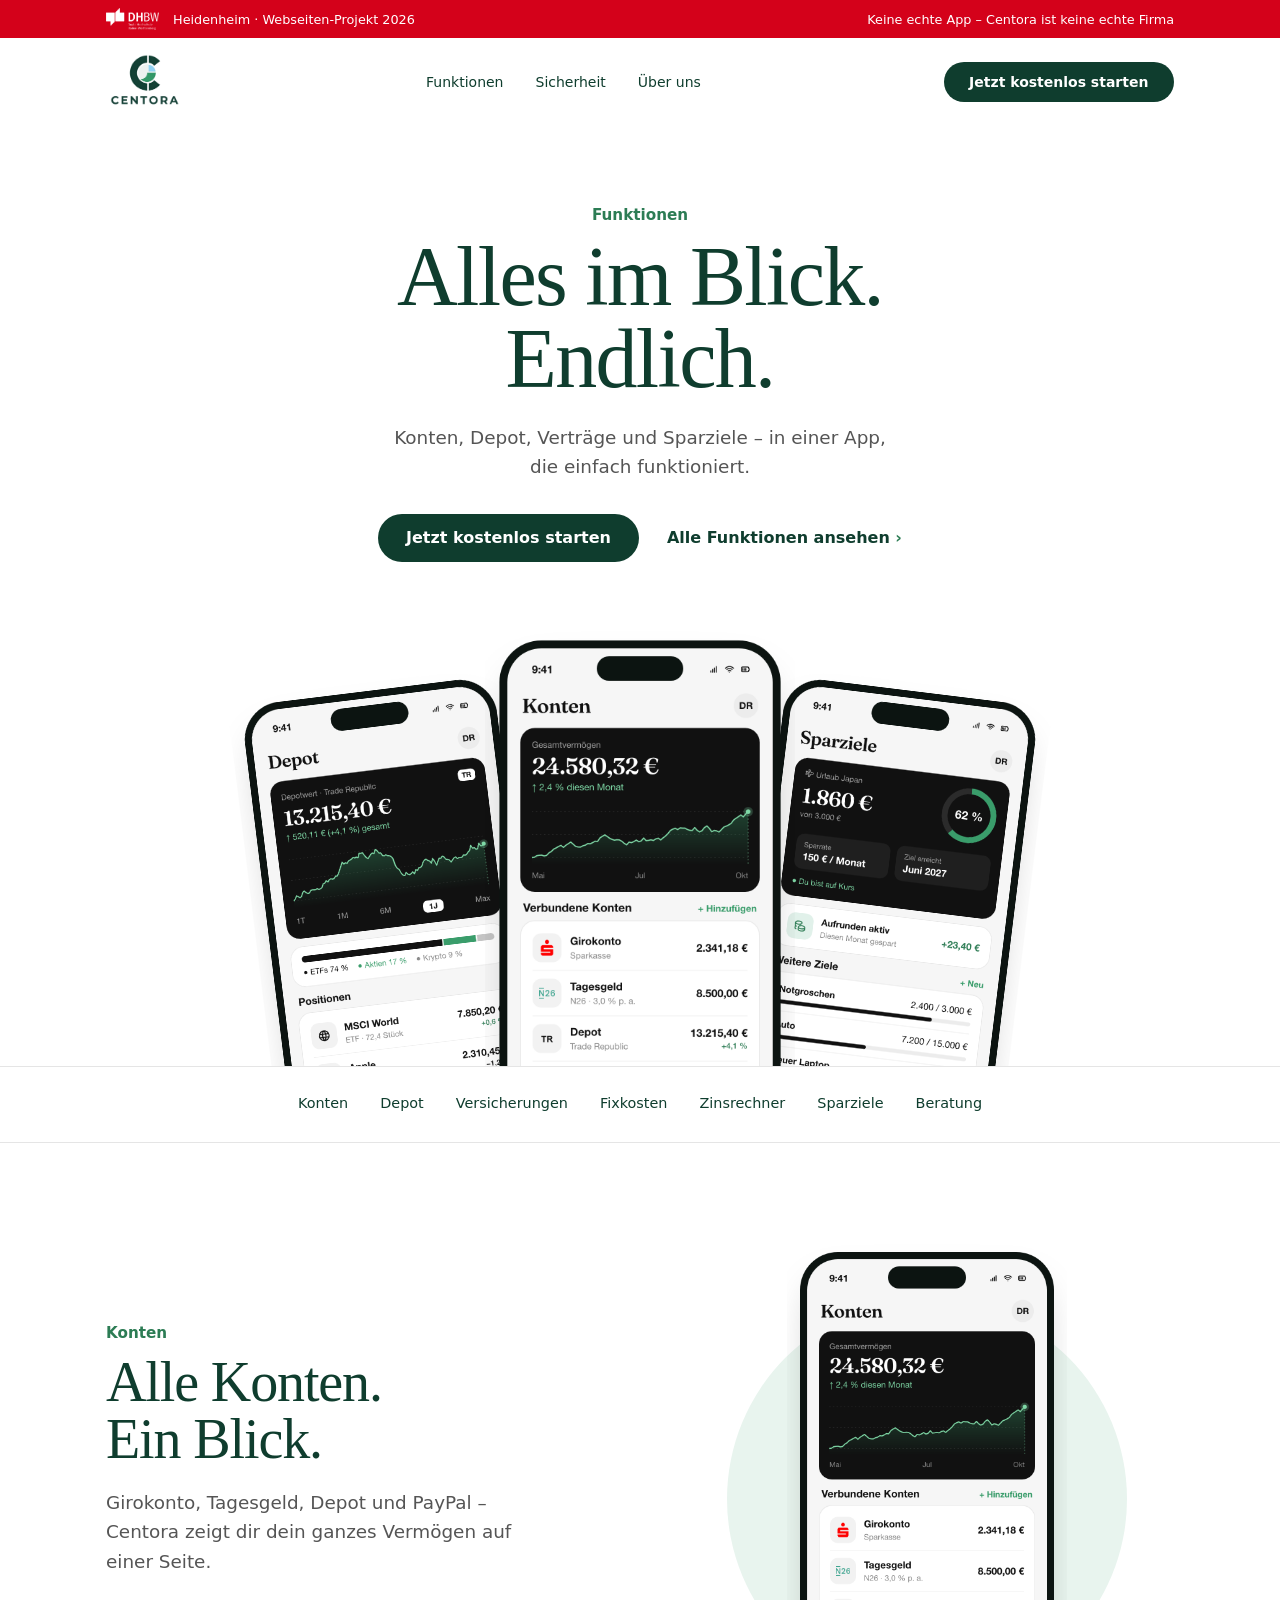
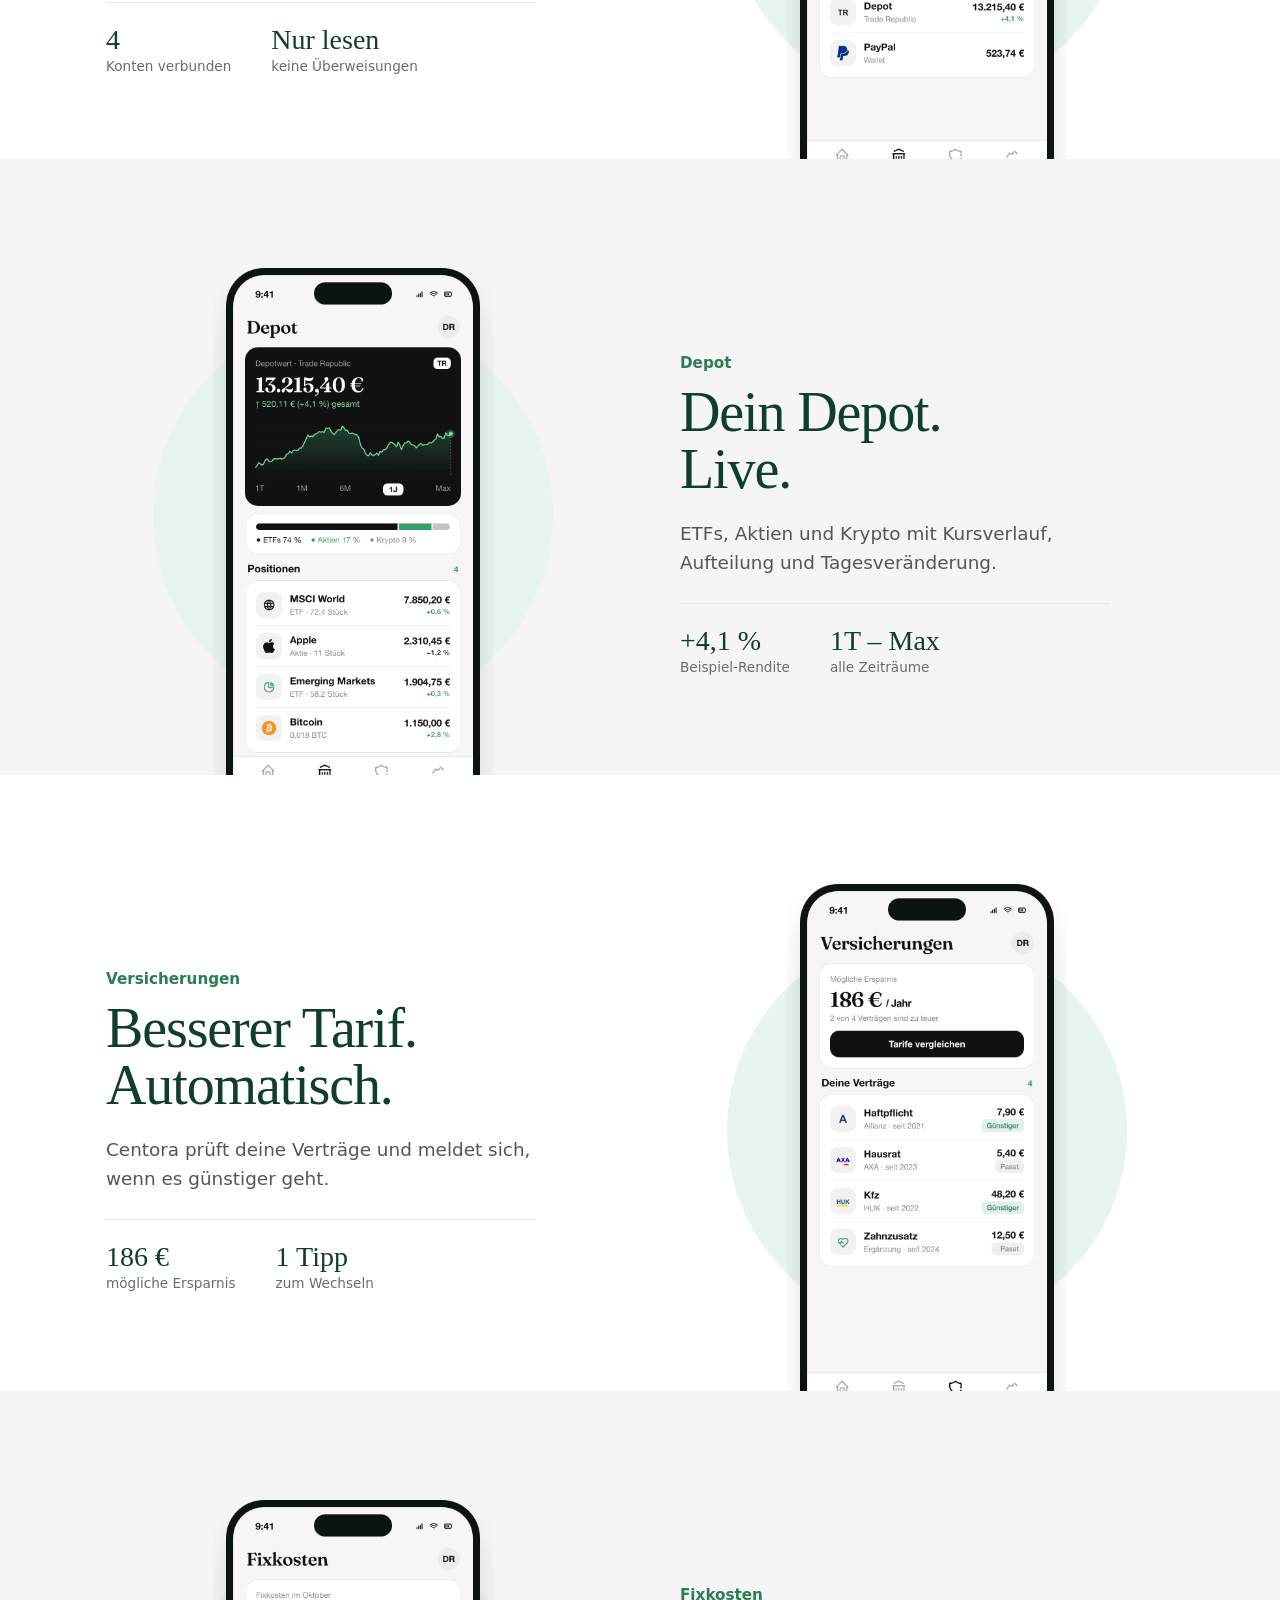
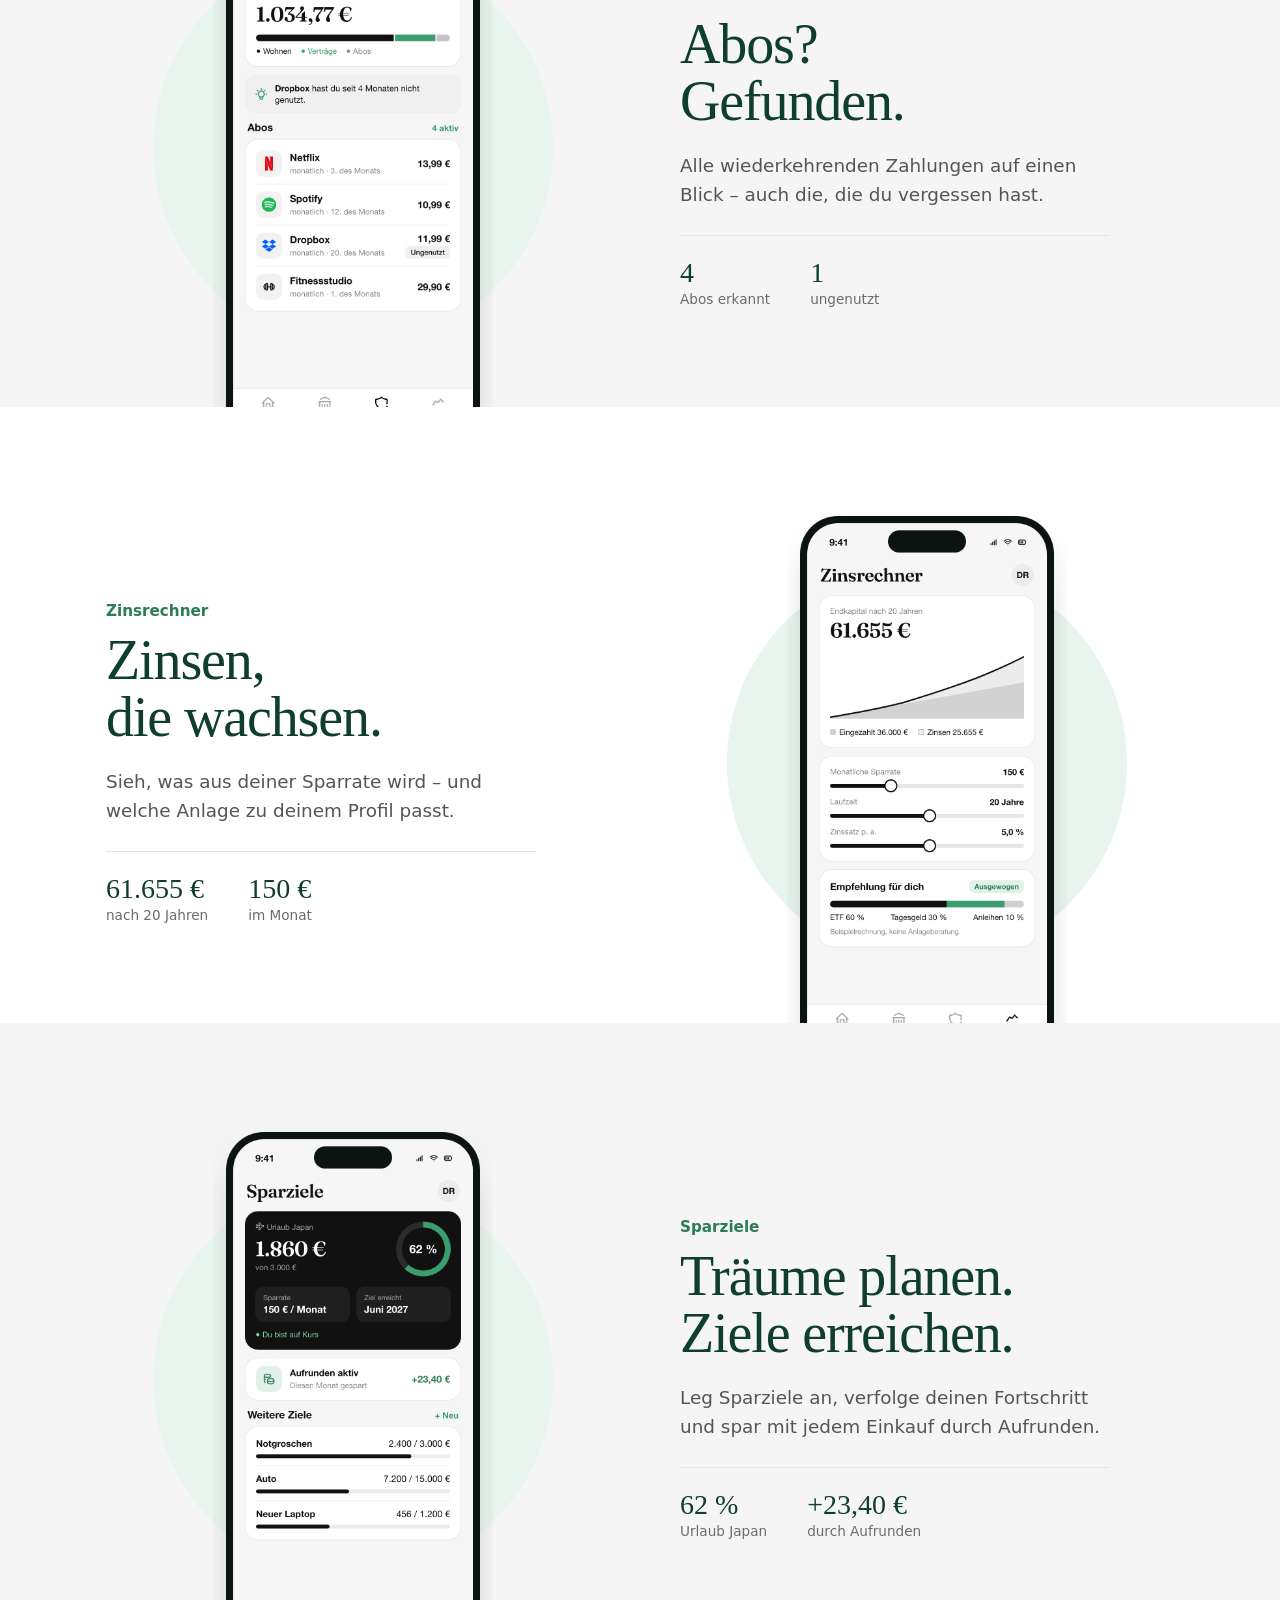
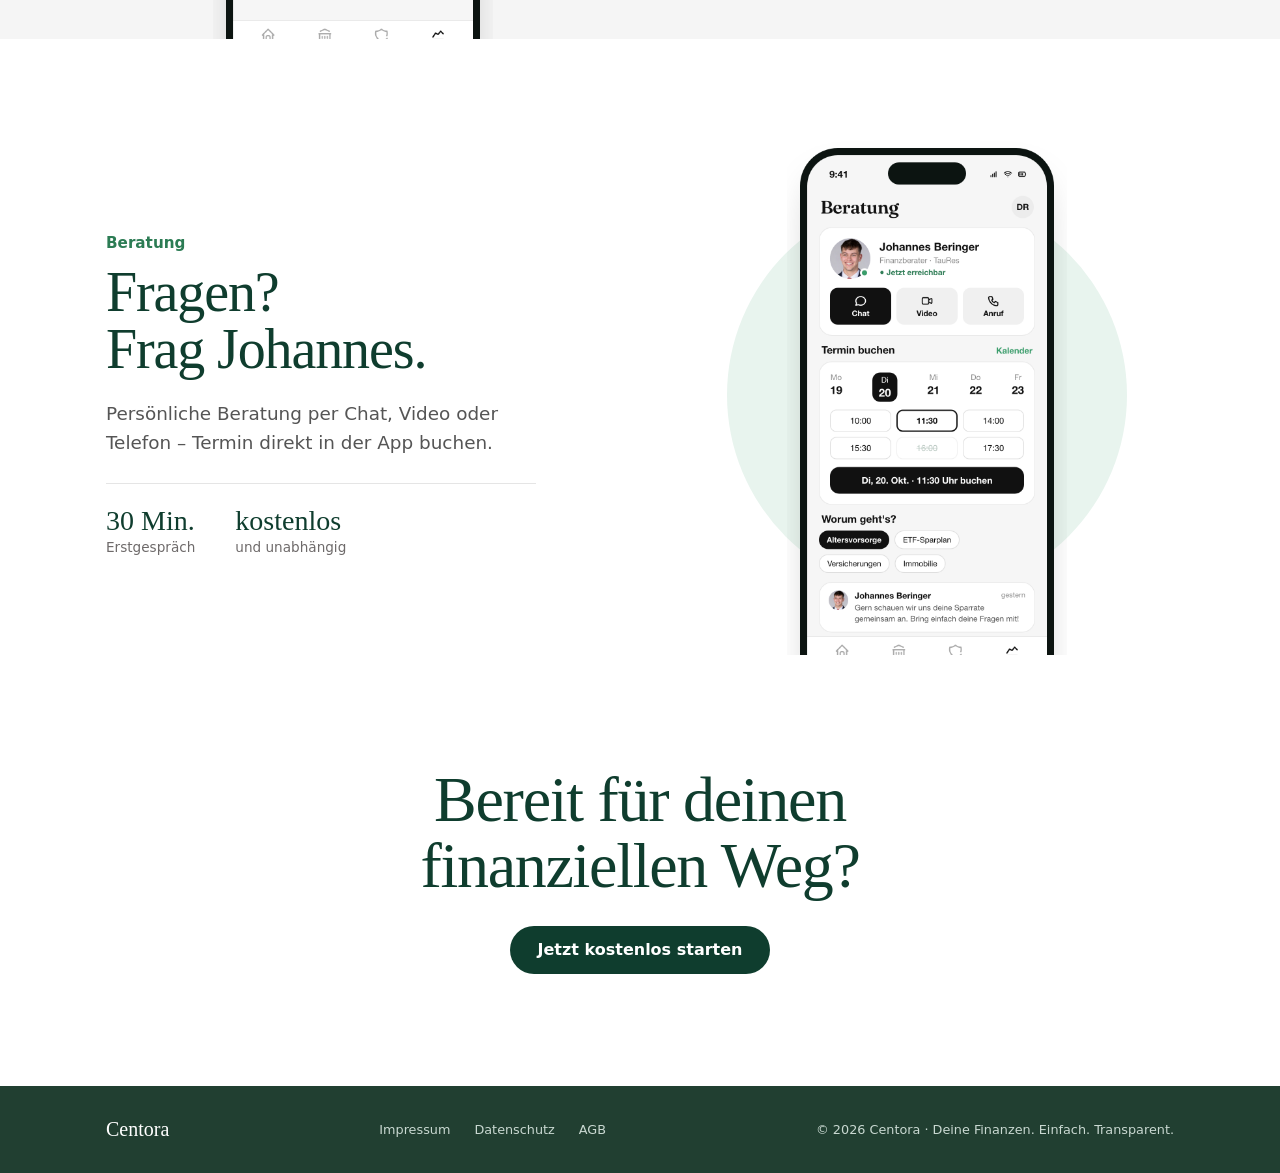
==== commit a3c216da: "CTA anpassung" ====
--- a/mega-menu/funktionen.html
+++ b/mega-menu/funktionen.html
@@ -35,12 +35,13 @@
       </nav>
 
 
-      <a href="../mega-menu/jetzt-starten.html" class="btn">Jetzt starten</a>
+      <a href="../mega-menu/jetzt-starten.html" class="btn">Jetzt kostenlos starten</a>
 
     </div>
   </header>
 
   <main id="main" tabindex="-1" class="main main-features">
+    <article>
 
     <!-- ===== Banner 1: Hero ===== -->
     <!-- Die drei Handys nutzen die Bilder aus Banner 2, 3 und 7 -->
@@ -51,7 +52,7 @@
         <p class="lead">Konten, Depot, Verträge und Sparziele – in einer App, die einfach funktioniert.</p>
 
         <div class="hero-actions">
-          <a href="jetzt-starten.html" class="btn btn-lg">Jetzt starten</a>
+          <a href="jetzt-starten.html" class="btn btn-lg">Jetzt kostenlos starten</a>
           <a href="#konten" class="link-arrow">Alle Funktionen ansehen</a>
         </div>
 
@@ -204,10 +205,11 @@
     <section class="features-cta">
       <div class="container">
         <h2>Bereit für deinen<br>finanziellen Weg?</h2>
-        <a href="jetzt-starten.html" class="btn btn-lg">Jetzt starten</a>
-      </div>
-    </section>
-
+        <a href="jetzt-starten.html" class="btn btn-lg">Jetzt kostenlos starten</a>
+      </div>
+    </section>
+
+    </article>
   </main>
 
   <footer class="footer">
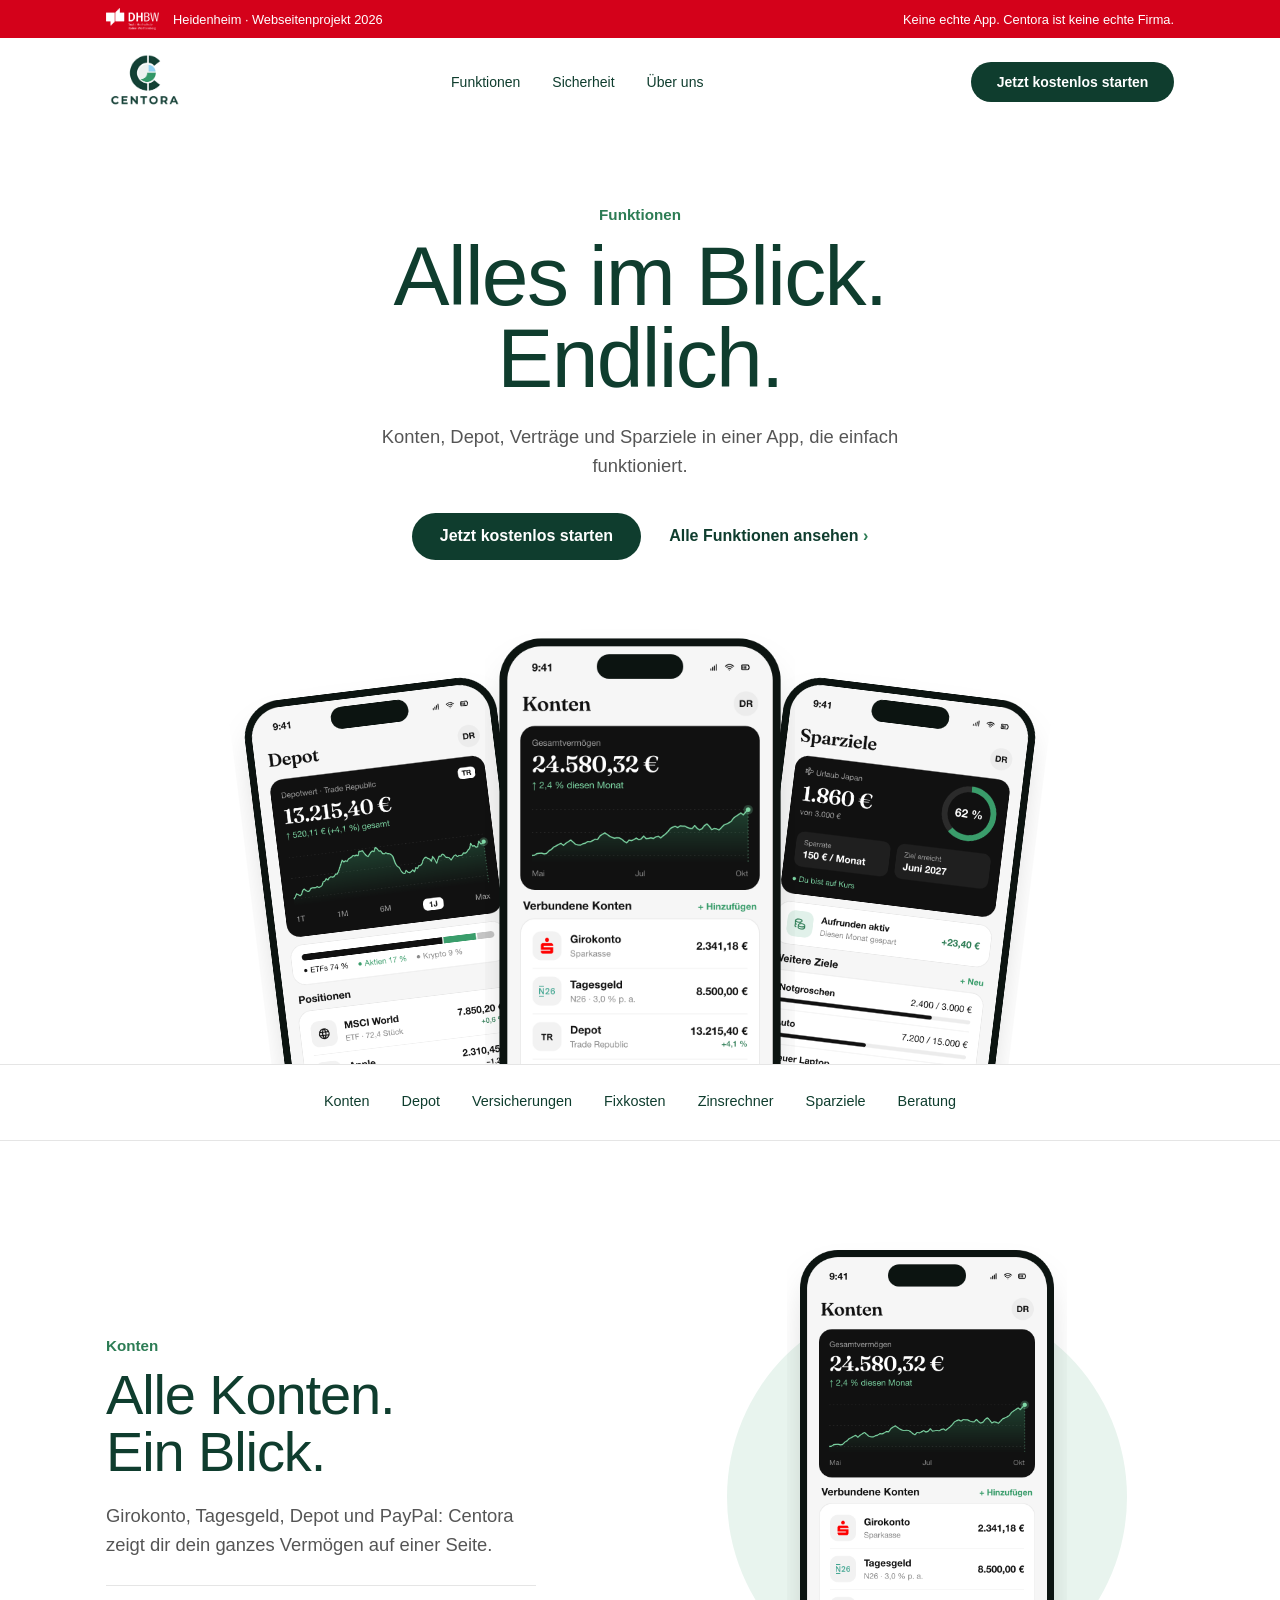
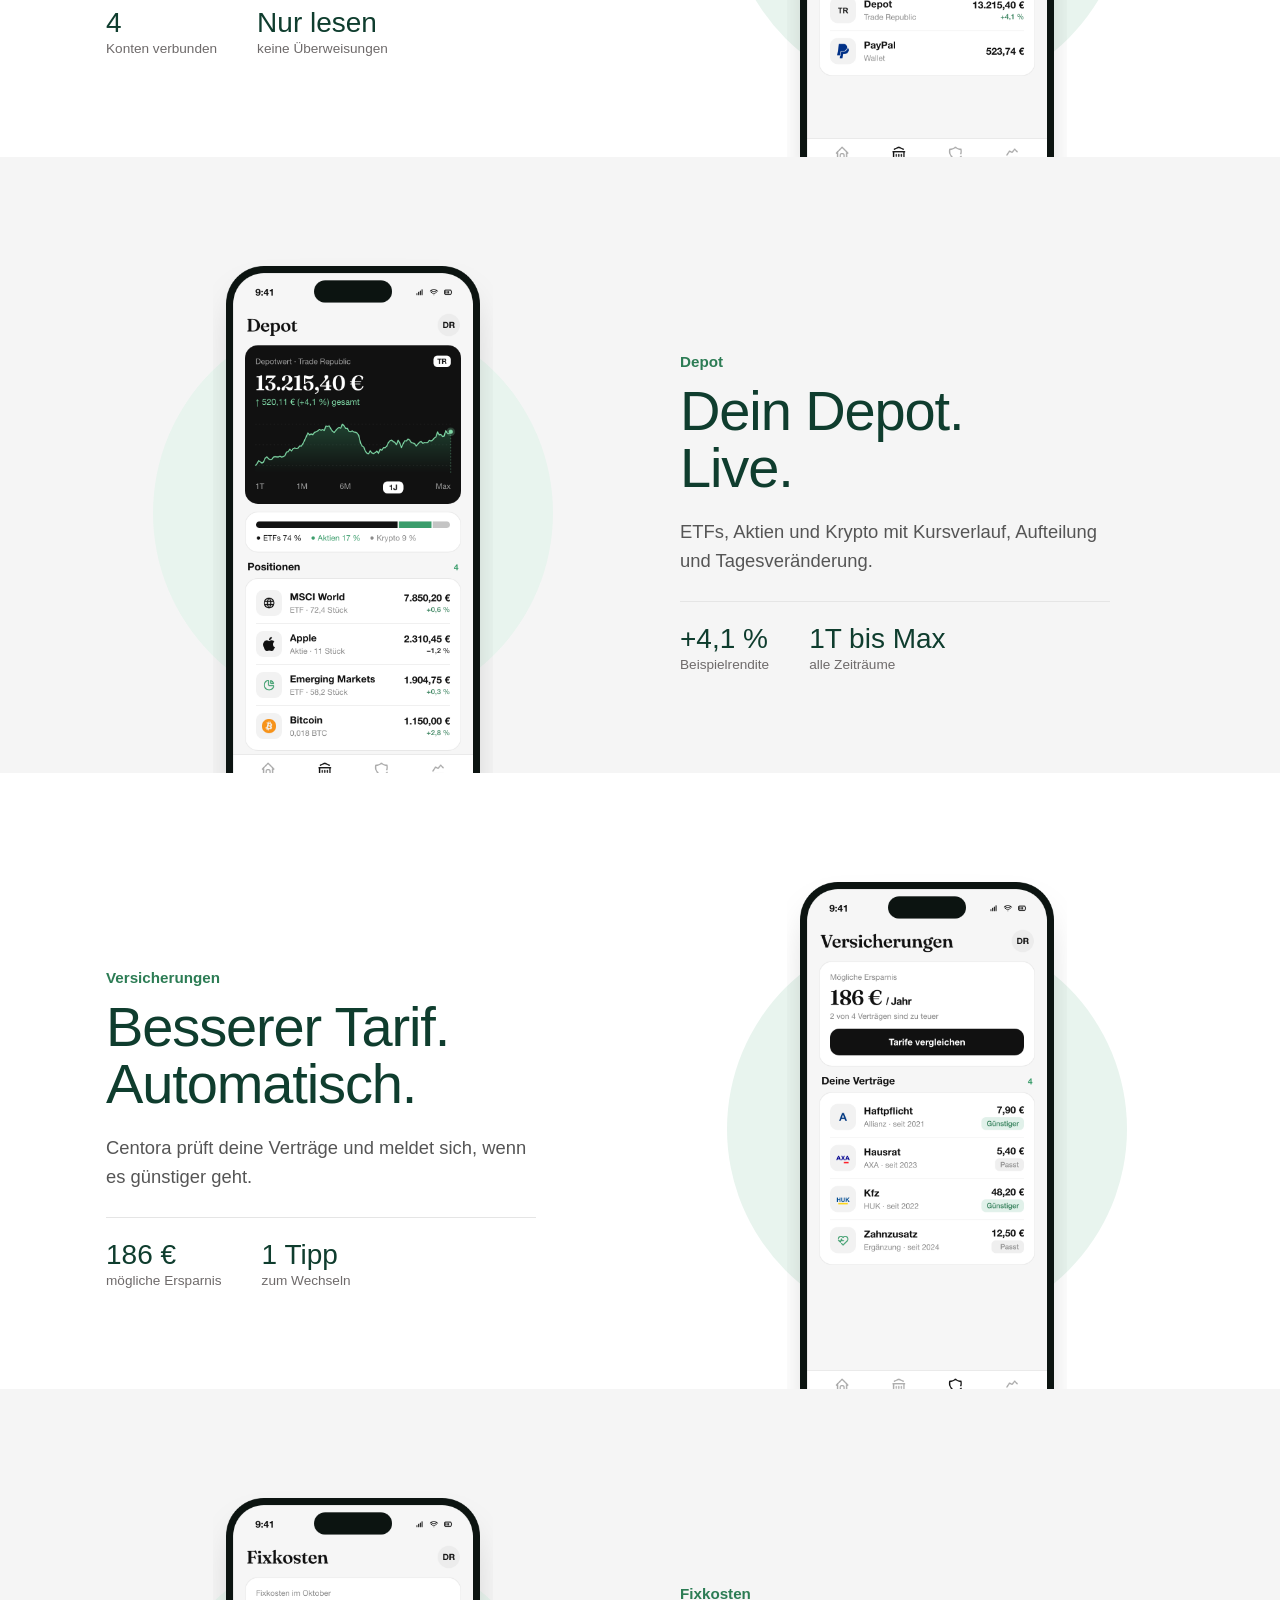
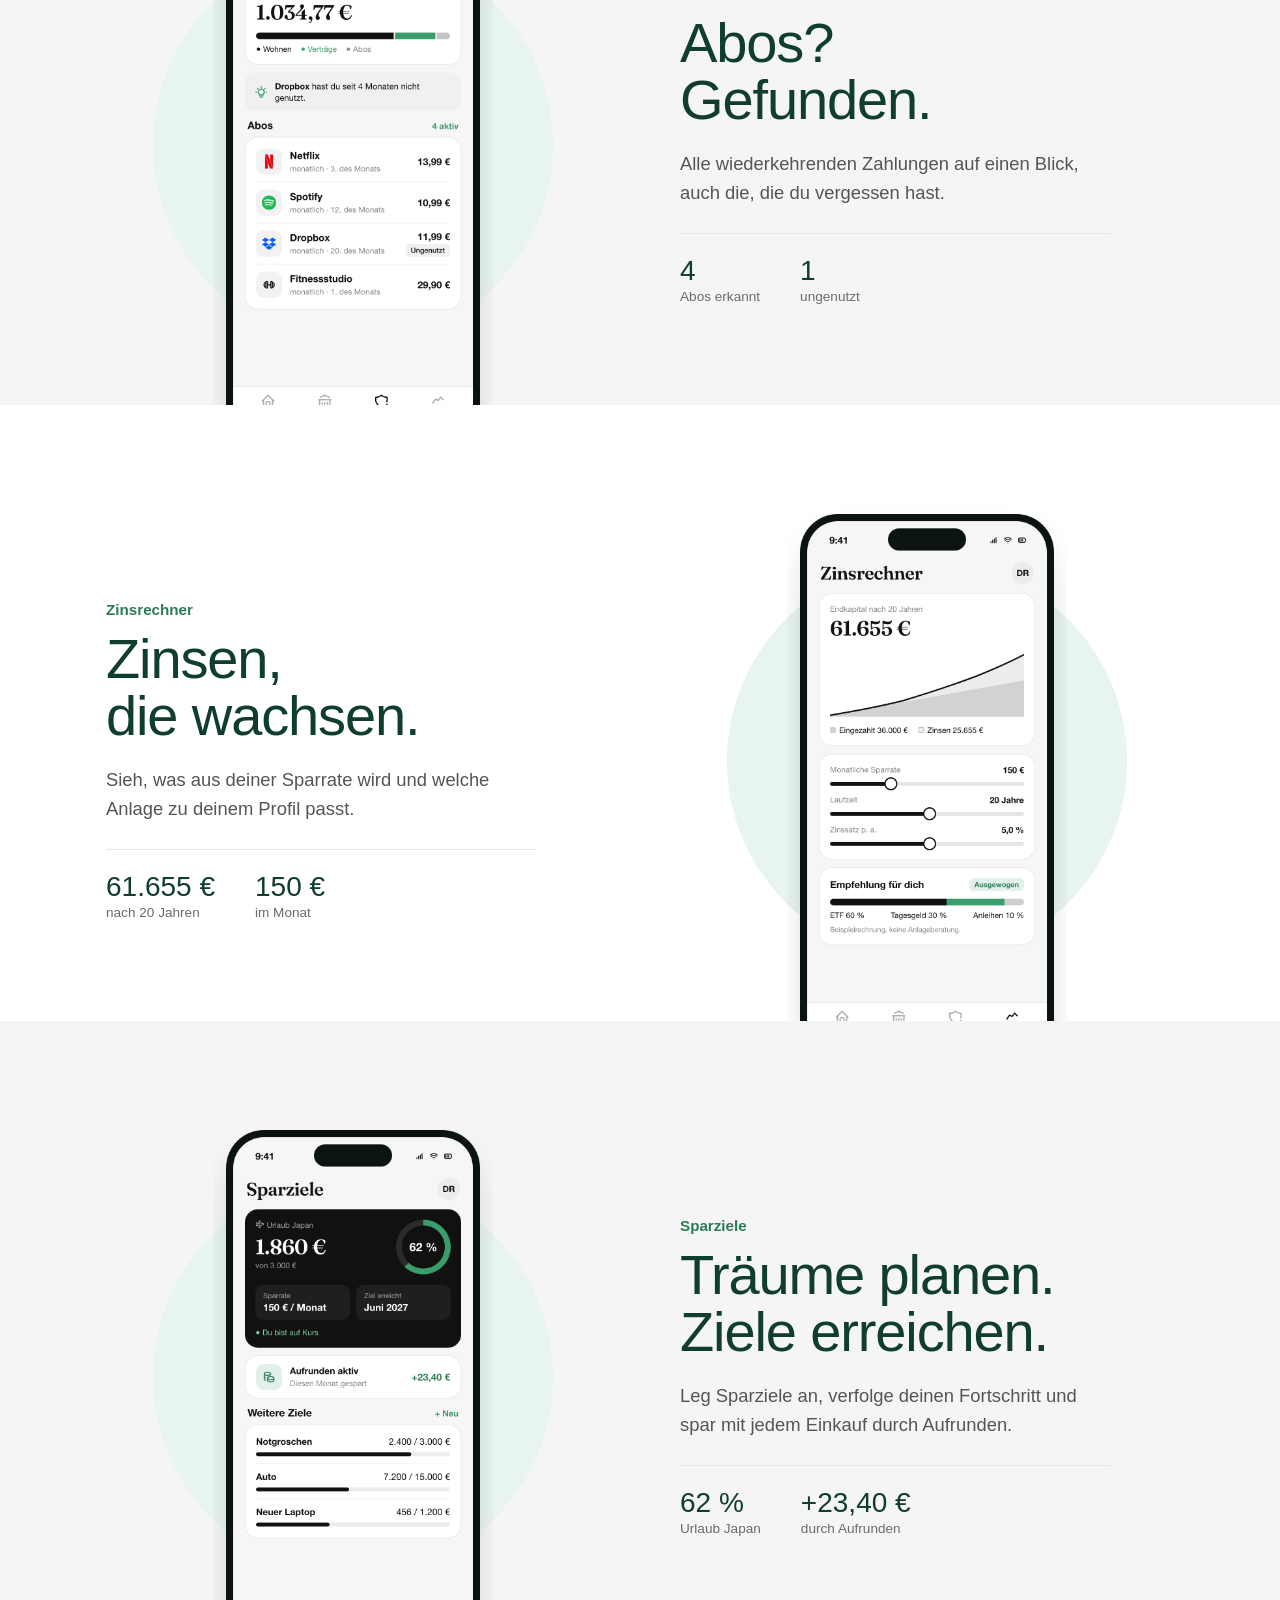
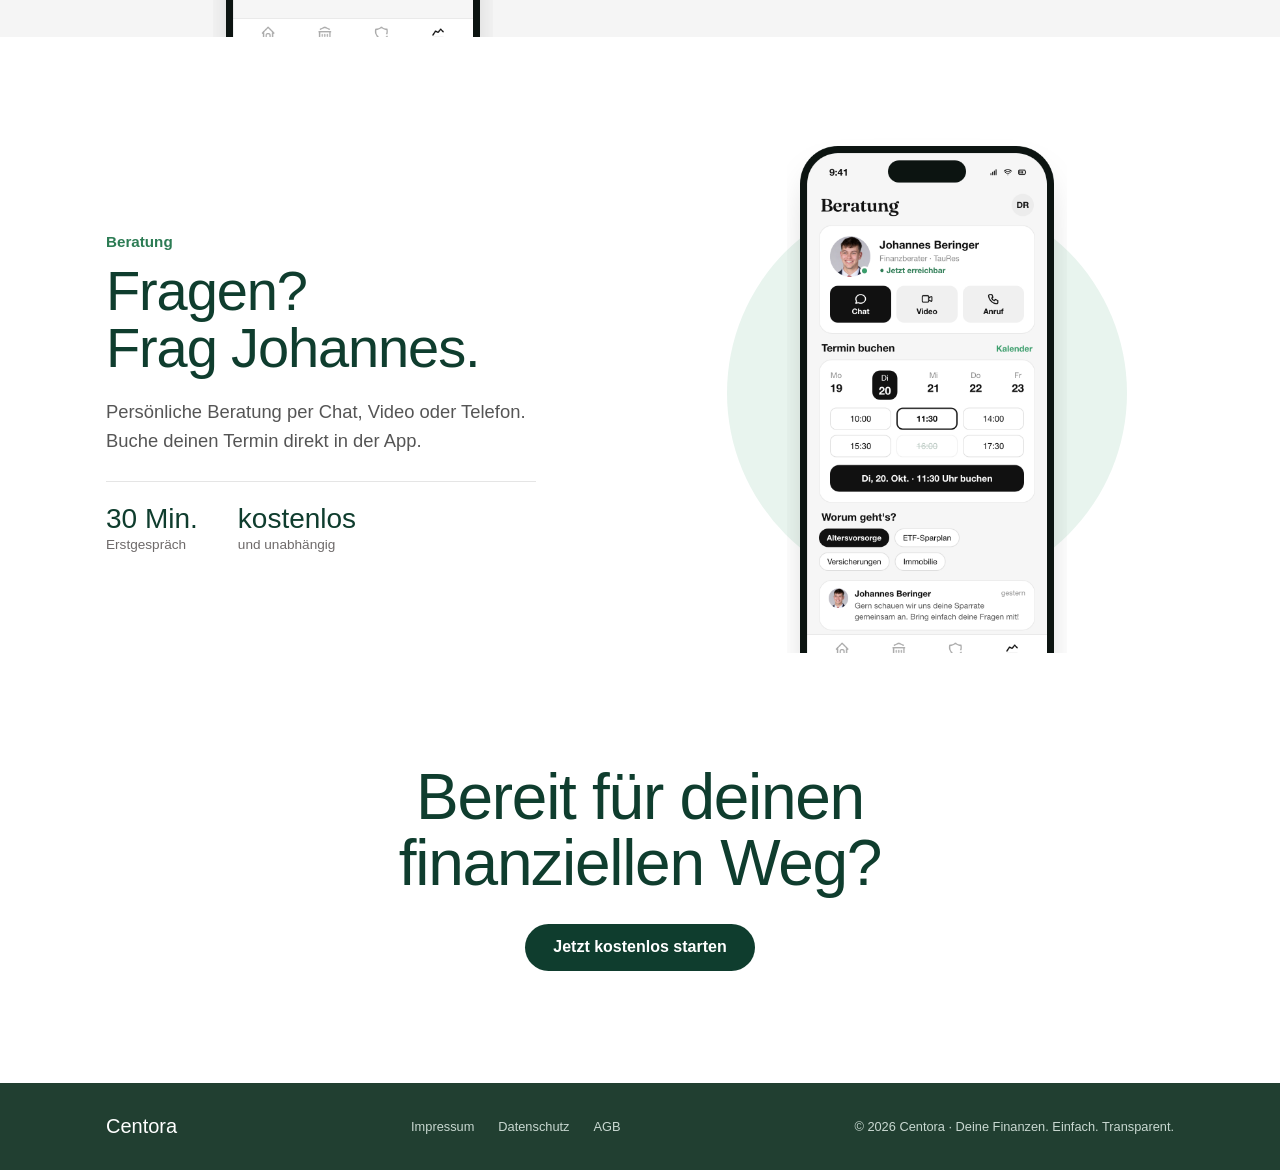
==== commit 233085a3: "änderung texte und kommentare" ====
--- a/mega-menu/funktionen.html
+++ b/mega-menu/funktionen.html
@@ -3,21 +3,21 @@
 <head>
   <meta charset="UTF-8">
   <meta name="viewport" content="width=device-width, initial-scale=1.0">
-  <title>Funktionen – Centora</title>
+  <title>Funktionen: Centora</title>
   <link rel="icon" type="image/svg+xml" href="../assets/images/favicon/favicon.svg">
   <link rel="stylesheet" href="../assets/css/style.css?v=8">
 </head>
 <body>
   <a href="#main" class="skip-link">Zum Inhalt springen</a>
 
-  <!-- ===== DHBW-Hinweisleiste ===== -->
+  <!-- ===== DHBW Hinweisleiste ===== -->
   <div class="project-bar">
     <div class="container project-bar-inner">
       <span class="project-bar-left">
         <img src="../assets/images/logo/dhbw-logo.png" alt="DHBW Logo" class="project-bar-logo">
-        Heidenheim · Webseiten-Projekt 2026
+        Heidenheim · Webseitenprojekt 2026
       </span>
-      <span class="project-bar-note">Keine echte App – Centora ist keine echte Firma</span>
+      <span class="project-bar-note">Keine echte App. Centora ist keine echte Firma.</span>
     </div>
   </div>
 
@@ -41,15 +41,14 @@
   </header>
 
   <main id="main" tabindex="-1" class="main main-features">
-    <article>
 
     <!-- ===== Banner 1: Hero ===== -->
     <!-- Die drei Handys nutzen die Bilder aus Banner 2, 3 und 7 -->
-    <section class="features-hero">
+    <div class="features-hero">
       <div class="container">
         <p class="eyebrow">Funktionen</p>
-        <h1>Alles im Blick.<br>Endlich.</h1>
-        <p class="lead">Konten, Depot, Verträge und Sparziele – in einer App, die einfach funktioniert.</p>
+        <h1 tabindex="0">Alles im Blick.<br>Endlich.</h1>
+        <p class="lead">Konten, Depot, Verträge und Sparziele in einer App, die einfach funktioniert.</p>
 
         <div class="hero-actions">
           <a href="jetzt-starten.html" class="btn btn-lg">Jetzt kostenlos starten</a>
@@ -62,26 +61,26 @@
           <img class="phone-fan-right"  src="../assets/images/funktionen/banner-7/app-sparziele.png"     alt="Centora App: Sparziele auf dem Smartphone">
         </div>
       </div>
-    </section>
-
-    <!-- Kapitelnavigation (Sprunglinks zu Banner 2–8) -->
+    </div>
+
+    <!-- Kapitelnavigation (Sprunglinks zu Banner 2 bis 8) -->
     <nav class="chapter-nav" aria-label="Funktionen">
-      <a href="#konten">Konten</a>
-      <a href="#depot">Depot</a>
-      <a href="#versicherungen">Versicherungen</a>
-      <a href="#fixkosten">Fixkosten</a>
-      <a href="#zinsrechner">Zinsrechner</a>
-      <a href="#sparziele">Sparziele</a>
-      <a href="#beratung">Beratung</a>
+      <a href="#konten-heading">Konten</a>
+      <a href="#depot-heading">Depot</a>
+      <a href="#versicherungen-heading">Versicherungen</a>
+      <a href="#fixkosten-heading">Fixkosten</a>
+      <a href="#zinsrechner-heading">Zinsrechner</a>
+      <a href="#sparziele-heading">Sparziele</a>
+      <a href="#beratung-heading">Beratung</a>
     </nav>
 
     <!-- ===== Banner 2: Konten ===== -->
-    <section class="feature" id="konten">
+    <article class="feature" id="konten">
       <div class="container feature-inner">
         <div class="feature-text">
           <p class="eyebrow">Konten</p>
-          <h2>Alle Konten.<br>Ein Blick.</h2>
-          <p class="lead">Girokonto, Tagesgeld, Depot und PayPal – Centora zeigt dir dein ganzes Vermögen auf einer Seite.</p>
+          <h2 id="konten-heading" tabindex="0">Alle Konten.<br>Ein Blick.</h2>
+          <p class="lead">Girokonto, Tagesgeld, Depot und PayPal: Centora zeigt dir dein ganzes Vermögen auf einer Seite.</p>
           <ul class="feature-facts">
             <li><strong>4</strong><span>Konten verbunden</span></li>
             <li><strong>Nur lesen</strong><span>keine Überweisungen</span></li>
@@ -91,32 +90,32 @@
           <img src="../assets/images/funktionen/banner-2/app-konten.png" alt="Centora App: Kontenübersicht auf dem Smartphone">
         </div>
       </div>
-    </section>
+    </article>
 
     <!-- ===== Banner 3: Depot ===== -->
-    <section class="feature feature-grey feature-flip" id="depot">
+    <article class="feature feature-grey feature-flip" id="depot">
       <div class="container feature-inner">
         <div class="feature-text">
           <p class="eyebrow">Depot</p>
-          <h2>Dein Depot.<br>Live.</h2>
+          <h2 id="depot-heading" tabindex="0">Dein Depot.<br>Live.</h2>
           <p class="lead">ETFs, Aktien und Krypto mit Kursverlauf, Aufteilung und Tagesveränderung.</p>
           <ul class="feature-facts">
-            <li><strong>+4,1 %</strong><span>Beispiel-Rendite</span></li>
-            <li><strong>1T – Max</strong><span>alle Zeiträume</span></li>
+            <li><strong>+4,1 %</strong><span>Beispielrendite</span></li>
+            <li><strong>1T bis Max</strong><span>alle Zeiträume</span></li>
           </ul>
         </div>
         <div class="feature-image">
           <img src="../assets/images/funktionen/banner-3/app-investitionen.png" alt="Centora App: Depotübersicht auf dem Smartphone">
         </div>
       </div>
-    </section>
+    </article>
 
     <!-- ===== Banner 4: Versicherungen ===== -->
     <section class="feature" id="versicherungen">
       <div class="container feature-inner">
         <div class="feature-text">
           <p class="eyebrow">Versicherungen</p>
-          <h2>Besserer Tarif.<br>Automatisch.</h2>
+          <h2 id="versicherungen-heading" tabindex="0">Besserer Tarif.<br>Automatisch.</h2>
           <p class="lead">Centora prüft deine Verträge und meldet sich, wenn es günstiger geht.</p>
           <ul class="feature-facts">
             <li><strong>186 €</strong><span>mögliche Ersparnis</span></li>
@@ -134,15 +133,15 @@
       <div class="container feature-inner">
         <div class="feature-text">
           <p class="eyebrow">Fixkosten</p>
-          <h2>Abos?<br>Gefunden.</h2>
-          <p class="lead">Alle wiederkehrenden Zahlungen auf einen Blick – auch die, die du vergessen hast.</p>
+          <h2 id="fixkosten-heading" tabindex="0">Abos?<br>Gefunden.</h2>
+          <p class="lead">Alle wiederkehrenden Zahlungen auf einen Blick, auch die, die du vergessen hast.</p>
           <ul class="feature-facts">
             <li><strong>4</strong><span>Abos erkannt</span></li>
             <li><strong>1</strong><span>ungenutzt</span></li>
           </ul>
         </div>
         <div class="feature-image">
-          <img src="../assets/images/funktionen/banner-5/app-fixkosten.png" alt="Centora App: Fixkosten- und Aboübersicht auf dem Smartphone">
+          <img src="../assets/images/funktionen/banner-5/app-fixkosten.png" alt="Centora App: Fixkosten und Aboübersicht auf dem Smartphone">
         </div>
       </div>
     </section>
@@ -152,8 +151,8 @@
       <div class="container feature-inner">
         <div class="feature-text">
           <p class="eyebrow">Zinsrechner</p>
-          <h2>Zinsen,<br>die wachsen.</h2>
-          <p class="lead">Sieh, was aus deiner Sparrate wird – und welche Anlage zu deinem Profil passt.</p>
+          <h2 id="zinsrechner-heading" tabindex="0">Zinsen,<br>die wachsen.</h2>
+          <p class="lead">Sieh, was aus deiner Sparrate wird und welche Anlage zu deinem Profil passt.</p>
           <ul class="feature-facts">
             <li><strong>61.655 €</strong><span>nach 20 Jahren</span></li>
             <li><strong>150 €</strong><span>im Monat</span></li>
@@ -170,7 +169,7 @@
       <div class="container feature-inner">
         <div class="feature-text">
           <p class="eyebrow">Sparziele</p>
-          <h2>Träume planen.<br>Ziele erreichen.</h2>
+          <h2 id="sparziele-heading" tabindex="0">Träume planen.<br>Ziele erreichen.</h2>
           <p class="lead">Leg Sparziele an, verfolge deinen Fortschritt und spar mit jedem Einkauf durch Aufrunden.</p>
           <ul class="feature-facts">
             <li><strong>62 %</strong><span>Urlaub Japan</span></li>
@@ -188,8 +187,8 @@
       <div class="container feature-inner">
         <div class="feature-text">
           <p class="eyebrow">Beratung</p>
-          <h2>Fragen?<br>Frag Johannes.</h2>
-          <p class="lead">Persönliche Beratung per Chat, Video oder Telefon – Termin direkt in der App buchen.</p>
+          <h2 id="beratung-heading" tabindex="0">Fragen?<br>Frag Johannes.</h2>
+          <p class="lead">Persönliche Beratung per Chat, Video oder Telefon. Buche deinen Termin direkt in der App.</p>
           <ul class="feature-facts">
             <li><strong>30 Min.</strong><span>Erstgespräch</span></li>
             <li><strong>kostenlos</strong><span>und unabhängig</span></li>
@@ -204,12 +203,11 @@
     <!-- ===== Banner 9: Abschluss ===== -->
     <section class="features-cta">
       <div class="container">
-        <h2>Bereit für deinen<br>finanziellen Weg?</h2>
+        <h2 tabindex="0">Bereit für deinen<br>finanziellen Weg?</h2>
         <a href="jetzt-starten.html" class="btn btn-lg">Jetzt kostenlos starten</a>
       </div>
     </section>
 
-    </article>
   </main>
 
   <footer class="footer">
